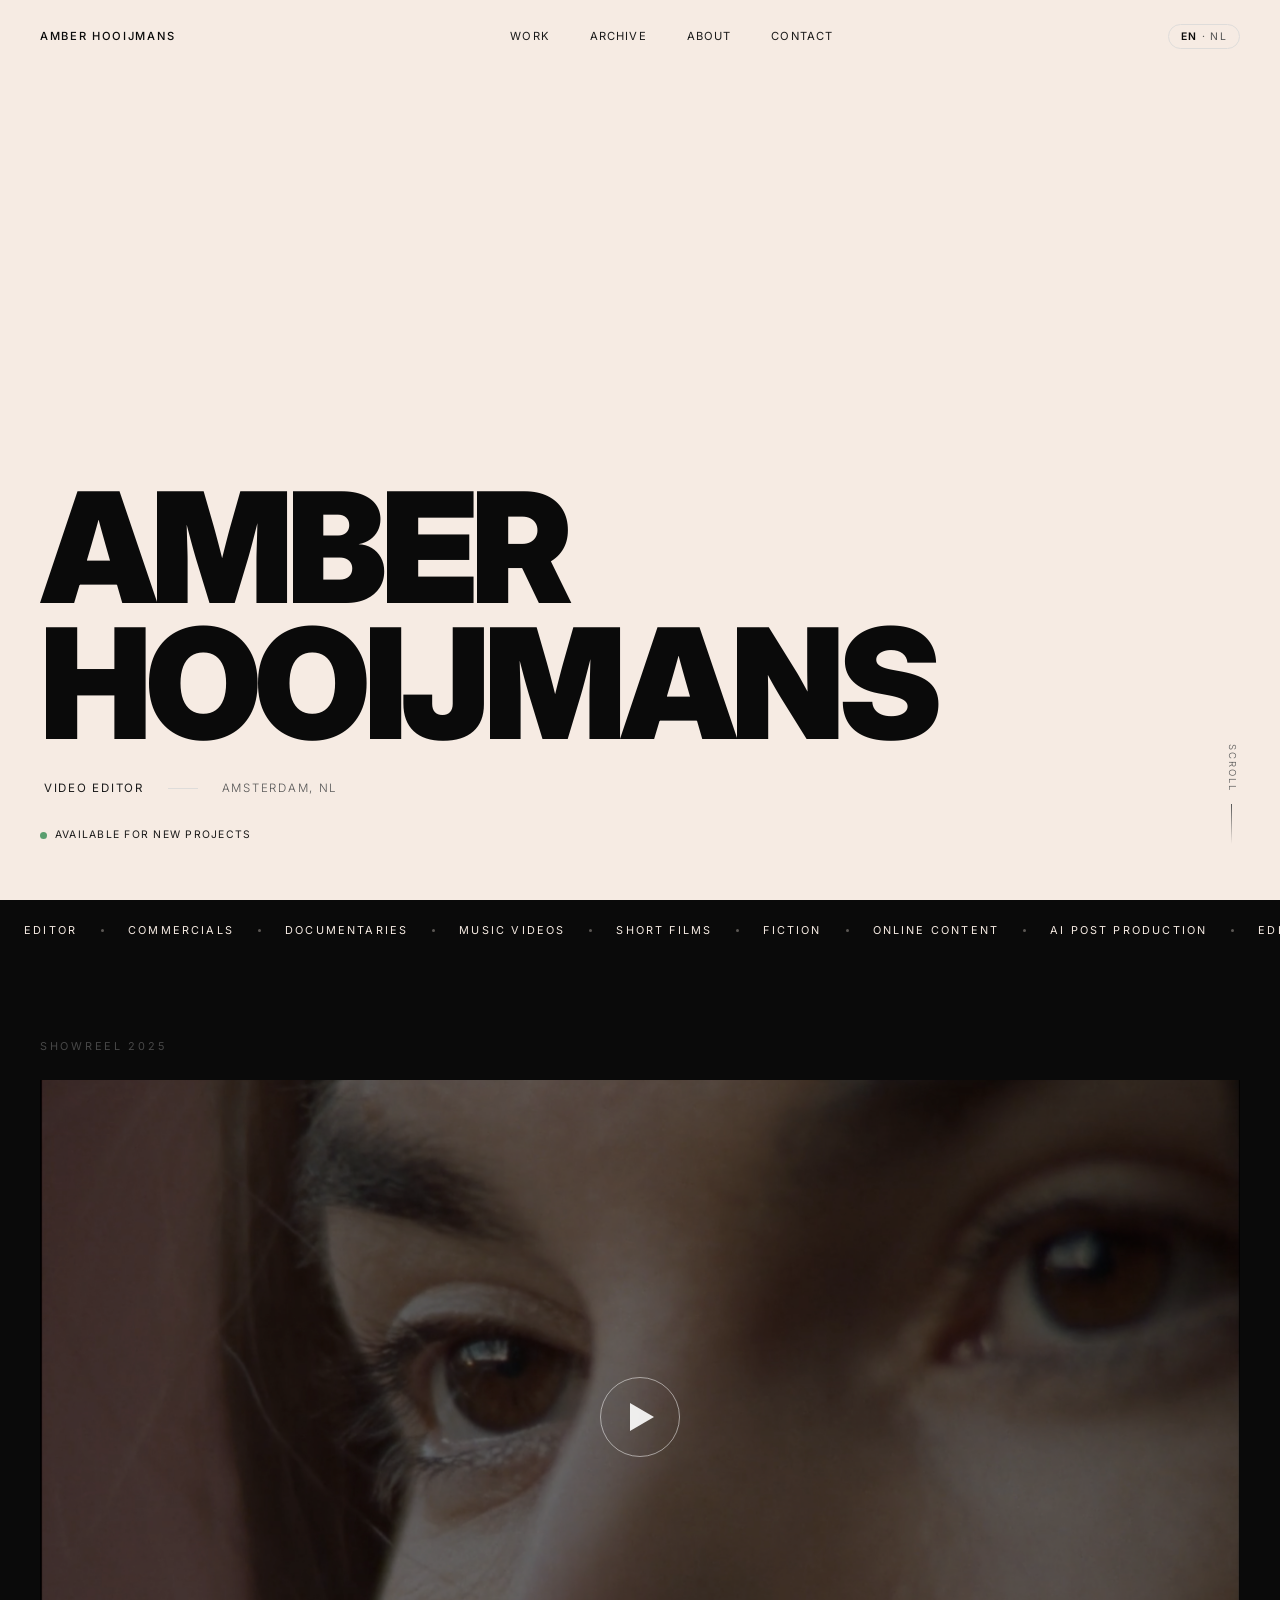
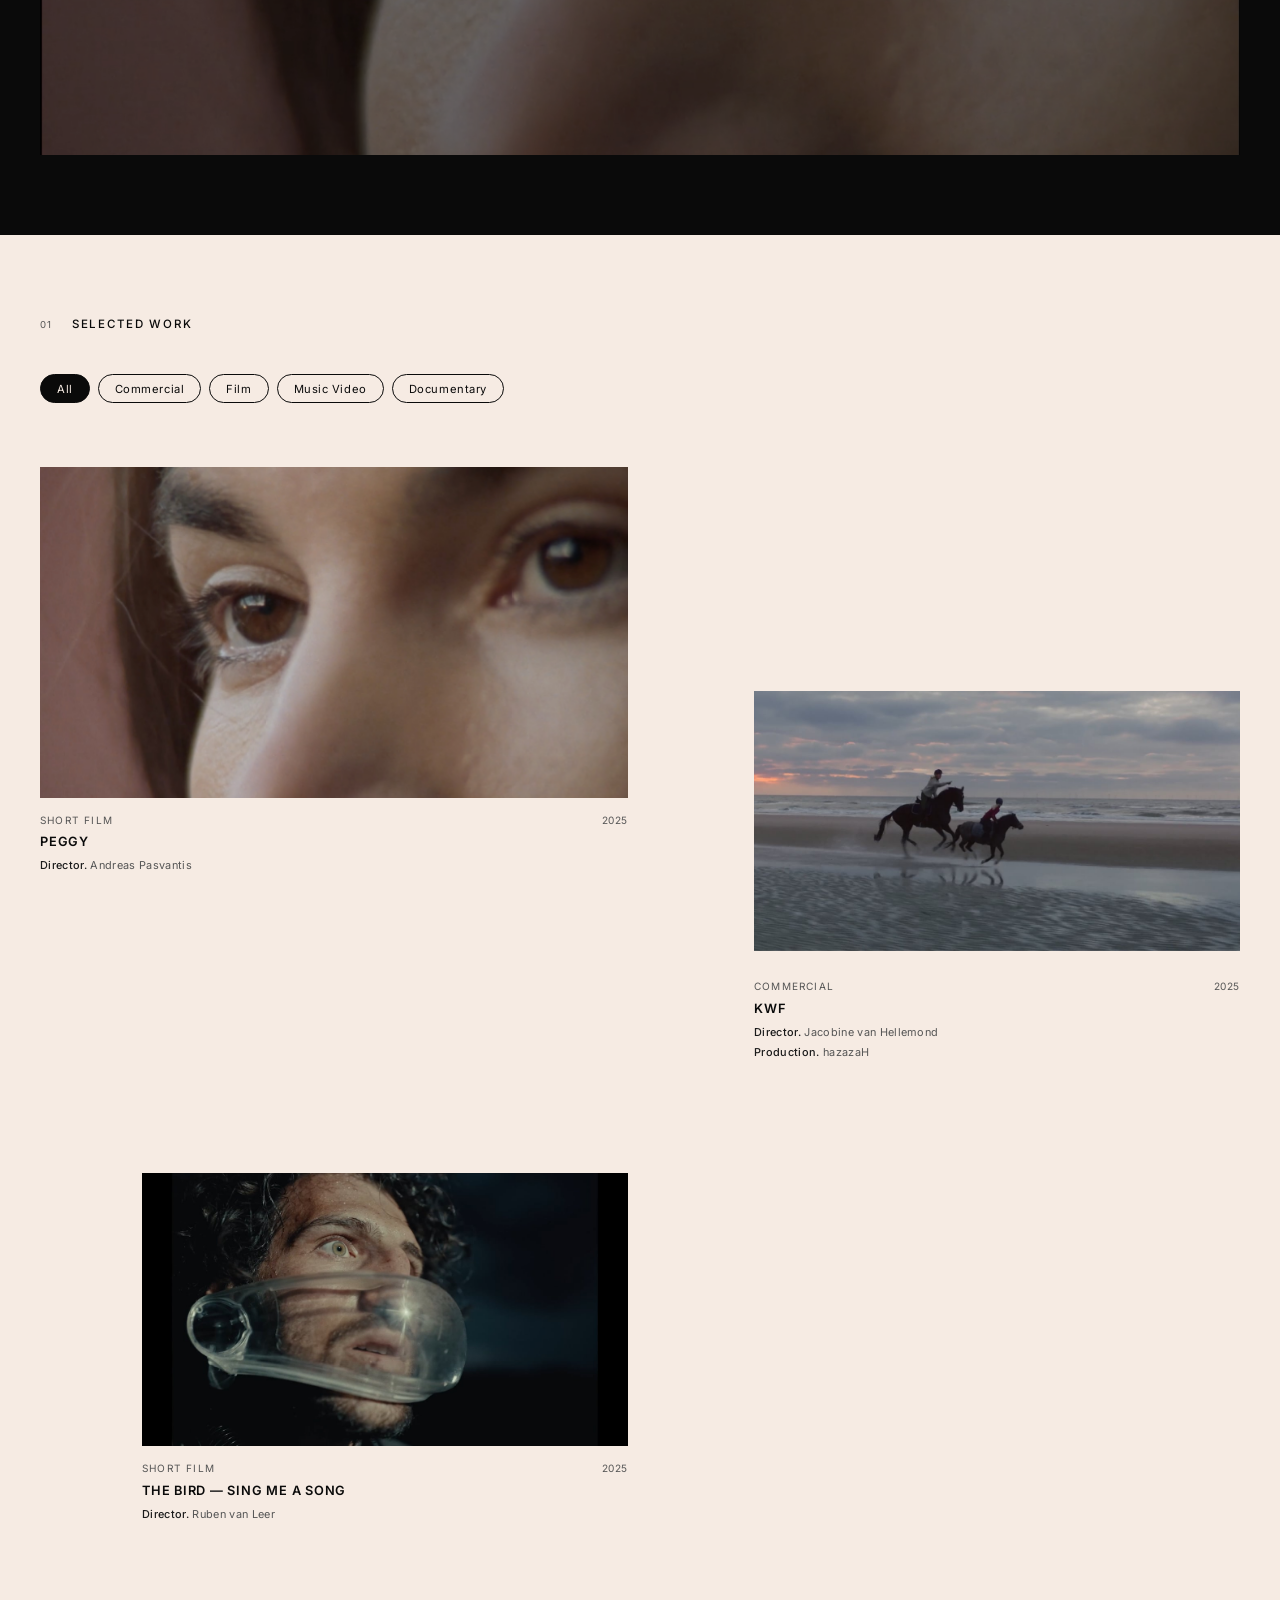
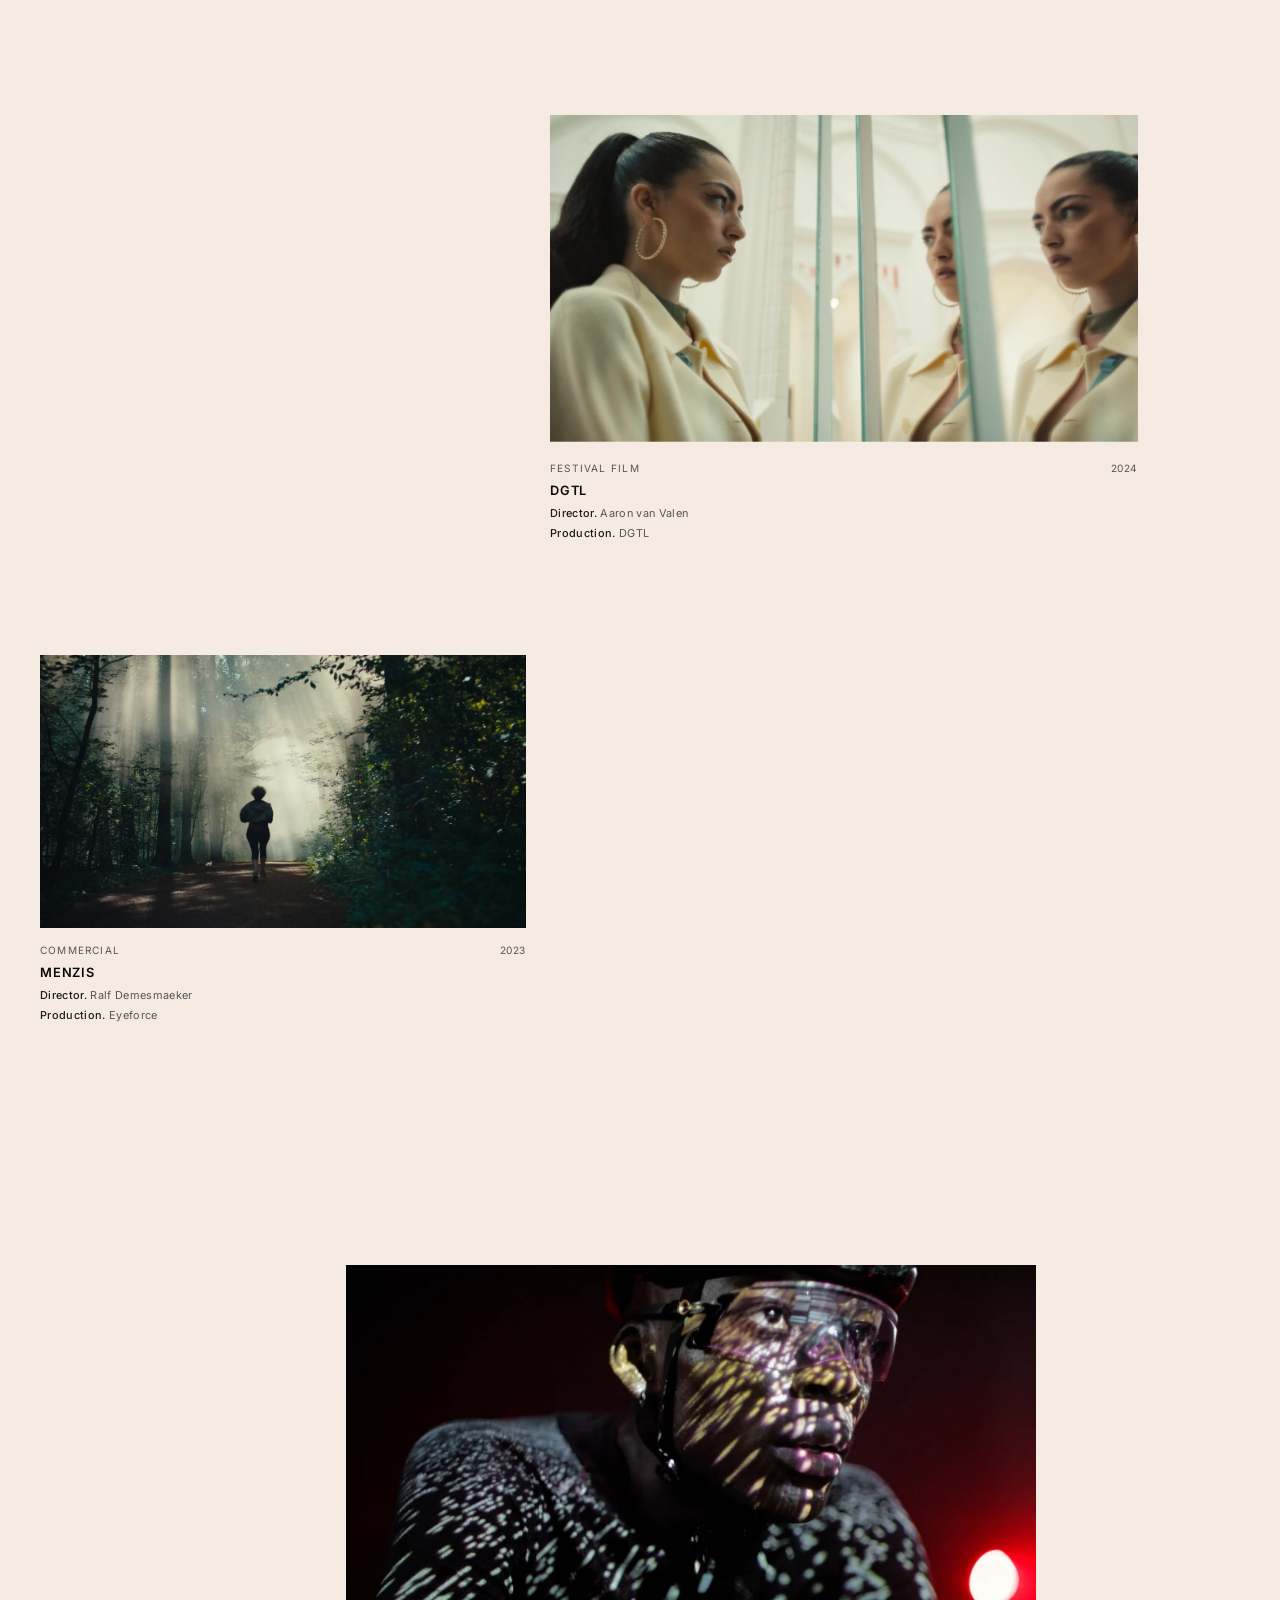
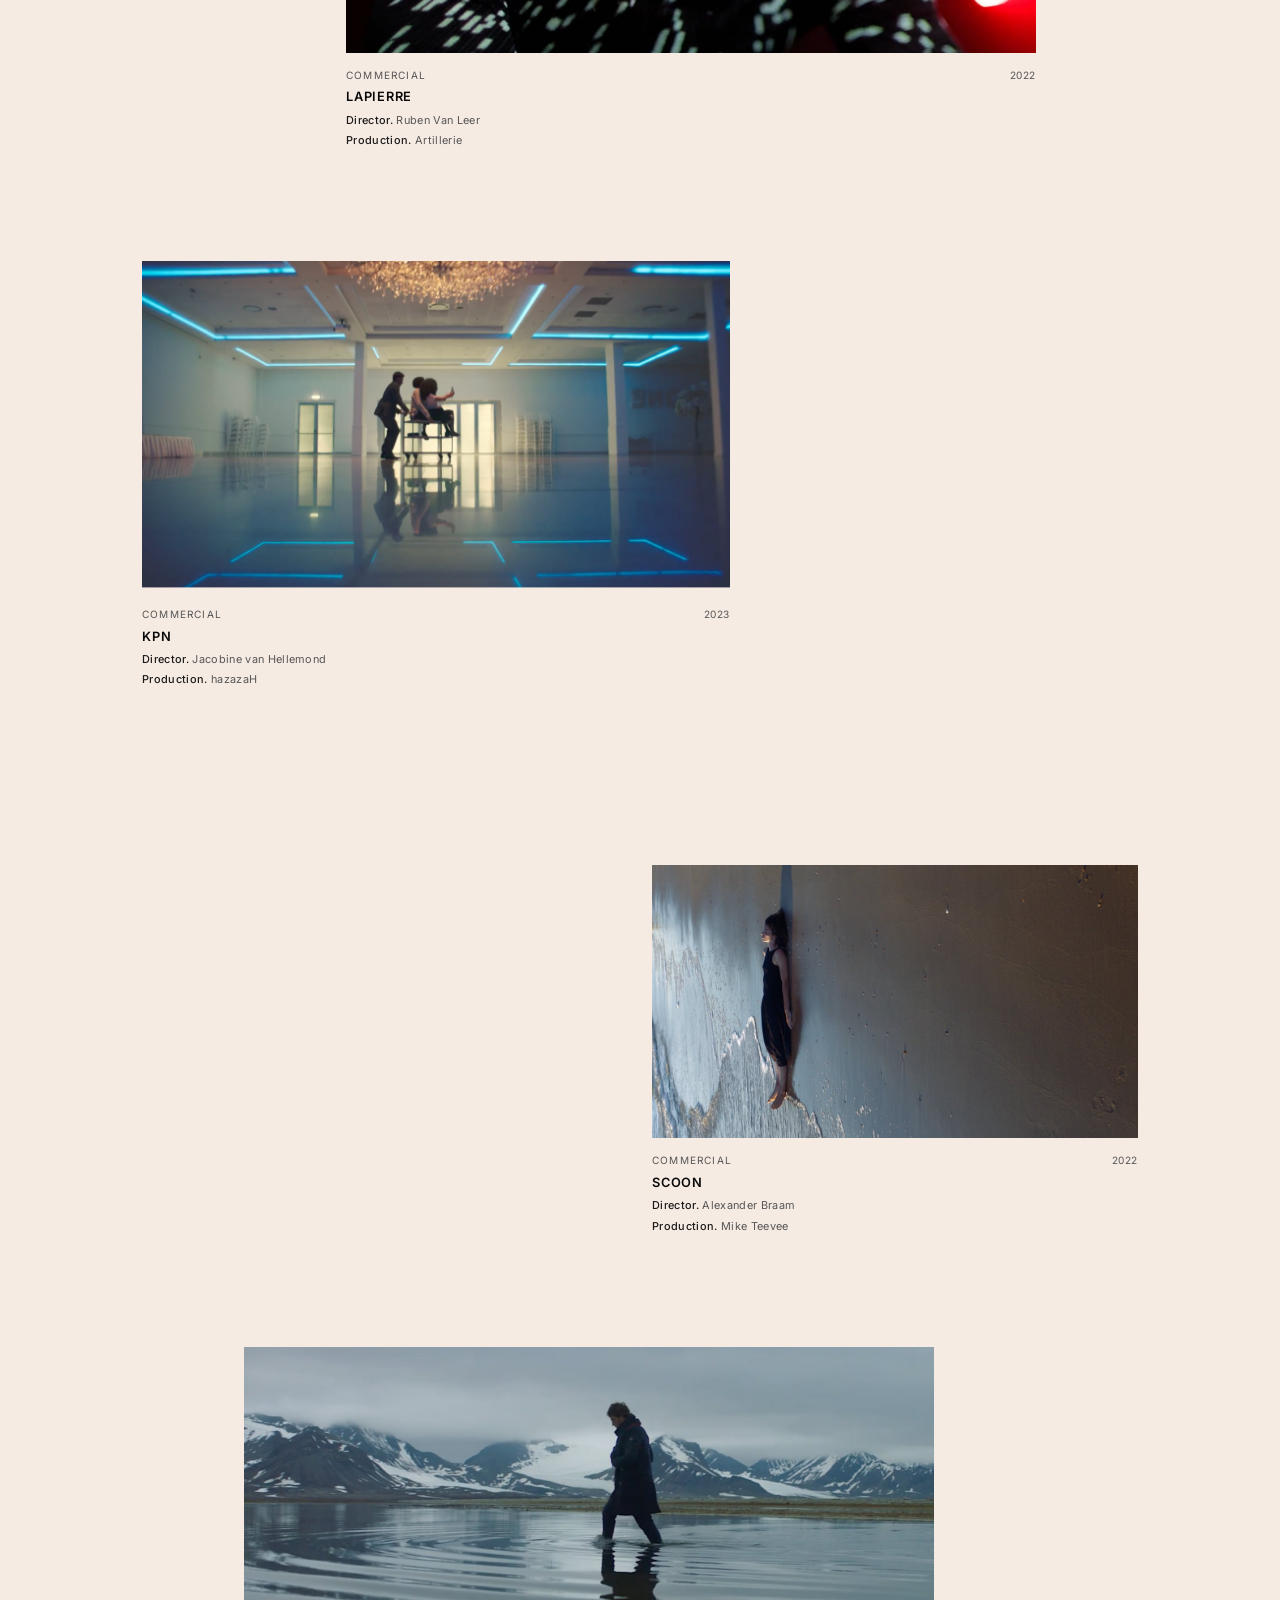
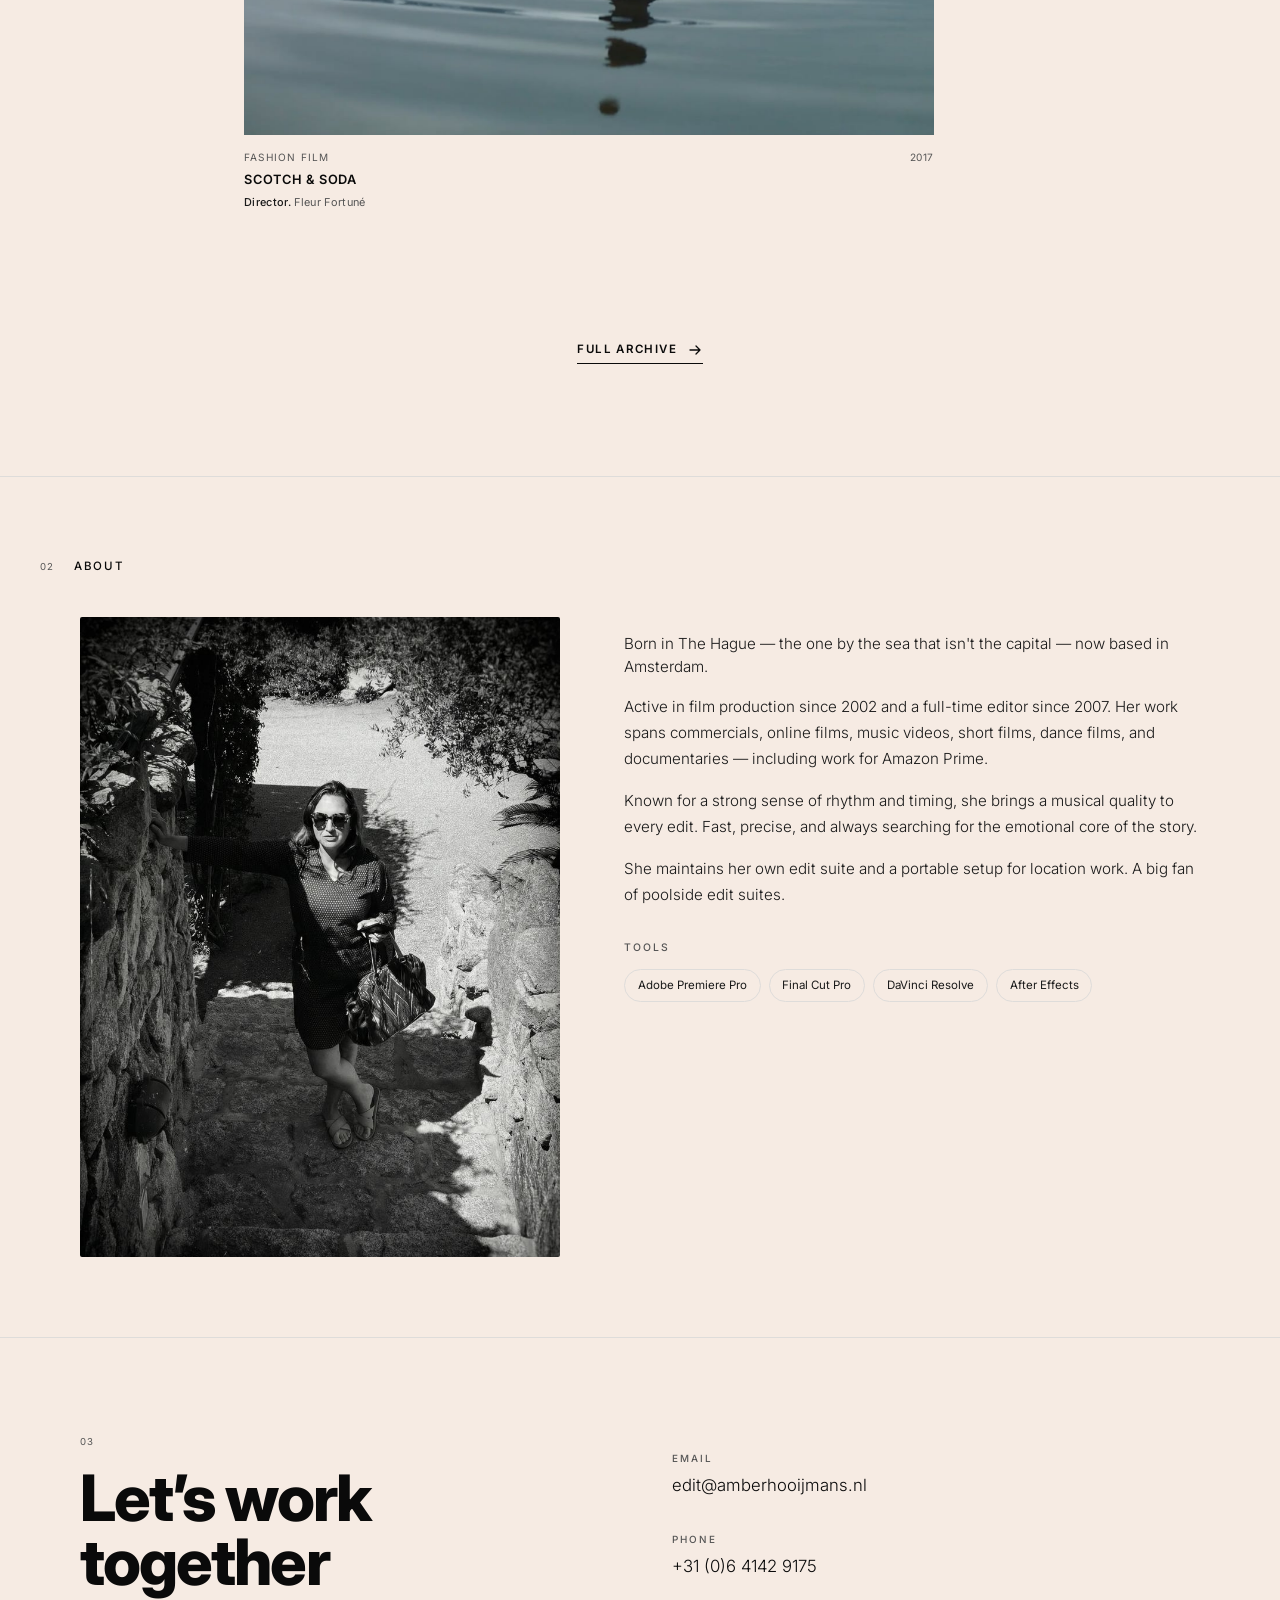
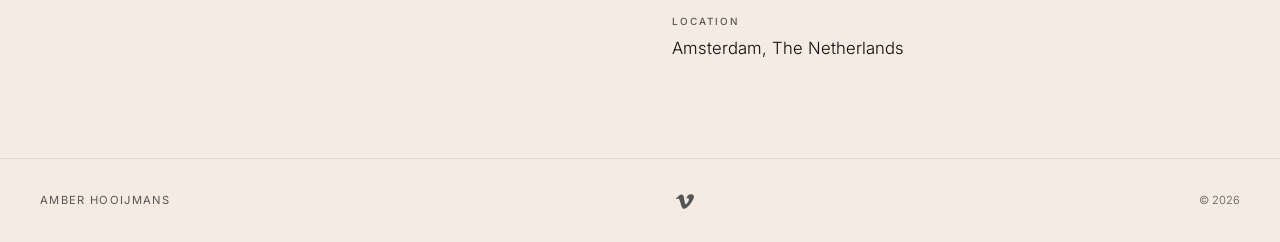
==== index.html @ d5649ded "SEO, EN/NL language toggle, available badge, social links, photo compression SEO: - Full OG + Twitte" ====
<!DOCTYPE html>
<html lang="en">
<head>
  <meta charset="UTF-8">
  <meta name="viewport" content="width=device-width, initial-scale=1.0">
  <title>Amber Hooijmans — Video Editor Amsterdam</title>
  <meta name="description" content="Freelance video editor based in Amsterdam. Specialist in commercials, short films, music videos and documentaries. 20+ years of experience. Available for new projects — edit@amberhooijmans.nl">
  <link rel="canonical" href="https://amberhooijmans.nl/">

  <!-- Open Graph -->
  <meta property="og:type"              content="website">
  <meta property="og:url"               content="https://amberhooijmans.nl/">
  <meta property="og:title"             content="Amber Hooijmans — Video Editor Amsterdam">
  <meta property="og:description"       content="Freelance video editor based in Amsterdam. Commercials, short films, music videos and documentaries. Available for new projects.">
  <meta property="og:image"             content="https://amberhooijmans.nl/assets/images/thumbnails/peggy.jpg">
  <meta property="og:locale"            content="en_GB">
  <meta property="og:locale:alternate"  content="nl_NL">

  <!-- Twitter Card -->
  <meta name="twitter:card"        content="summary_large_image">
  <meta name="twitter:title"       content="Amber Hooijmans — Video Editor Amsterdam">
  <meta name="twitter:description" content="Freelance video editor based in Amsterdam. Commercials, short films, music videos and documentaries.">
  <meta name="twitter:image"       content="https://amberhooijmans.nl/assets/images/thumbnails/peggy.jpg">

  <!-- Structured data -->
  <script type="application/ld+json">
  {
    "@context": "https://schema.org",
    "@type": "Person",
    "name": "Amber Hooijmans",
    "jobTitle": "Video Editor",
    "description": "Freelance video editor based in Amsterdam with 20+ years of experience in commercials, short films, music videos and documentaries.",
    "url": "https://amberhooijmans.nl",
    "email": "edit@amberhooijmans.nl",
    "telephone": "+31641429175",
    "address": {
      "@type": "PostalAddress",
      "addressLocality": "Amsterdam",
      "addressCountry": "NL"
    },
    "knowsLanguage": ["nl", "en"],
    "sameAs": ["https://vimeo.com/user13929559"]
  }
  </script>

  <link rel="preconnect" href="https://fonts.googleapis.com">
  <link rel="preconnect" href="https://fonts.gstatic.com" crossorigin>
  <link href="https://fonts.googleapis.com/css2?family=Inter:wght@300;400;500;700;900&display=swap" rel="stylesheet">
  <link rel="stylesheet" href="css/style.css">
</head>
<body>

<!-- NAV -->
<nav id="nav">
  <a href="#" class="nav-logo">Amber Hooijmans</a>
  <div class="nav-links" id="navLinks">
    <a href="#work"       data-i18n="nav_work">Work</a>
    <a href="archive.html" data-i18n="nav_archive">Archive</a>
    <a href="#about"      data-i18n="nav_about">About</a>
    <a href="#contact"    data-i18n="nav_contact">Contact</a>
  </div>
  <button class="lang-toggle" id="langToggle" aria-label="Switch language">EN · NL</button>
  <button class="nav-hamburger" id="navToggle" aria-label="Menu">
    <span></span><span></span>
  </button>
</nav>

<!-- HERO -->
<section class="hero" id="hero">
  <div class="hero-content">
    <h1 class="hero-name" id="heroName">
      <span class="hero-line">Amber</span>
      <span class="hero-line">Hooijmans</span>
    </h1>
    <div class="hero-meta">
      <span class="hero-title" data-i18n="hero_title">Video Editor</span>
      <span class="hero-sep"></span>
      <span class="hero-location" data-i18n="hero_location">Amsterdam, NL</span>
    </div>
    <div class="hero-available">
      <span class="available-dot"></span>
      <span class="available-text" data-i18n="available">Available for new projects</span>
    </div>
  </div>
  <div class="hero-scroll">
    <span data-i18n="hero_scroll">Scroll</span>
    <div class="hero-scroll-line"></div>
  </div>
</section>

<!-- MARQUEE -->
<div class="marquee">
  <div class="marquee-inner">
    <span>Editor</span><span class="marquee-dot"></span>
    <span>Commercials</span><span class="marquee-dot"></span>
    <span>Documentaries</span><span class="marquee-dot"></span>
    <span>Music Videos</span><span class="marquee-dot"></span>
    <span>Short Films</span><span class="marquee-dot"></span>
    <span>Fiction</span><span class="marquee-dot"></span>
    <span>Online Content</span><span class="marquee-dot"></span>
    <span>AI Post Production</span><span class="marquee-dot"></span>
    <span>Editor</span><span class="marquee-dot"></span>
    <span>Commercials</span><span class="marquee-dot"></span>
    <span>Documentaries</span><span class="marquee-dot"></span>
    <span>Music Videos</span><span class="marquee-dot"></span>
    <span>Short Films</span><span class="marquee-dot"></span>
    <span>Fiction</span><span class="marquee-dot"></span>
    <span>Online Content</span><span class="marquee-dot"></span>
    <span>AI Post Production</span><span class="marquee-dot"></span>
  </div>
</div>

<!-- SHOWREEL -->
<section id="reel" class="reel reveal">
  <div class="reel-container">
    <span class="reel-label" data-i18n="reel_label">Showreel 2025</span>
    <div class="reel-video">
      <div class="reel-placeholder" id="reelPlaceholder">
        <img class="reel-still" src="assets/images/showreel-still.jpg" alt="Amber Hooijmans showreel 2025 — video editor Amsterdam">
        <button class="play-btn" id="reelPlayBtn" data-vimeo="1073861924" aria-label="Play showreel">
          <svg width="24" height="28" viewBox="0 0 24 28" fill="none">
            <path d="M24 14L0 28V0L24 14Z" fill="currentColor"/>
          </svg>
        </button>
      </div>
    </div>
  </div>
</section>

<!-- WORK -->
<section id="work" class="work">
  <div class="section-header reveal">
    <span class="section-num">01</span>
    <h2 data-i18n="section_work">Selected Work</h2>
  </div>

  <div class="filter-bar reveal" id="filterBar">
    <button class="filter-btn is-active" data-filter="all"        data-i18n="filter_all">All</button>
    <button class="filter-btn"           data-filter="commercial"  data-i18n="filter_commercial">Commercial</button>
    <button class="filter-btn"           data-filter="film"        data-i18n="filter_film">Film</button>
    <button class="filter-btn"           data-filter="music-video" data-i18n="filter_music">Music Video</button>
    <button class="filter-btn"           data-filter="documentary" data-i18n="filter_doc">Documentary</button>
  </div>

  <div class="project-archive" id="projectArchive"></div>

  <div class="work-archive-link reveal">
    <a href="archive.html" class="archive-cta">
      <span data-i18n="archive_cta">Full Archive</span>
      <svg width="16" height="16" viewBox="0 0 16 16" fill="none">
        <path d="M3 8H13M13 8L9 4M13 8L9 12" stroke="currentColor" stroke-width="1.3" stroke-linecap="round" stroke-linejoin="round"/>
      </svg>
    </a>
  </div>
</section>

<!-- ABOUT -->
<section id="about" class="about">
  <div class="section-header reveal">
    <span class="section-num">02</span>
    <h2 data-i18n="section_about">About</h2>
  </div>
  <div class="about-container">
    <div class="about-image reveal">
      <img src="assets/images/amber-photo.jpg" alt="Amber Hooijmans — video editor based in Amsterdam" class="about-photo">
    </div>
    <div class="about-content reveal" id="aboutContent"></div>
  </div>
</section>

<!-- CONTACT -->
<section id="contact" class="contact">
  <div class="contact-container reveal">
    <div class="contact-header">
      <span class="section-num">03</span>
      <h2 data-i18n="contact_heading">Let&rsquo;s work together</h2>
    </div>
    <div class="contact-details" id="contactDetails"></div>
  </div>
</section>

<!-- FOOTER -->
<footer class="footer">
  <div class="footer-inner">
    <span class="footer-name">Amber Hooijmans</span>
    <div class="footer-social" id="footerSocial"></div>
    <span class="footer-year">&copy; 2026</span>
  </div>
</footer>

<!-- VIDEO MODAL -->
<div id="videoModal" class="video-modal" role="dialog" aria-modal="true" aria-label="Video player">
  <button class="modal-close" id="modalClose" aria-label="Close video">&times;</button>
  <div class="modal-inner">
    <div class="modal-video-col">
      <div class="modal-iframe-wrap" id="modalIframeWrap"></div>
    </div>
    <div class="modal-credits-col" id="modalCreditsCol"></div>
  </div>
</div>

<script src="https://identity.netlify.com/v1/netlify-identity-widget.js" defer></script>
<script src="js/translations.js"></script>
<script src="js/main.js"></script>
</body>
</html>
---- css/style.css ----
/* ============================
   Custom Properties
   ============================ */
:root {
  --bg:           #f6ebe3;
  --bg-dark:      #0a0a0a;
  --text:         #0a0a0a;
  --text-muted:   #1a1a1a;
  --text-dim:     #555555;
  --border:       #dedcda;
  --accent:       #b8803a;
  --serif:        'Cormorant Garamond', Georgia, serif;
  --sans:         'Inter', -apple-system, sans-serif;
  --ease:         cubic-bezier(0.16, 1, 0.3, 1);
  --ease-out:     cubic-bezier(0, 0, 0.2, 1);
}

/* ============================
   Reset & Base
   ============================ */
*, *::before, *::after {
  margin: 0;
  padding: 0;
  box-sizing: border-box;
}

html {
  scroll-behavior: smooth;
  -webkit-font-smoothing: antialiased;
  -moz-osx-font-smoothing: grayscale;
}

body {
  font-family: var(--sans);
  font-weight: 300;
  font-size: 16px;
  line-height: 1.7;
  color: var(--text);
  background: var(--bg);
  overflow-x: hidden;
}

a { color: inherit; text-decoration: none; }
img { display: block; max-width: 100%; }
button { font-family: inherit; border: none; background: none; color: inherit; cursor: pointer; }

::-webkit-scrollbar { width: 6px; }
::-webkit-scrollbar-track { background: var(--bg); }
::-webkit-scrollbar-thumb { background: #ccc; border-radius: 3px; }

::selection {
  background: var(--text);
  color: var(--bg);
}

/* ============================
   Navigation
   ============================ */
nav {
  position: fixed;
  top: 0;
  left: 0;
  right: 0;
  z-index: 100;
  display: flex;
  justify-content: space-between;
  align-items: center;
  padding: 1.5rem 2.5rem;
  transition: background 0.4s;
}

nav.scrolled {
  background: rgba(246, 235, 227, 0.92);
  backdrop-filter: blur(12px);
  -webkit-backdrop-filter: blur(12px);
}

.nav-logo {
  font-family: var(--sans);
  font-size: 0.7rem;
  font-weight: 500;
  letter-spacing: 0.15em;
  text-transform: uppercase;
  color: var(--text);
}

.nav-links {
  display: flex;
  gap: 2.5rem;
}

.nav-links a {
  font-family: var(--sans);
  font-size: 0.7rem;
  font-weight: 400;
  letter-spacing: 0.1em;
  text-transform: uppercase;
  color: var(--text-muted);
  position: relative;
  transition: color 0.3s;
}

.nav-links a::after {
  content: '';
  position: absolute;
  bottom: -4px;
  left: 0;
  width: 0;
  height: 1px;
  background: var(--text);
  transition: width 0.4s var(--ease);
}

.nav-links a:hover { color: var(--text); }
.nav-links a:hover::after { width: 100%; }

/* Language toggle */
.lang-toggle {
  font-family: var(--sans);
  font-size: 0.65rem;
  font-weight: 400;
  letter-spacing: 0.12em;
  color: var(--text-dim);
  border: 1px solid var(--border);
  border-radius: 2rem;
  padding: 0.3rem 0.75rem;
  transition: color 0.2s, border-color 0.2s;
  white-space: nowrap;
}

.lang-toggle:hover {
  color: var(--text);
  border-color: var(--text-muted);
}

.lang-toggle strong {
  color: var(--text);
  font-weight: 600;
}

.nav-hamburger {
  display: none;
  flex-direction: column;
  gap: 6px;
  padding: 4px;
}

.nav-hamburger span {
  display: block;
  width: 24px;
  height: 1.5px;
  background: var(--text);
  transition: transform 0.3s, opacity 0.3s;
}

.nav-hamburger.is-open span:first-child {
  transform: translateY(3.75px) rotate(45deg);
}

.nav-hamburger.is-open span:last-child {
  transform: translateY(-3.75px) rotate(-45deg);
}

/* ============================
   Hero
   ============================ */
.hero {
  min-height: 100vh;
  display: flex;
  flex-direction: column;
  justify-content: flex-end;
  padding: 0 2.5rem 3.5rem;
  position: relative;
  overflow: hidden;
}

.hero-content {
  position: relative;
  z-index: 1;
}

.hero-name {
  display: block;
  margin-bottom: 1.75rem;
}

.hero-line {
  font-family: var(--sans);
  font-size: clamp(4.5rem, 12vw, 17rem);
  font-weight: 900;
  letter-spacing: -0.04em;
  line-height: 0.88;
  text-transform: uppercase;
  display: block;
  color: var(--text);
}

.hero-meta {
  display: flex;
  gap: 1.5rem;
  align-items: center;
  flex-wrap: wrap;
  padding-left: 0.25rem;
}

.hero-title {
  font-family: var(--sans);
  font-size: 0.72rem;
  font-weight: 400;
  letter-spacing: 0.15em;
  text-transform: uppercase;
  color: var(--text-muted);
  opacity: 0;
  animation: fade-up 0.6s var(--ease) 1.5s forwards;
}

.hero-sep {
  width: 30px;
  height: 1px;
  background: var(--border);
  opacity: 0;
  animation: fade-up 0.6s var(--ease) 1.5s forwards;
}

.hero-location {
  font-family: var(--sans);
  font-size: 0.72rem;
  font-weight: 300;
  letter-spacing: 0.15em;
  text-transform: uppercase;
  color: var(--text-dim);
  opacity: 0;
  animation: fade-up 0.6s var(--ease) 1.7s forwards;
}

/* Available for new projects badge */
.hero-available {
  display: flex;
  align-items: center;
  gap: 0.5rem;
  margin-top: 1.75rem;
  opacity: 0;
  animation: fade-up 0.6s var(--ease) 2s forwards;
}

.available-dot {
  width: 7px;
  height: 7px;
  border-radius: 50%;
  background: #5a9e6f;
  flex-shrink: 0;
  animation: available-pulse 2.5s ease-in-out infinite;
}

@keyframes available-pulse {
  0%, 100% { opacity: 1; box-shadow: 0 0 0 0 rgba(90,158,111,0.4); }
  50%       { opacity: 0.7; box-shadow: 0 0 0 5px rgba(90,158,111,0); }
}

.available-text {
  font-family: var(--sans);
  font-size: 0.65rem;
  font-weight: 400;
  letter-spacing: 0.12em;
  text-transform: uppercase;
  color: var(--text-muted);
}

.hero-scroll {
  position: absolute;
  bottom: 3.5rem;
  right: 2.5rem;
  display: flex;
  flex-direction: column;
  align-items: center;
  gap: 0.75rem;
  opacity: 0;
  animation: fade-up 0.6s var(--ease) 2.2s forwards;
}

.hero-scroll span {
  font-family: var(--sans);
  font-size: 0.6rem;
  letter-spacing: 0.2em;
  text-transform: uppercase;
  color: var(--text-dim);
  writing-mode: vertical-rl;
}

.hero-scroll-line {
  width: 1px;
  height: 40px;
  background: linear-gradient(to bottom, var(--text-dim), transparent);
  animation: scroll-pulse 2s ease-in-out infinite;
}

@keyframes scroll-pulse {
  0%, 100% { opacity: 0.3; }
  50% { opacity: 1; }
}

@keyframes fade-up {
  from { opacity: 0; transform: translateY(12px); }
  to   { opacity: 1; transform: translateY(0); }
}

/* Hero letter animation */
.hero-line .letter {
  display: inline-block;
  opacity: 0;
  transform: translateY(28px);
  animation: letter-in 0.55s var(--ease) forwards;
}

@keyframes letter-in {
  from { opacity: 0; transform: translateY(28px); }
  to   { opacity: 1; transform: translateY(0); }
}

/* ============================
   Marquee
   ============================ */
.marquee {
  overflow: hidden;
  white-space: nowrap;
  border-top: 1px solid var(--text);
  border-bottom: 1px solid var(--text);
  padding: 0.875rem 0;
  background: var(--text);
}

.marquee-inner {
  display: inline-flex;
  align-items: center;
  gap: 0;
  animation: marquee-scroll 35s linear infinite;
}

.marquee-inner span {
  font-family: var(--sans);
  font-size: 0.68rem;
  font-weight: 400;
  letter-spacing: 0.2em;
  text-transform: uppercase;
  color: var(--bg);
  padding: 0 1.5rem;
}

.marquee-dot {
  width: 3px !important;
  height: 3px;
  border-radius: 50%;
  background: var(--bg);
  display: inline-block !important;
  padding: 0 !important;
  flex-shrink: 0;
  opacity: 0.35;
}

@keyframes marquee-scroll {
  from { transform: translateX(0); }
  to   { transform: translateX(-50%); }
}

/* ============================
   Showreel
   ============================ */
.reel {
  padding: 5rem 2.5rem;
  background: var(--bg-dark);
}

.reel-container {
  max-width: 1200px;
  margin: 0 auto;
}

.reel-label {
  display: block;
  font-size: 0.68rem;
  font-weight: 400;
  letter-spacing: 0.25em;
  text-transform: uppercase;
  color: rgba(255,255,255,0.25);
  margin-bottom: 1.5rem;
}

.reel-video {
  position: relative;
  width: 100%;
  overflow: hidden;
}

.reel-placeholder {
  aspect-ratio: 16/9;
  background: #111;
  border: none;
  display: flex;
  flex-direction: column;
  align-items: center;
  justify-content: center;
  gap: 1.5rem;
  position: relative;
  cursor: pointer;
  overflow: hidden;
}

.reel-still {
  position: absolute;
  inset: 0;
  width: 100%;
  height: 100%;
  object-fit: cover;
  object-position: center;
  transition: transform 0.8s cubic-bezier(0.16, 1, 0.3, 1);
}

.reel-placeholder:hover .reel-still {
  transform: scale(1.03);
}

.reel-placeholder::after {
  content: '';
  position: absolute;
  inset: 0;
  background: rgba(0, 0, 0, 0.45);
  transition: background 0.4s;
}

.reel-placeholder:hover::after {
  background: rgba(0, 0, 0, 0.3);
}

.play-btn {
  width: 80px;
  height: 80px;
  border-radius: 50%;
  border: 1.5px solid rgba(255,255,255,0.5);
  display: flex;
  align-items: center;
  justify-content: center;
  color: rgba(255,255,255,0.9);
  position: relative;
  z-index: 1;
  transition: transform 0.4s var(--ease), border-color 0.4s, background 0.4s;
}

.play-btn svg { margin-left: 3px; }

.reel-placeholder:hover .play-btn {
  transform: scale(1.1);
  border-color: rgba(255,255,255,0.8);
  background: rgba(255,255,255,0.1);
}

/* ============================
   Section Headers
   ============================ */
.section-header {
  padding: 0 2.5rem;
  margin-bottom: 2.5rem;
  max-width: 1440px;
  margin-left: auto;
  margin-right: auto;
  display: flex;
  align-items: baseline;
  gap: 1.25rem;
}

.section-num {
  font-size: 0.6rem;
  font-weight: 400;
  letter-spacing: 0.1em;
  color: var(--text-dim);
}

.section-header h2 {
  font-family: var(--sans);
  font-size: 0.72rem;
  font-weight: 500;
  letter-spacing: 0.15em;
  text-transform: uppercase;
}

/* ============================
   Work / Projects
   ============================ */
.work {
  padding: 5rem 0;
}

/* Filter bar */
.filter-bar {
  display: flex;
  gap: 0.5rem;
  flex-wrap: wrap;
  padding: 0 2.5rem;
  max-width: 1440px;
  margin: 0 auto 4rem;
}

.filter-btn {
  padding: 0.4rem 1rem;
  border-radius: 100px;
  border: 1px solid var(--text);
  background: transparent;
  color: var(--text);
  font-family: var(--sans);
  font-size: 0.7rem;
  font-weight: 400;
  letter-spacing: 0.05em;
  cursor: pointer;
  transition: background 0.2s, color 0.2s;
}

.filter-btn.is-active {
  background: var(--text);
  color: var(--bg);
}

.filter-btn:hover:not(.is-active) {
  background: rgba(0, 0, 0, 0.06);
}

.filter-btn sup {
  font-size: 0.58rem;
  margin-left: 0.15rem;
  opacity: 0.55;
  vertical-align: super;
}

/* Staggered archive grid */
.project-archive {
  display: grid;
  grid-template-columns: repeat(12, 1fr);
  column-gap: 1.5rem;
  row-gap: 0;
  padding: 0 2.5rem;
  max-width: 1440px;
  margin: 0 auto;
  align-items: start;
}

/* Default (all) — staggered positions */
.project-archive .project-item:nth-child(1) { grid-column: 1 / 7;  padding-bottom: 7rem; }
.project-archive .project-item:nth-child(2) { grid-column: 8 / 13; padding-top: 14rem; padding-bottom: 7rem; }
.project-archive .project-item:nth-child(3) { grid-column: 2 / 7;  padding-bottom: 7rem; }
.project-archive .project-item:nth-child(4) { grid-column: 6 / 12; padding-top: 5rem;  padding-bottom: 7rem; }
.project-archive .project-item:nth-child(5) { grid-column: 1 / 6;  padding-bottom: 7rem; }
.project-archive .project-item:nth-child(6) { grid-column: 4 / 11; padding-top: 8rem;  padding-bottom: 7rem; }
.project-archive .project-item:nth-child(7) { grid-column: 2 / 8;  padding-bottom: 7rem; }
.project-archive .project-item:nth-child(8) { grid-column: 7 / 12; padding-top: 4rem;  padding-bottom: 7rem; }
.project-archive .project-item:nth-child(9) { grid-column: 3 / 10; padding-bottom: 4rem; }

/* Filtered state — simple 3-col grid */
.project-archive.is-filtered {
  grid-template-columns: repeat(3, 1fr);
  gap: 2rem;
}

.project-archive.is-filtered .project-item {
  grid-column: auto !important;
  padding: 0 !important;
}

/* Item link */
.project-link {
  display: block;
  cursor: pointer;
}

/* Thumbnail */
.project-thumb {
  position: relative;
  overflow: hidden;
}

.thumb-img {
  display: block;
  width: 100%;
  aspect-ratio: 16 / 9;
  object-fit: cover;
  object-position: center;
  /* parallax handled by JS — base scale slightly above 1 so translateY has room */
  transform: translateY(0) scale(1.07);
  will-change: transform;
  transition: transform 0.1s linear;
}

/* On hover, let parallax JS drive transform; add subtle extra scale for polish */
.project-item:hover .thumb-img {
  transition: transform 0.6s var(--ease);
}

.project-overlay {
  position: absolute;
  inset: 0;
  display: flex;
  align-items: center;
  justify-content: center;
  background: rgba(0, 0, 0, 0);
  transition: background 0.4s;
}

.project-item:hover .project-overlay {
  background: rgba(0, 0, 0, 0.18);
}

.play-icon {
  color: rgba(255, 255, 255, 0.9);
  opacity: 0;
  transform: scale(0.8);
  transition: opacity 0.3s, transform 0.4s var(--ease);
}

.project-item:hover .play-icon {
  opacity: 1;
  transform: scale(1);
}

/* Item metadata */
.project-meta {
  margin-top: 0.875rem;
}

.project-header-row {
  display: flex;
  align-items: center;
  justify-content: space-between;
  gap: 0.5rem;
  margin-bottom: 0.35rem;
}

.project-type {
  font-family: var(--sans);
  font-size: 0.63rem;
  font-weight: 400;
  letter-spacing: 0.12em;
  text-transform: uppercase;
  color: var(--text-dim);
}

.project-year {
  font-family: var(--sans);
  font-size: 0.63rem;
  font-weight: 400;
  letter-spacing: 0.05em;
  color: var(--text-dim);
}

.project-name {
  font-family: var(--sans);
  font-size: 0.8rem;
  font-weight: 600;
  letter-spacing: 0.06em;
  text-transform: uppercase;
  color: var(--text);
  line-height: 1.3;
  margin-bottom: 0.3rem;
  transition: color 0.3s;
}

.project-item:hover .project-name {
  color: var(--accent);
}

/* Primary credits — always visible */
.project-primary-credits {
  display: flex;
  flex-direction: column;
  gap: 0.1rem;
}

/* Visually hidden — in DOM for SEO, invisible to users */
.sr-only {
  position: absolute;
  width: 1px;
  height: 1px;
  padding: 0;
  margin: -1px;
  overflow: hidden;
  clip: rect(0, 0, 0, 0);
  white-space: nowrap;
  border: 0;
}

.credit-line {
  font-family: var(--sans);
  font-size: 0.68rem;
  font-weight: 400;
  color: var(--text-dim);
  letter-spacing: 0.03em;
  display: block;
}

.credit-key {
  font-weight: 500;
  color: var(--text-muted);
}

/* ============================
   About
   ============================ */
.about {
  padding: 5rem 0;
  border-top: 1px solid var(--border);
}

.about-container {
  display: grid;
  grid-template-columns: 1fr 1.2fr;
  gap: 4rem;
  padding: 0 2.5rem;
  max-width: 1200px;
  margin: 0 auto;
}

.about-photo {
  width: 100%;
  aspect-ratio: 3/4;
  object-fit: cover;
  object-position: center top;
  border-radius: 2px;
  display: block;
}

.about-content {
  padding-top: 1rem;
}

.about-lead {
  font-family: var(--sans);
  font-size: 1.5rem;
  font-weight: 300;
  line-height: 1.5;
  color: var(--text);
  margin-bottom: 1.5rem;
}

.about-content p {
  color: var(--text-muted);
  margin-bottom: 1rem;
  font-size: 0.95rem;
}

.about-tools,
.about-specialties {
  margin-top: 2rem;
}

.about-tools h3,
.about-specialties h3 {
  font-size: 0.65rem;
  font-weight: 500;
  letter-spacing: 0.2em;
  text-transform: uppercase;
  color: var(--text-dim);
  margin-bottom: 0.75rem;
}

.tool-tags {
  display: flex;
  flex-wrap: wrap;
  gap: 0.5rem;
}

.tool-tag {
  font-size: 0.72rem;
  font-weight: 400;
  padding: 0.35rem 0.8rem;
  border: 1px solid var(--border);
  border-radius: 100px;
  color: var(--text-muted);
  transition: border-color 0.3s, color 0.3s;
}

.tool-tag:hover {
  border-color: var(--text);
  color: var(--text);
}

/* ============================
   Contact
   ============================ */
.contact {
  padding: 6rem 0;
  border-top: 1px solid var(--border);
}

.contact-container {
  display: grid;
  grid-template-columns: 1fr 1fr;
  gap: 4rem;
  padding: 0 2.5rem;
  max-width: 1200px;
  margin: 0 auto;
}

.contact-header {
  display: flex;
  flex-direction: column;
  gap: 1rem;
}

.contact-header h2 {
  font-family: var(--sans);
  font-size: clamp(2.5rem, 5vw, 4.5rem);
  font-weight: 800;
  letter-spacing: -0.03em;
  line-height: 1.0;
}

.contact-details {
  display: flex;
  flex-direction: column;
  gap: 2rem;
  padding-top: 1rem;
}

.contact-item {
  display: flex;
  flex-direction: column;
  gap: 0.25rem;
}

.contact-label {
  font-size: 0.62rem;
  font-weight: 500;
  letter-spacing: 0.2em;
  text-transform: uppercase;
  color: var(--text-dim);
}

.contact-value {
  font-size: 1.05rem;
  color: var(--text);
}

.contact-link {
  position: relative;
  display: inline-block;
  transition: color 0.3s;
}

.contact-link::after {
  content: '';
  position: absolute;
  bottom: -2px;
  left: 0;
  width: 0;
  height: 1px;
  background: var(--text);
  transition: width 0.4s var(--ease);
}

.contact-link:hover::after { width: 100%; }

/* ============================
   Video Modal
   ============================ */
.video-modal {
  position: fixed;
  inset: 0;
  background: rgba(0, 0, 0, 0.93);
  z-index: 300;
  display: flex;
  align-items: center;
  justify-content: center;
  opacity: 0;
  pointer-events: none;
  transition: opacity 0.35s var(--ease-out);
}

.video-modal.is-open {
  opacity: 1;
  pointer-events: all;
}

.modal-close {
  position: absolute;
  top: 1.25rem;
  right: 1.5rem;
  color: rgba(255, 255, 255, 0.6);
  font-size: 2.5rem;
  line-height: 1;
  font-weight: 200;
  padding: 0.5rem;
  transition: color 0.2s;
  z-index: 301;
}

.modal-close:hover { color: #fff; }

.modal-inner {
  display: flex;
  flex-direction: row;
  align-items: flex-start;
  gap: 2.5rem;
  width: 92vw;
  max-width: 1400px;
  max-height: 90vh;
}

/* Video column — takes remaining space */
.modal-video-col {
  flex: 1 1 0;
  min-width: 0;
}

.modal-iframe-wrap {
  position: relative;
  padding-bottom: 56.25%;
  height: 0;
  background: #000;
}

.modal-iframe-wrap iframe {
  position: absolute;
  top: 0; left: 0;
  width: 100%; height: 100%;
  border: none;
}

/* Credits column */
.modal-credits-col {
  flex: 0 0 240px;
  padding-top: 0.25rem;
  max-height: 90vh;
  overflow-y: auto;
  scrollbar-width: none;
}

.modal-credits-col::-webkit-scrollbar { display: none; }

.modal-meta-type {
  font-family: var(--sans);
  font-size: 0.62rem;
  font-weight: 400;
  letter-spacing: 0.14em;
  text-transform: uppercase;
  color: rgba(255,255,255,0.4);
  margin-bottom: 0.4rem;
}

.modal-meta-title {
  font-family: var(--sans);
  font-size: 1.05rem;
  font-weight: 600;
  letter-spacing: 0.04em;
  text-transform: uppercase;
  color: #fff;
  line-height: 1.2;
  margin-bottom: 0.2rem;
}

.modal-meta-year {
  font-family: var(--sans);
  font-size: 0.62rem;
  color: rgba(255,255,255,0.35);
  letter-spacing: 0.08em;
  margin-bottom: 1.5rem;
}

.modal-credits {
  display: flex;
  flex-direction: column;
  gap: 0.65rem;
}

.modal-credit-line {
  display: flex;
  flex-direction: column;
  gap: 0.1rem;
}

.modal-credit-key {
  font-family: var(--sans);
  font-size: 0.6rem;
  font-weight: 500;
  letter-spacing: 0.12em;
  text-transform: uppercase;
  color: rgba(255,255,255,0.4);
}

.modal-credit-val {
  font-family: var(--sans);
  font-size: 0.78rem;
  font-weight: 300;
  color: rgba(255,255,255,0.85);
  line-height: 1.4;
}

/* Mobile: stack video above credits */
@media (max-width: 768px) {
  .modal-inner {
    flex-direction: column;
    overflow-y: auto;
    gap: 1.5rem;
  }
  .modal-credits-col {
    flex: none;
    width: 100%;
    max-height: none;
    padding-bottom: 2rem;
  }
}

/* ============================
   Footer
   ============================ */
.footer {
  border-top: 1px solid var(--border);
  padding: 2rem 2.5rem;
}

.footer-inner {
  max-width: 1200px;
  margin: 0 auto;
  display: flex;
  justify-content: space-between;
  align-items: center;
}

.footer-name {
  font-size: 0.7rem;
  font-weight: 400;
  letter-spacing: 0.12em;
  text-transform: uppercase;
  color: var(--text-dim);
}

.footer-social {
  display: flex;
  gap: 1.25rem;
  align-items: center;
}

.footer-social a {
  color: var(--text-dim);
  transition: color 0.2s;
  display: flex;
}

.footer-social a:hover {
  color: var(--text);
}

.footer-year {
  font-size: 0.7rem;
  color: var(--text-dim);
}

/* ============================
   Scroll Reveal
   ============================ */
.reveal {
  opacity: 0;
  transform: translateY(24px);
  transition: opacity 0.7s var(--ease-out), transform 0.7s var(--ease-out);
}

.reveal.is-visible {
  opacity: 1;
  transform: translateY(0);
}

/* ============================
   Mobile Menu
   ============================ */
@media (max-width: 768px) {
  .nav-hamburger {
    display: flex;
    position: relative;
    z-index: 110;
  }

  .nav-links {
    position: fixed;
    top: 0; left: 0; right: 0; bottom: 0;
    background: rgba(246, 235, 227, 0.97);
    backdrop-filter: blur(20px);
    -webkit-backdrop-filter: blur(20px);
    flex-direction: column;
    align-items: center;
    justify-content: center;
    gap: 2.5rem;
    opacity: 0;
    pointer-events: none;
    transition: opacity 0.4s;
    z-index: 105;
  }

  .nav-links.is-open {
    opacity: 1;
    pointer-events: all;
  }

  .nav-links a {
    font-size: 1.4rem;
    font-weight: 700;
    letter-spacing: 0.05em;
    color: var(--text);
  }
}

/* ============================
   Responsive
   ============================ */
@media (max-width: 1200px) {
  .project-archive {
    grid-template-columns: repeat(8, 1fr);
    padding: 0 2rem;
  }

  .project-archive .project-item:nth-child(1) { grid-column: 1 / 5; }
  .project-archive .project-item:nth-child(2) { grid-column: 6 / 9; padding-top: 10rem; }
  .project-archive .project-item:nth-child(3) { grid-column: 1 / 5; }
  .project-archive .project-item:nth-child(4) { grid-column: 4 / 9; padding-top: 4rem; }
  .project-archive .project-item:nth-child(5) { grid-column: 1 / 5; }
  .project-archive .project-item:nth-child(6) { grid-column: 3 / 8; padding-top: 6rem; }
  .project-archive .project-item:nth-child(7) { grid-column: 1 / 6; }
  .project-archive .project-item:nth-child(8) { grid-column: 5 / 9; padding-top: 3rem; }
  .project-archive .project-item:nth-child(9) { grid-column: 2 / 7; }

  .project-archive.is-filtered {
    grid-template-columns: repeat(2, 1fr);
  }

  .section-header { padding: 0 2rem; }
  .filter-bar { padding: 0 2rem; }
  .about-container, .contact-container { padding: 0 2rem; gap: 3rem; }
  .reel { padding: 4rem 2rem; }
}

@media (max-width: 768px) {
  nav { padding: 1.25rem 1.5rem; }

  .hero { padding: 0 1.5rem 2.5rem; }

  .hero-line {
    font-size: clamp(3rem, 14vw, 8rem);
    letter-spacing: -0.03em;
  }

  .hero-scroll { right: 1.5rem; bottom: 2.5rem; }

  .project-archive,
  .project-archive.is-filtered {
    grid-template-columns: 1fr !important;
    gap: 3rem;
    padding: 0 1.5rem;
  }

  .project-archive .project-item,
  .project-archive.is-filtered .project-item {
    grid-column: 1 / -1 !important;
    padding: 0 !important;
  }

  .filter-bar { padding: 0 1.5rem; margin-bottom: 2rem; }
  .section-header { padding: 0 1.5rem; flex-direction: column; gap: 0.4rem; }
  .about-container { grid-template-columns: 1fr; padding: 0 1.5rem; gap: 2rem; }
  .about-photo { aspect-ratio: 4/3; max-height: 320px; }
  .contact-container { grid-template-columns: 1fr; padding: 0 1.5rem; gap: 2.5rem; }
  .contact { padding: 4rem 0; }
  .footer { padding: 1.5rem; }
  .footer-inner { flex-direction: column; gap: 0.5rem; text-align: center; }
  .play-btn { width: 60px; height: 60px; }
  .play-btn svg { width: 18px; height: 22px; }
  .reel { padding: 3rem 1.5rem; }
}

@media (max-width: 480px) {
  .hero-line { letter-spacing: -0.02em; }
  .filter-btn { font-size: 0.65rem; padding: 0.35rem 0.85rem; }
}

/* ============================
   Nav active state (archive page)
   ============================ */
.nav-active {
  color: var(--text) !important;
  font-weight: 600 !important;
}

/* ============================
   Archive CTA (homepage → archive)
   ============================ */
.work-archive-link {
  display: flex;
  justify-content: center;
  padding: 4rem 2.5rem 2rem;
}

.archive-cta {
  display: inline-flex;
  align-items: center;
  gap: 0.6rem;
  font-family: var(--sans);
  font-size: 0.72rem;
  font-weight: 600;
  letter-spacing: 0.12em;
  text-transform: uppercase;
  color: var(--text);
  border-bottom: 1px solid var(--text);
  padding-bottom: 0.25rem;
  transition: color 0.3s, border-color 0.3s, gap 0.3s;
}

.archive-cta svg {
  transition: transform 0.3s var(--ease);
}

.archive-cta:hover {
  color: var(--accent);
  border-color: var(--accent);
  gap: 0.9rem;
}

.archive-cta:hover svg {
  transform: translateX(3px);
}

/* ============================
   Archive page
   ============================ */
.archive-page {
  min-height: 100vh;
}

/* Header */
.arc-hero {
  min-height: 55vh;
  display: flex;
  flex-direction: column;
  justify-content: flex-end;
  padding: 0 2.5rem 3rem;
}

.arc-hero-content {
  position: relative;
}

.arc-hero-title {
  display: block;
  margin-bottom: 1rem;
}

.arc-subtitle {
  font-family: var(--sans);
  font-size: 0.72rem;
  font-weight: 400;
  letter-spacing: 0.15em;
  text-transform: uppercase;
  color: var(--text-muted);
  opacity: 0;
  animation: fade-up 0.6s var(--ease) 1.5s forwards;
}

/* Filters */
.arc-filters {
  padding: 2rem 2.5rem 1.5rem;
  max-width: 1440px;
  margin: 0 auto;
  position: sticky;
  top: 60px;
  background: var(--bg);
  z-index: 50;
  border-bottom: 1px solid var(--border);
}

.arc-filter-top {
  display: flex;
  align-items: center;
  justify-content: space-between;
  gap: 1.5rem;
  flex-wrap: wrap;
  margin-bottom: 1rem;
}

.arc-category-btns {
  display: flex;
  flex-wrap: wrap;
  gap: 0.5rem;
}

/* Search */
.arc-search-wrap {
  display: flex;
  align-items: center;
  gap: 0.5rem;
  border-bottom: 1px solid var(--border);
  padding-bottom: 0.25rem;
  min-width: 200px;
}

.arc-search-icon {
  color: var(--text-dim);
  flex-shrink: 0;
}

.arc-search {
  font-family: var(--sans);
  font-size: 0.72rem;
  font-weight: 300;
  letter-spacing: 0.04em;
  color: var(--text);
  background: transparent;
  border: none;
  outline: none;
  width: 100%;
}

.arc-search::placeholder {
  color: var(--text-dim);
  opacity: 0.6;
}

/* Year pills */
.arc-year-btns {
  display: flex;
  flex-wrap: wrap;
  gap: 0.4rem;
}

.year-btn {
  font-family: var(--sans);
  font-size: 0.6rem;
  font-weight: 400;
  letter-spacing: 0.1em;
  color: var(--text-dim);
  padding: 0.2rem 0.65rem;
  border: 1px solid transparent;
  border-radius: 100px;
  transition: all 0.2s;
}

.year-btn:hover {
  border-color: var(--border);
  color: var(--text);
}

.year-btn.is-active {
  border-color: var(--text);
  color: var(--text);
  background: transparent;
}

/* Grid */
.arc-grid {
  display: grid;
  grid-template-columns: repeat(3, 1fr);
  gap: 0.1rem;
  max-width: 1440px;
  margin: 0 auto;
  padding: 2rem 2.5rem 6rem;
}

/* Card */
.arc-card {
  border: none;
}

.arc-link {
  display: block;
  padding: 1.5rem 1rem;
  border-top: 1px solid var(--border);
  transition: background 0.25s;
}

.arc-link:hover {
  background: rgba(0,0,0,0.02);
}

.arc-thumb {
  position: relative;
  overflow: hidden;
  margin-bottom: 0.75rem;
  background: #e8e0d8;
  aspect-ratio: 16 / 9;
}

.arc-thumb img {
  display: block;
  width: 100%;
  height: 100%;
  object-fit: cover;
  transition: transform 0.5s var(--ease);
}

.arc-card:hover .arc-thumb img {
  transform: scale(1.04);
}

.arc-overlay {
  position: absolute;
  inset: 0;
  display: flex;
  align-items: center;
  justify-content: center;
  background: rgba(0,0,0,0);
  transition: background 0.35s;
}

.arc-card:hover .arc-overlay {
  background: rgba(0,0,0,0.18);
}

.arc-play-icon {
  color: rgba(255,255,255,0.9);
  opacity: 0;
  transform: scale(0.8);
  transition: opacity 0.3s, transform 0.4s var(--ease);
}

.arc-card:hover .arc-play-icon {
  opacity: 1;
  transform: scale(1);
}

/* Archive card meta */
.arc-meta-row {
  display: flex;
  align-items: center;
  justify-content: space-between;
  margin-bottom: 0.3rem;
}

.arc-type {
  font-size: 0.58rem;
  font-weight: 400;
  letter-spacing: 0.14em;
  text-transform: uppercase;
  color: var(--text-dim);
}

.arc-year {
  font-size: 0.6rem;
  font-weight: 400;
  color: var(--text-dim);
}

.arc-name {
  font-family: var(--sans);
  font-size: 0.78rem;
  font-weight: 600;
  letter-spacing: 0.05em;
  text-transform: uppercase;
  color: var(--text);
  line-height: 1.3;
  margin-bottom: 0.35rem;
  transition: color 0.3s;
}

.arc-card:hover .arc-name {
  color: var(--accent);
}

.arc-primary-credits,
.arc-extra-credits {
  display: flex;
  flex-direction: column;
  gap: 0.08rem;
}

.arc-extra-credits {
  max-height: 0;
  overflow: hidden;
  opacity: 0;
  transition: max-height 0.4s var(--ease), opacity 0.35s ease;
  margin-top: 0;
}

.arc-card:hover .arc-extra-credits {
  max-height: 200px;
  opacity: 1;
  margin-top: 0.3rem;
}

.arc-credit-line {
  font-size: 0.63rem;
  font-weight: 300;
  color: var(--text-dim);
  letter-spacing: 0.02em;
  display: block;
}

.arc-credit-key {
  font-weight: 500;
  color: var(--text-muted);
}

/* Empty state */
.arc-empty {
  text-align: center;
  padding: 6rem 2rem;
  font-size: 0.85rem;
  color: var(--text-dim);
  display: none;
}

/* Archive responsive */
@media (max-width: 1100px) {
  .arc-grid {
    grid-template-columns: repeat(2, 1fr);
  }
}

@media (max-width: 768px) {
  .arc-hero { padding: 0 1.5rem 2.5rem; min-height: 45vh; }
  .arc-filters { padding: 1.5rem 1.5rem 1rem; top: 55px; }
  .arc-filter-top { flex-direction: column; align-items: flex-start; gap: 1rem; }
  .arc-search-wrap { min-width: 100%; }
  .arc-grid { grid-template-columns: 1fr; padding: 1.5rem 1.5rem 4rem; }
}

@media (max-width: 480px) {
  .arc-hero { min-height: 40vh; }
  .year-btn { font-size: 0.58rem; padding: 0.15rem 0.55rem; }
}
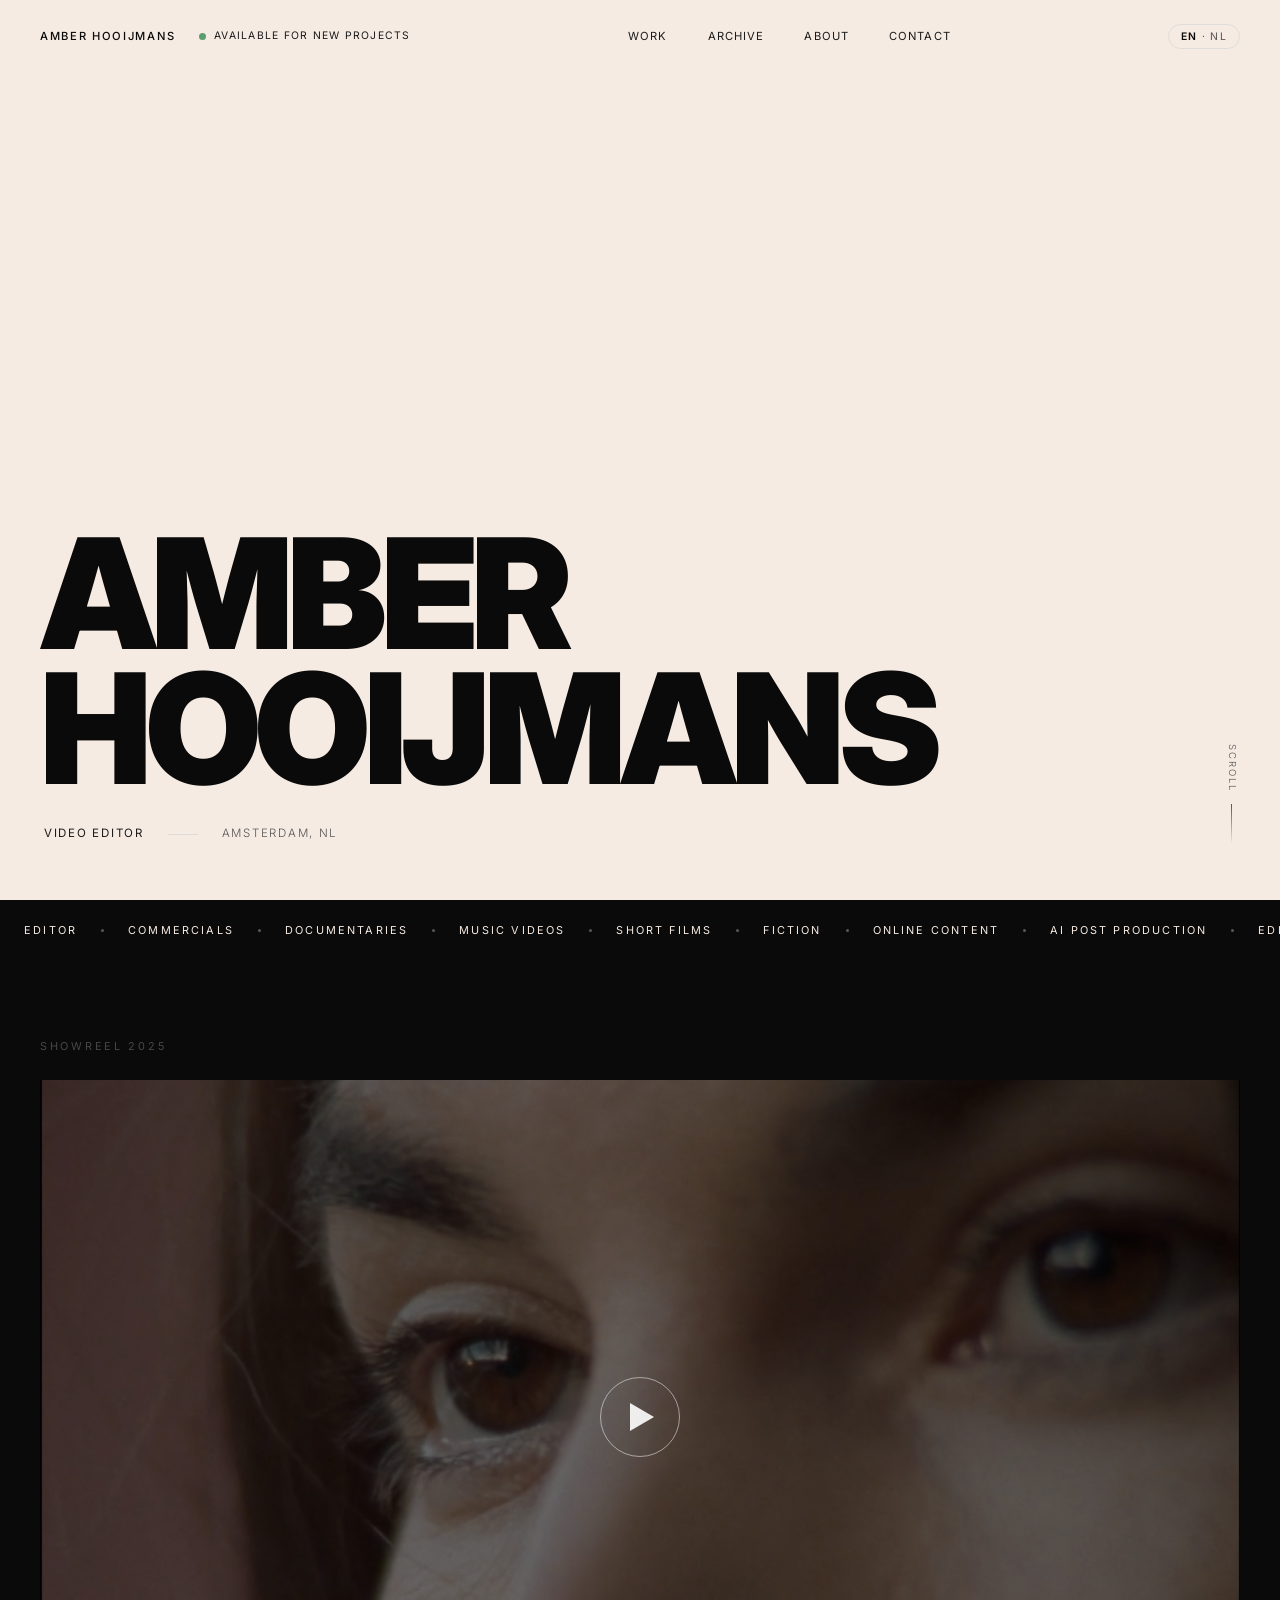
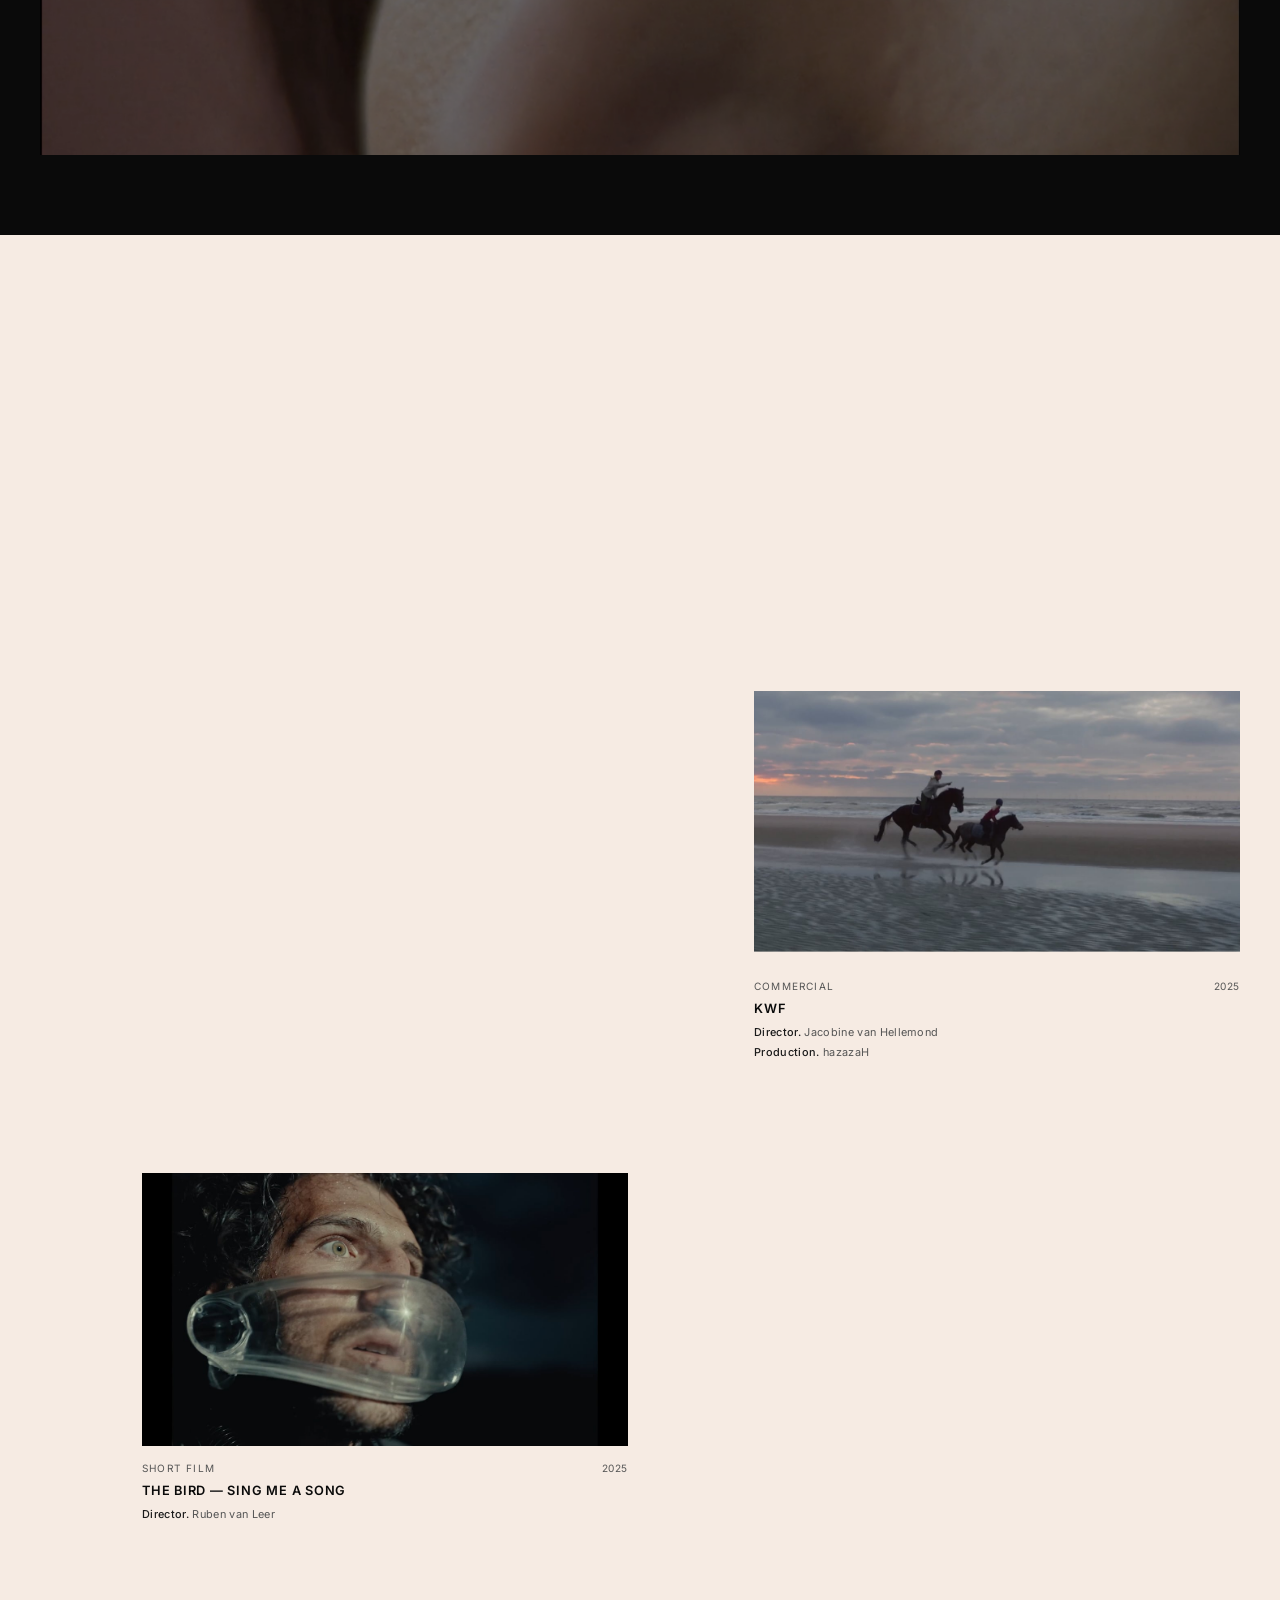
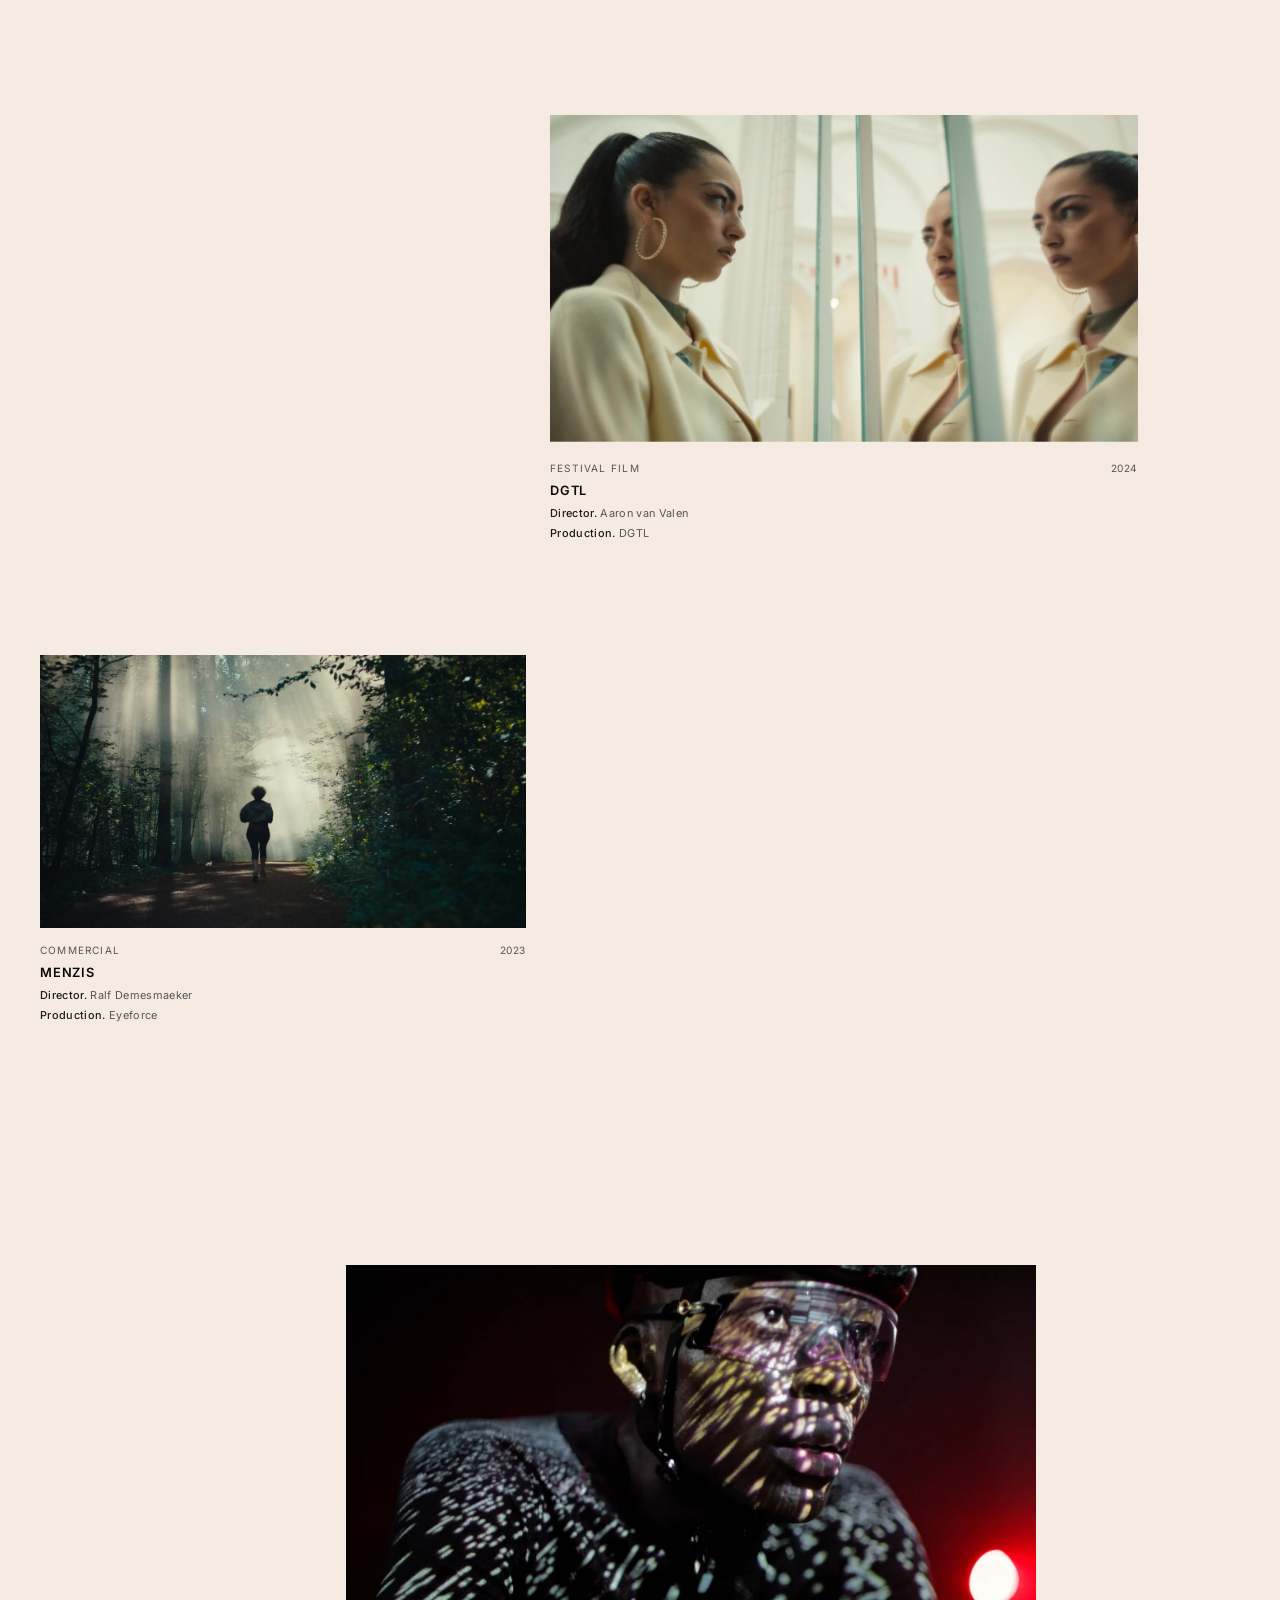
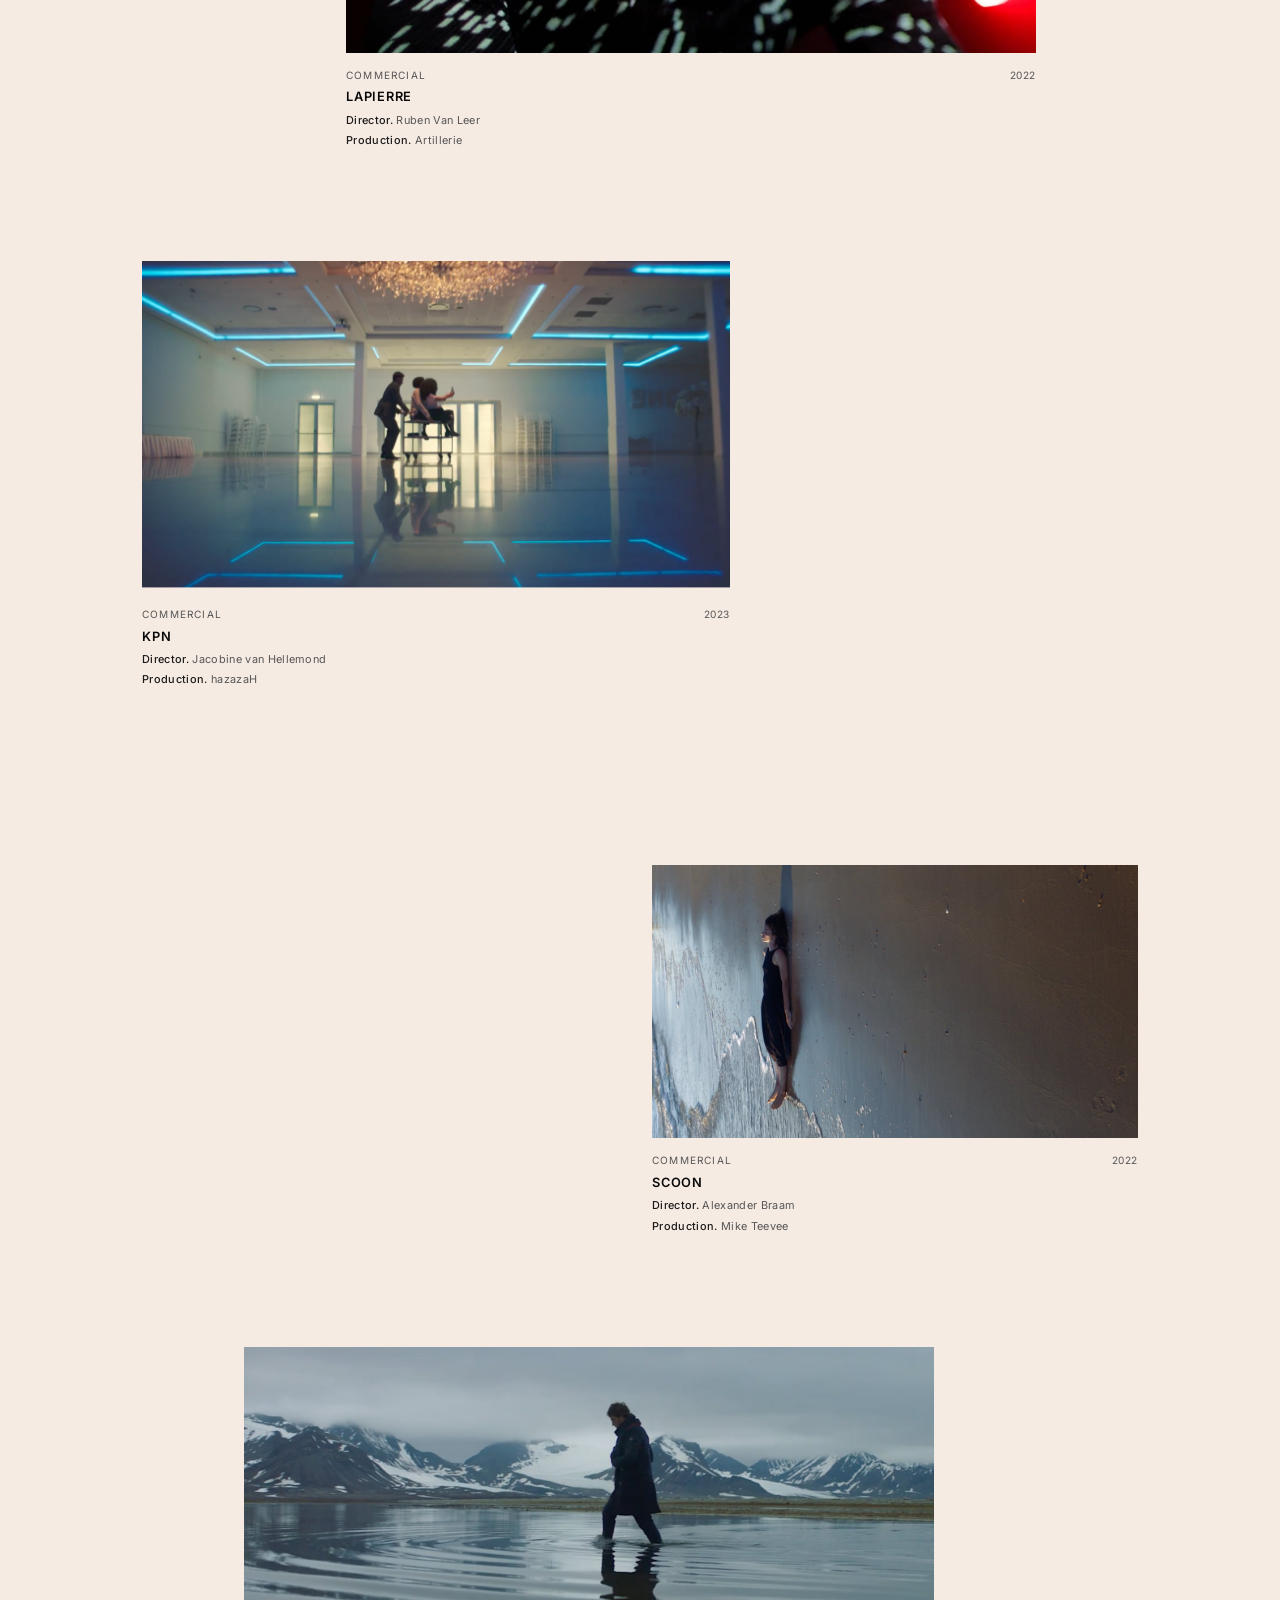
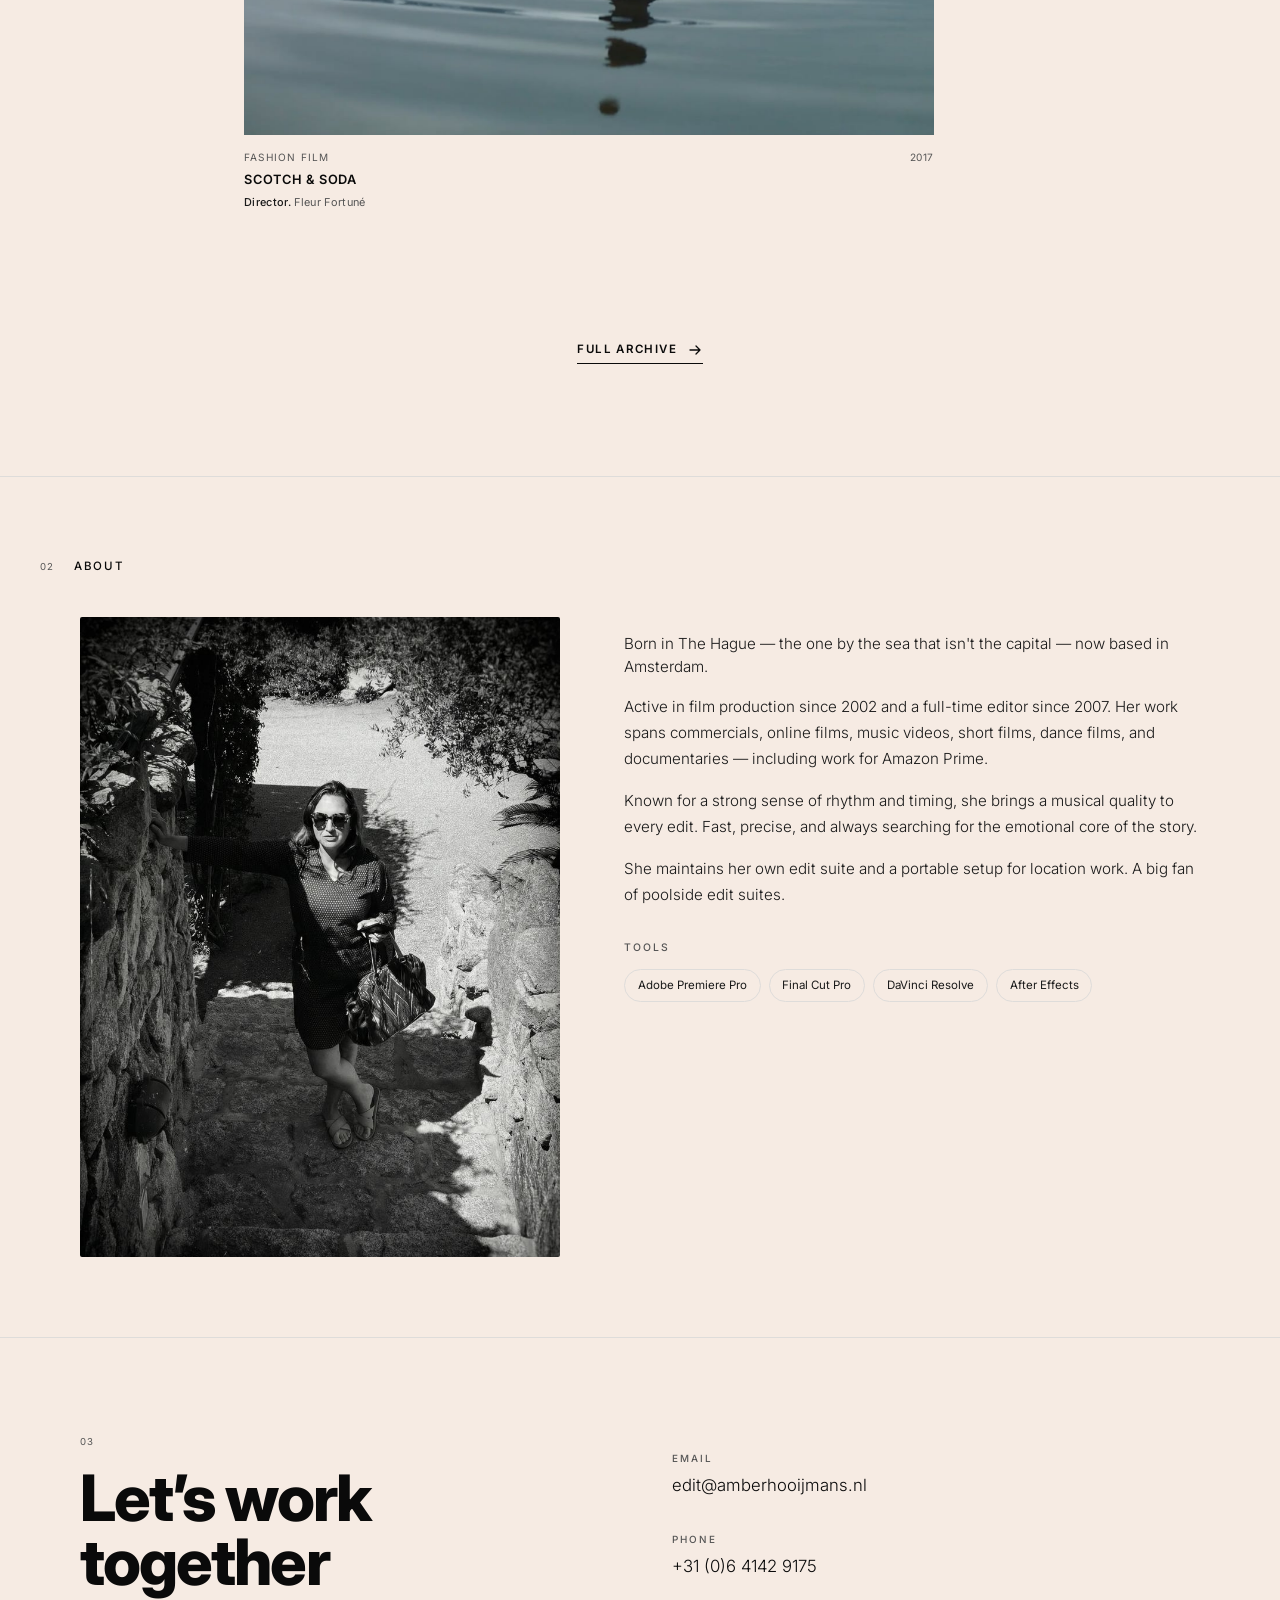
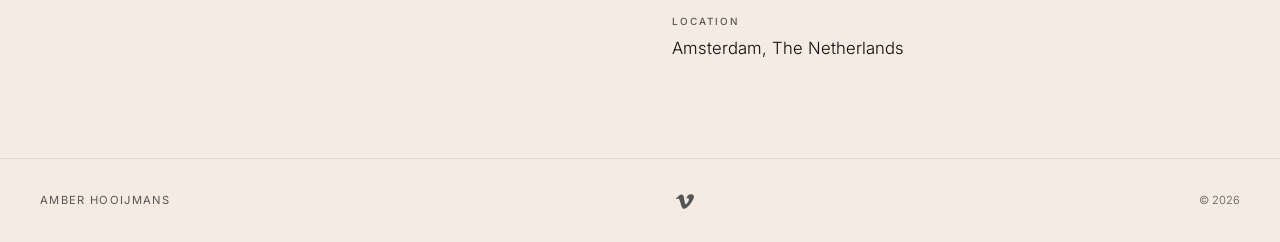
==== commit 373f6d59: "Move available badge from hero to nav so name stays bottom-aligned Co-Authored-By: Claude Sonnet 4.6" ====
--- a/index.html
+++ b/index.html
@@ -52,7 +52,13 @@
 
 <!-- NAV -->
 <nav id="nav">
-  <a href="#" class="nav-logo">Amber Hooijmans</a>
+  <div class="nav-left">
+    <a href="#" class="nav-logo">Amber Hooijmans</a>
+    <div class="hero-available">
+      <span class="available-dot"></span>
+      <span class="available-text" data-i18n="available">Available for new projects</span>
+    </div>
+  </div>
   <div class="nav-links" id="navLinks">
     <a href="#work"       data-i18n="nav_work">Work</a>
     <a href="archive.html" data-i18n="nav_archive">Archive</a>
@@ -76,10 +82,6 @@
       <span class="hero-title" data-i18n="hero_title">Video Editor</span>
       <span class="hero-sep"></span>
       <span class="hero-location" data-i18n="hero_location">Amsterdam, NL</span>
-    </div>
-    <div class="hero-available">
-      <span class="available-dot"></span>
-      <span class="available-text" data-i18n="available">Available for new projects</span>
     </div>
   </div>
   <div class="hero-scroll">
--- a/css/style.css
+++ b/css/style.css
@@ -75,6 +75,12 @@
   -webkit-backdrop-filter: blur(12px);
 }
 
+.nav-left {
+  display: flex;
+  align-items: center;
+  gap: 1.5rem;
+}
+
 .nav-logo {
   font-family: var(--sans);
   font-size: 0.7rem;
@@ -238,9 +244,8 @@
   display: flex;
   align-items: center;
   gap: 0.5rem;
-  margin-top: 1.75rem;
   opacity: 0;
-  animation: fade-up 0.6s var(--ease) 2s forwards;
+  animation: fade-up 0.6s var(--ease) 1.8s forwards;
 }
 
 .available-dot {
@@ -1135,6 +1140,8 @@
 @media (max-width: 768px) {
   nav { padding: 1.25rem 1.5rem; }
 
+  .hero-available { display: none; }
+
   .hero { padding: 0 1.5rem 2.5rem; }
 
   .hero-line {
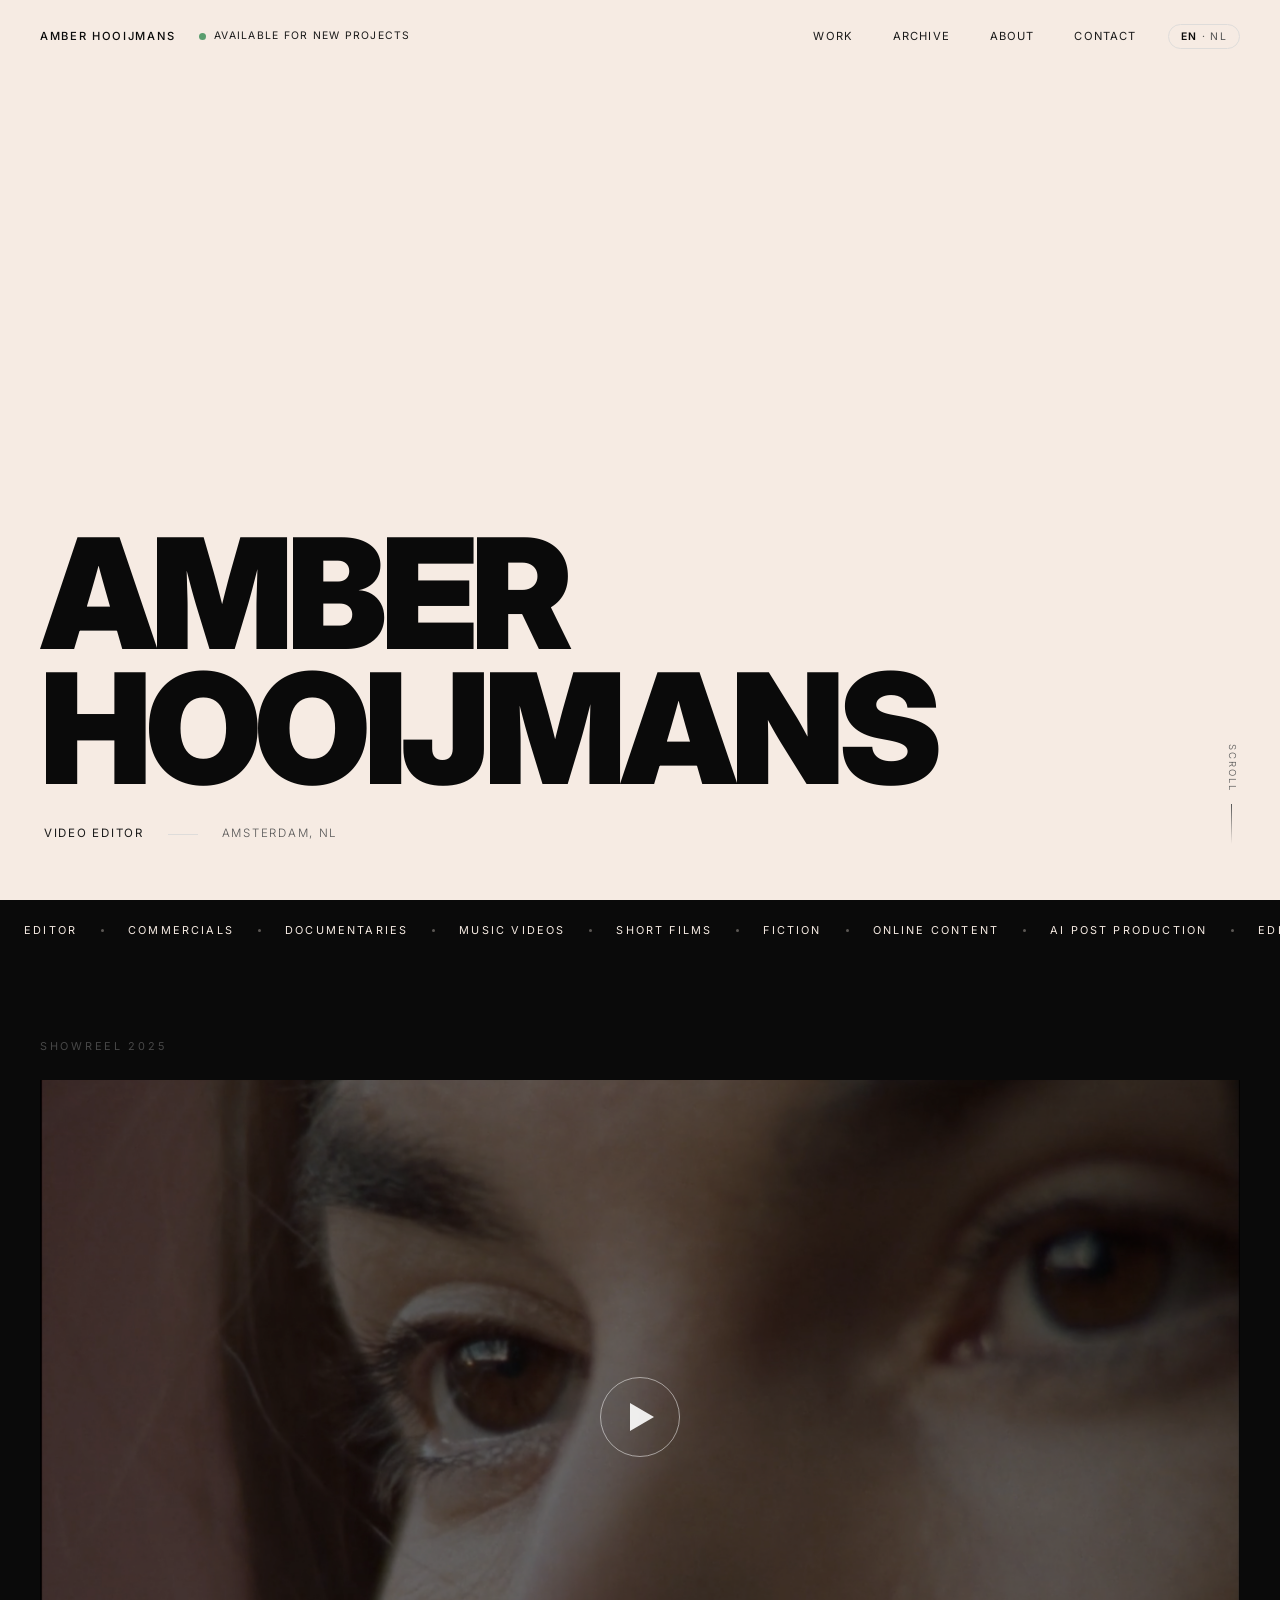
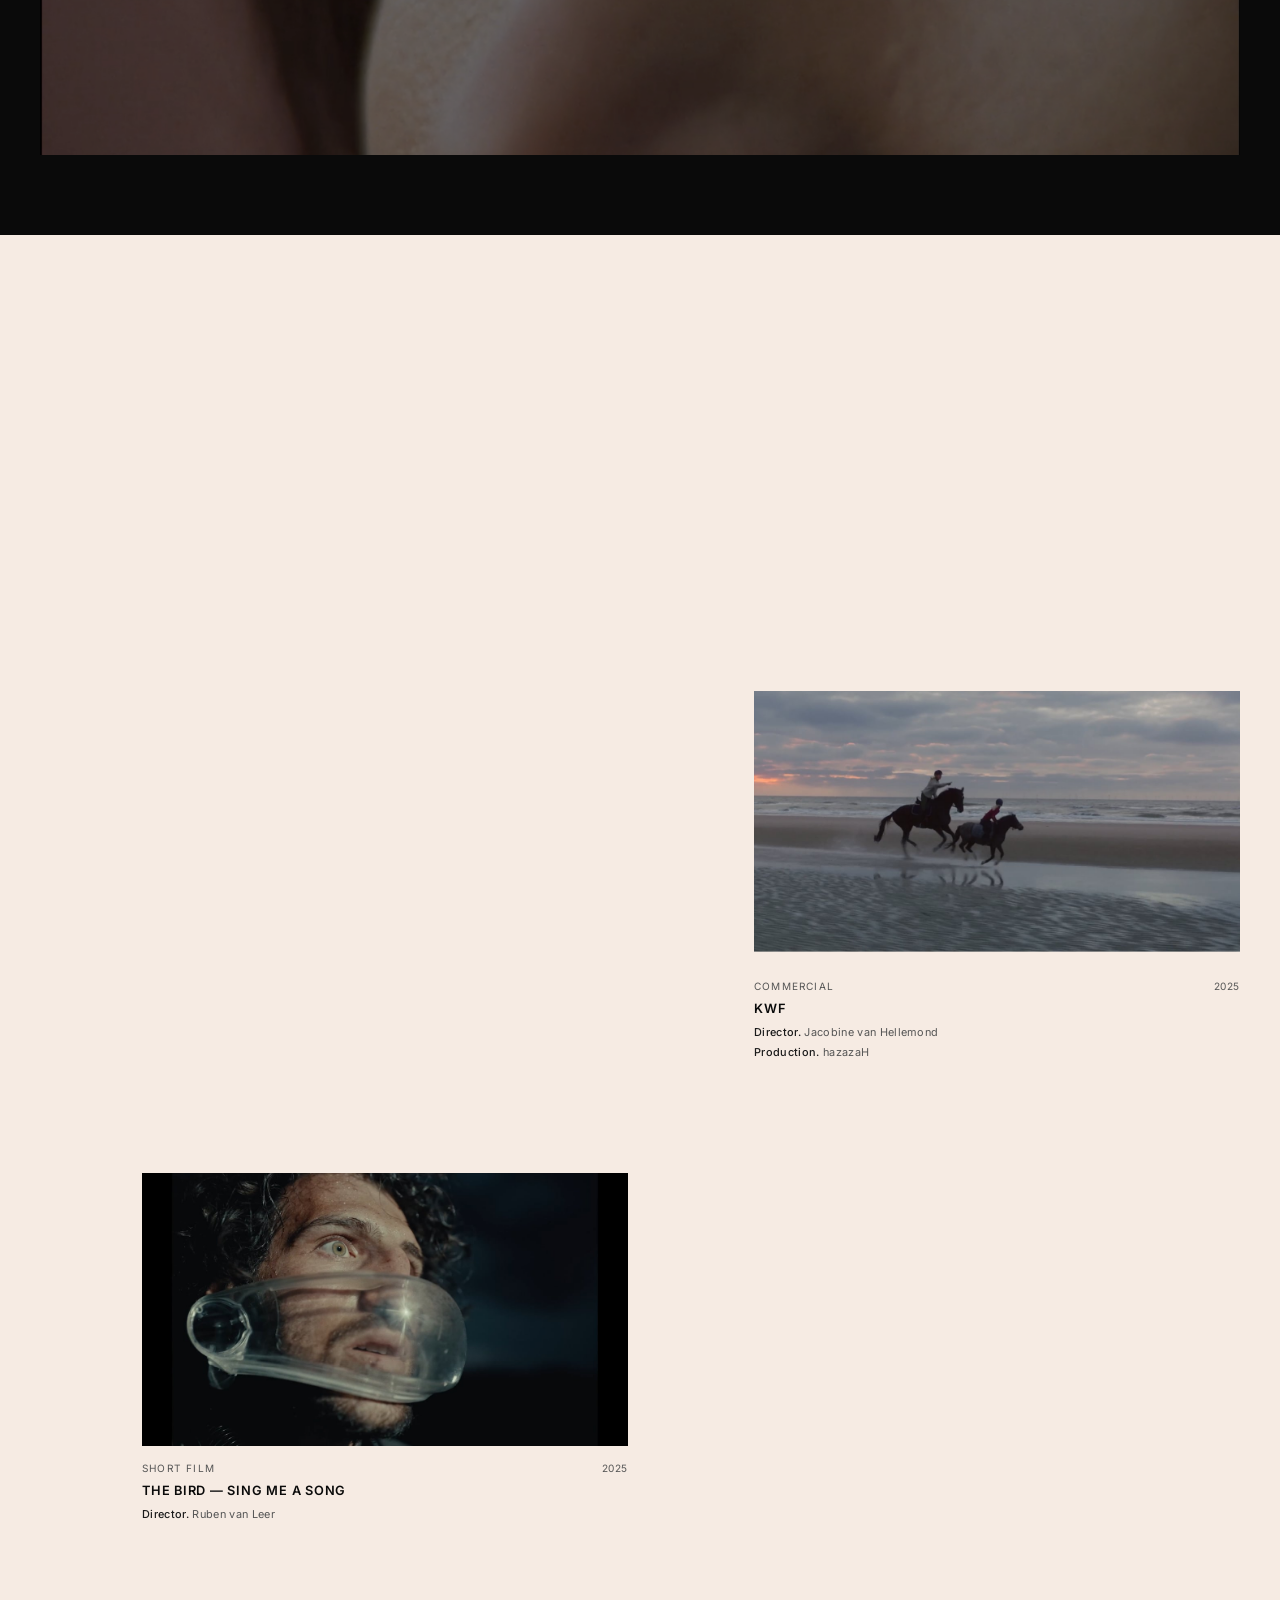
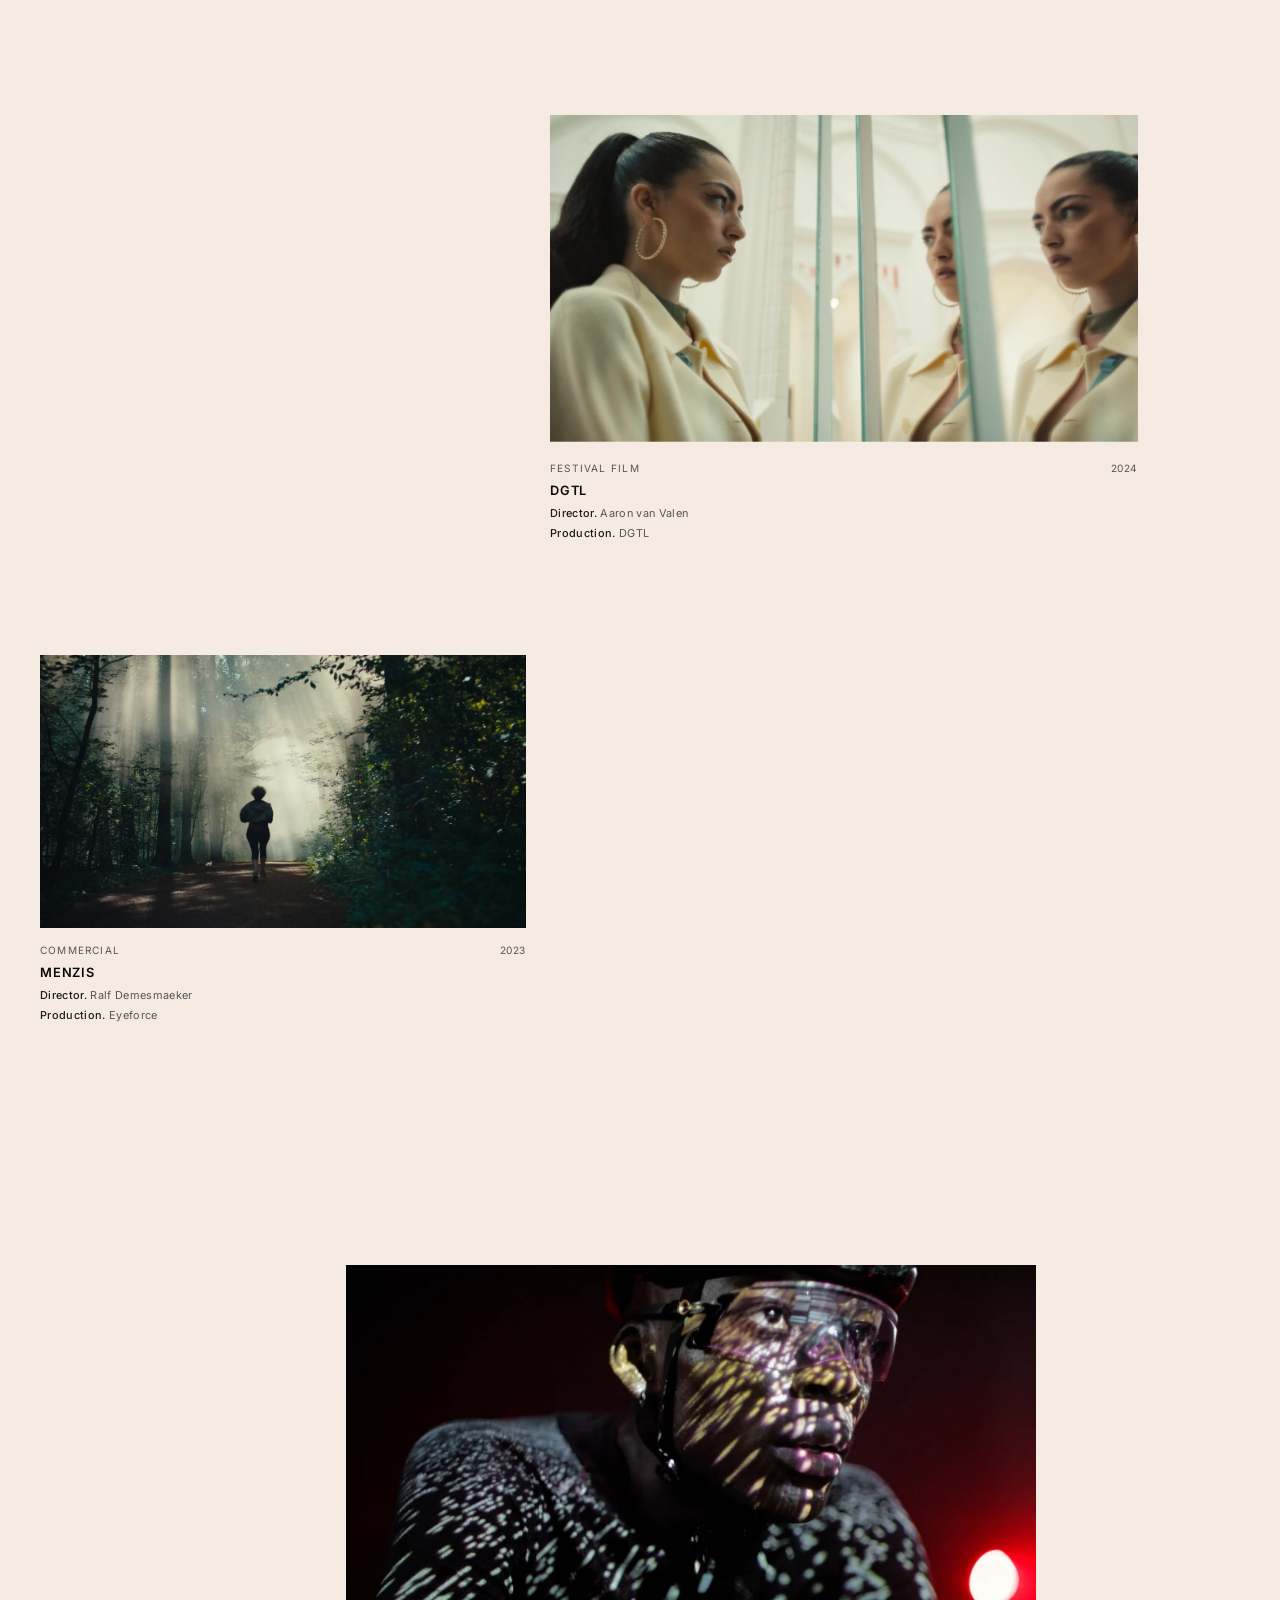
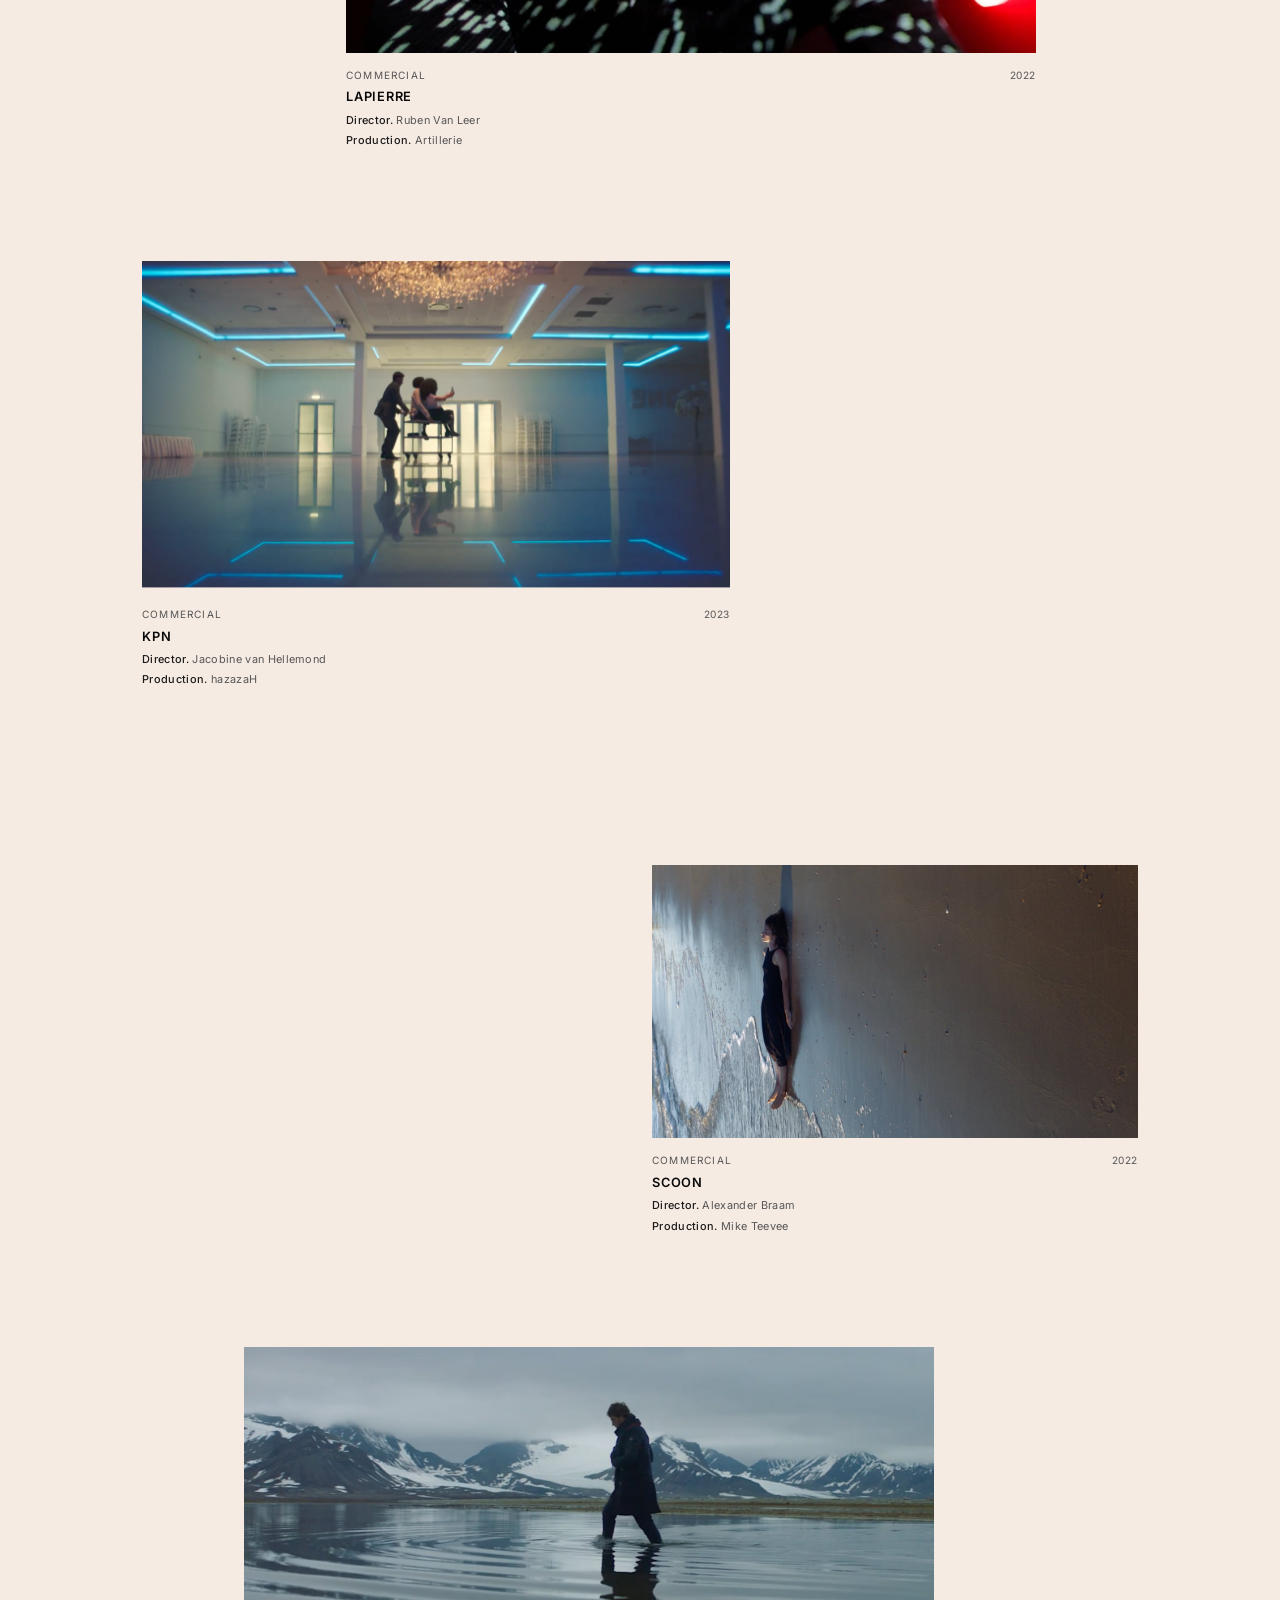
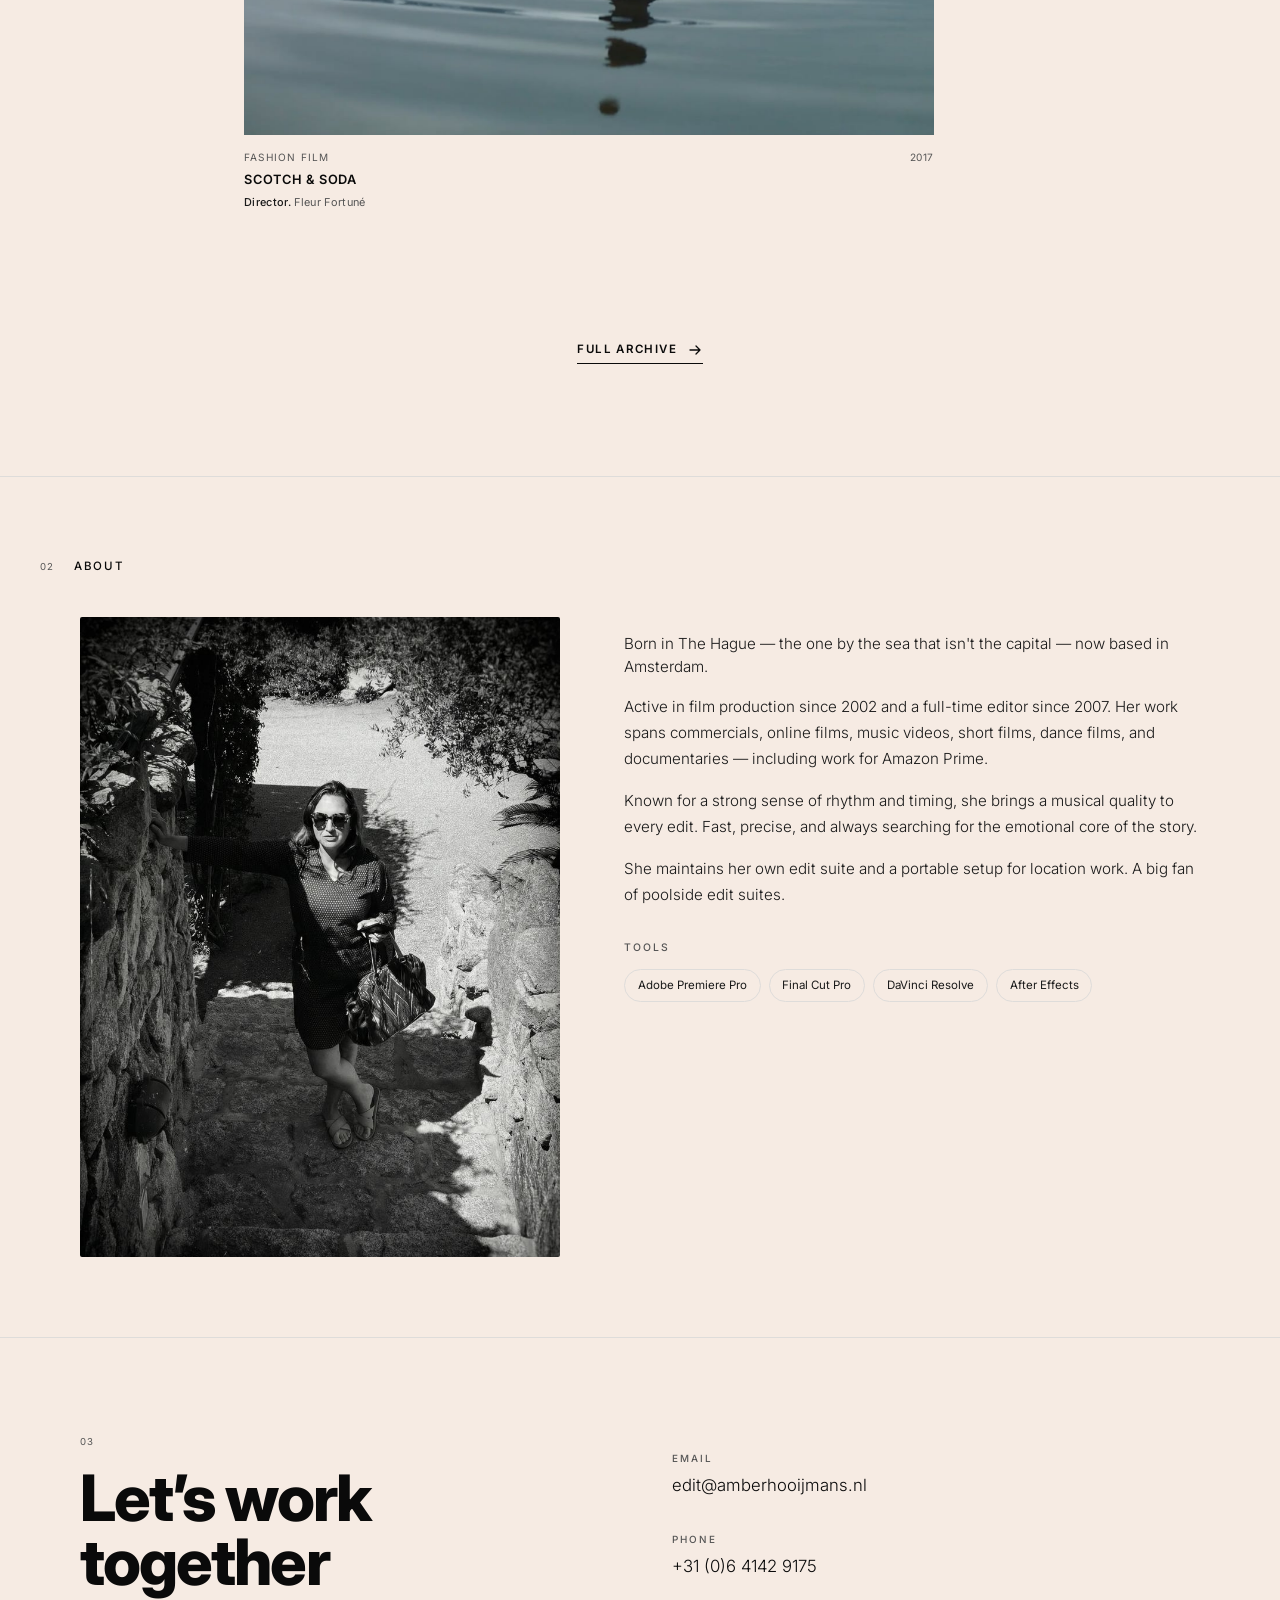
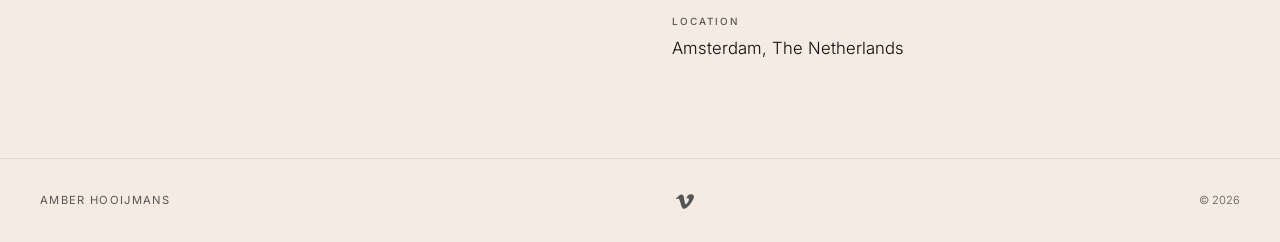
==== commit cf865d26: "Right-align nav links by grouping into nav-right wrapper Co-Authored-By: Claude Sonnet 4.6 <noreply@" ====
--- a/index.html
+++ b/index.html
@@ -59,16 +59,18 @@
       <span class="available-text" data-i18n="available">Available for new projects</span>
     </div>
   </div>
-  <div class="nav-links" id="navLinks">
-    <a href="#work"       data-i18n="nav_work">Work</a>
-    <a href="archive.html" data-i18n="nav_archive">Archive</a>
-    <a href="#about"      data-i18n="nav_about">About</a>
-    <a href="#contact"    data-i18n="nav_contact">Contact</a>
-  </div>
-  <button class="lang-toggle" id="langToggle" aria-label="Switch language">EN · NL</button>
-  <button class="nav-hamburger" id="navToggle" aria-label="Menu">
-    <span></span><span></span>
-  </button>
+  <div class="nav-right">
+    <div class="nav-links" id="navLinks">
+      <a href="#work"       data-i18n="nav_work">Work</a>
+      <a href="archive.html" data-i18n="nav_archive">Archive</a>
+      <a href="#about"      data-i18n="nav_about">About</a>
+      <a href="#contact"    data-i18n="nav_contact">Contact</a>
+    </div>
+    <button class="lang-toggle" id="langToggle" aria-label="Switch language">EN · NL</button>
+    <button class="nav-hamburger" id="navToggle" aria-label="Menu">
+      <span></span><span></span>
+    </button>
+  </div>
 </nav>
 
 <!-- HERO -->
--- a/css/style.css
+++ b/css/style.css
@@ -79,6 +79,12 @@
   display: flex;
   align-items: center;
   gap: 1.5rem;
+}
+
+.nav-right {
+  display: flex;
+  align-items: center;
+  gap: 2rem;
 }
 
 .nav-logo {
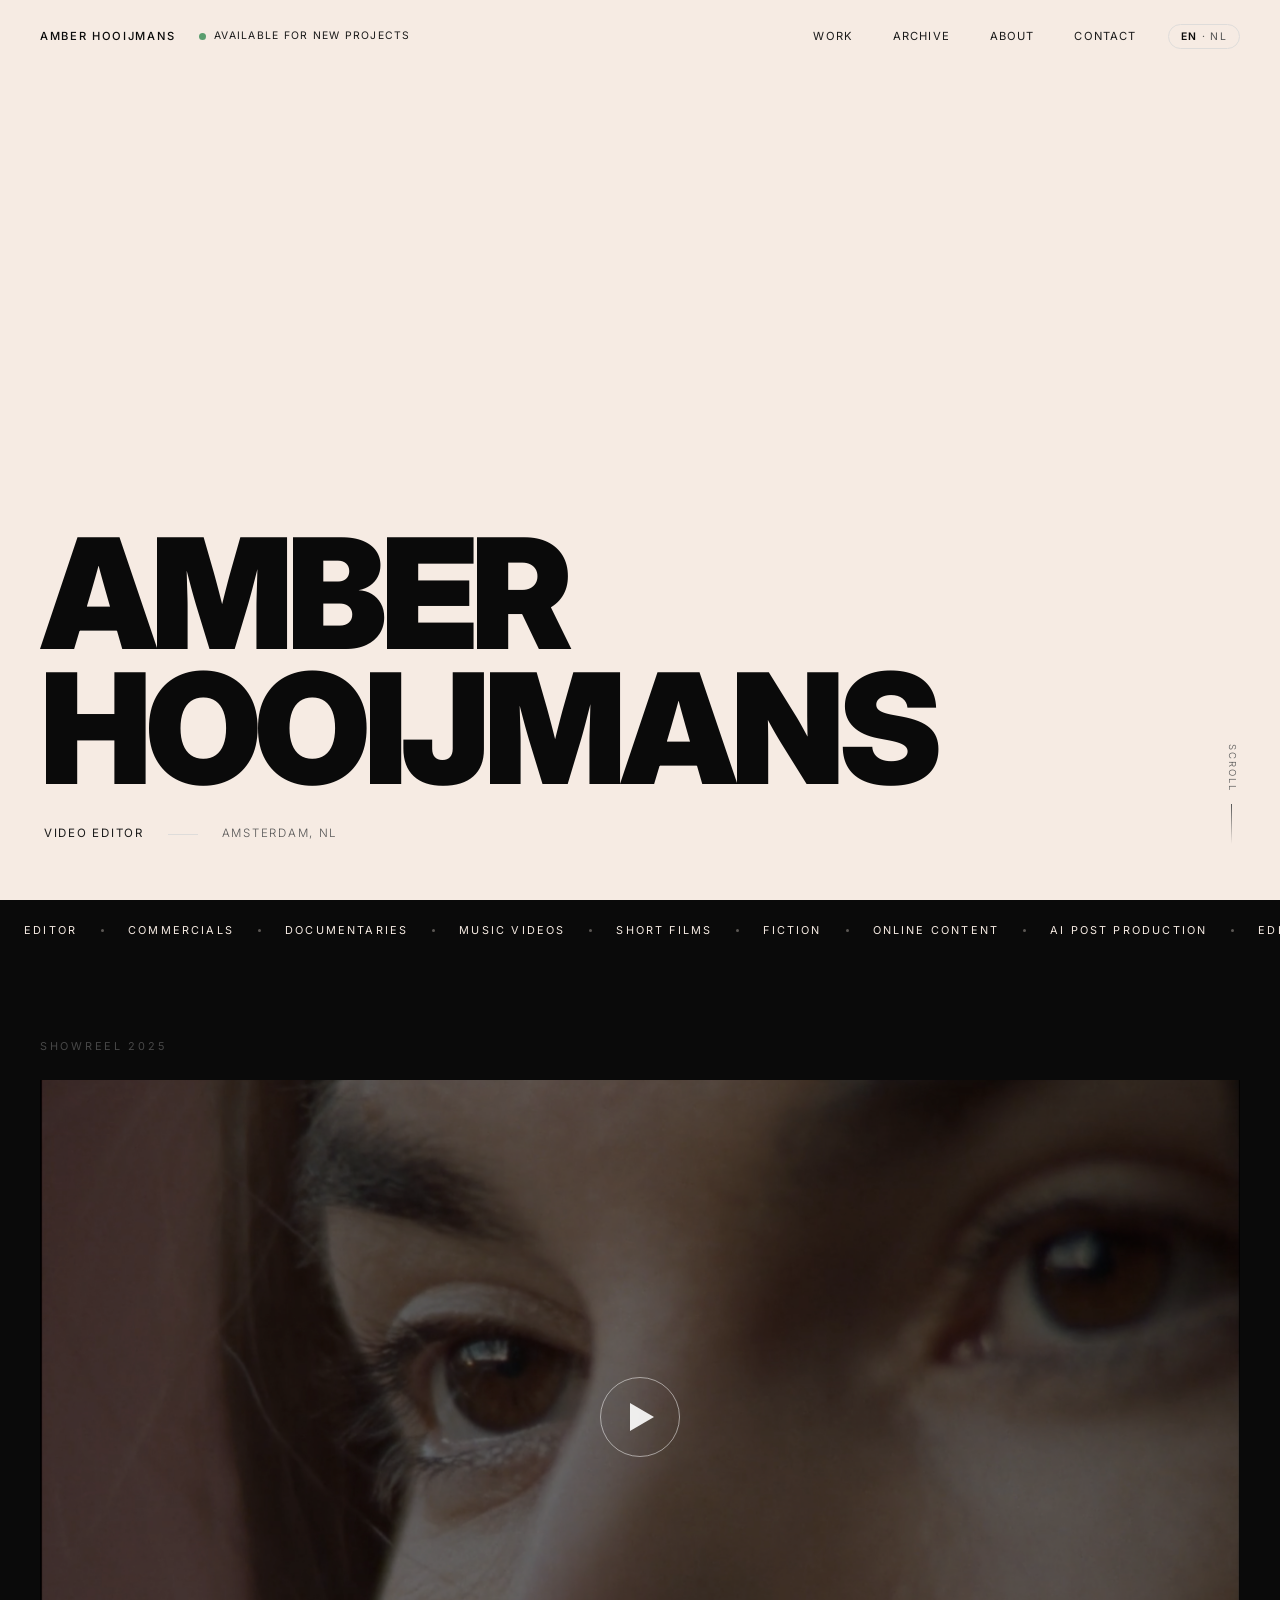
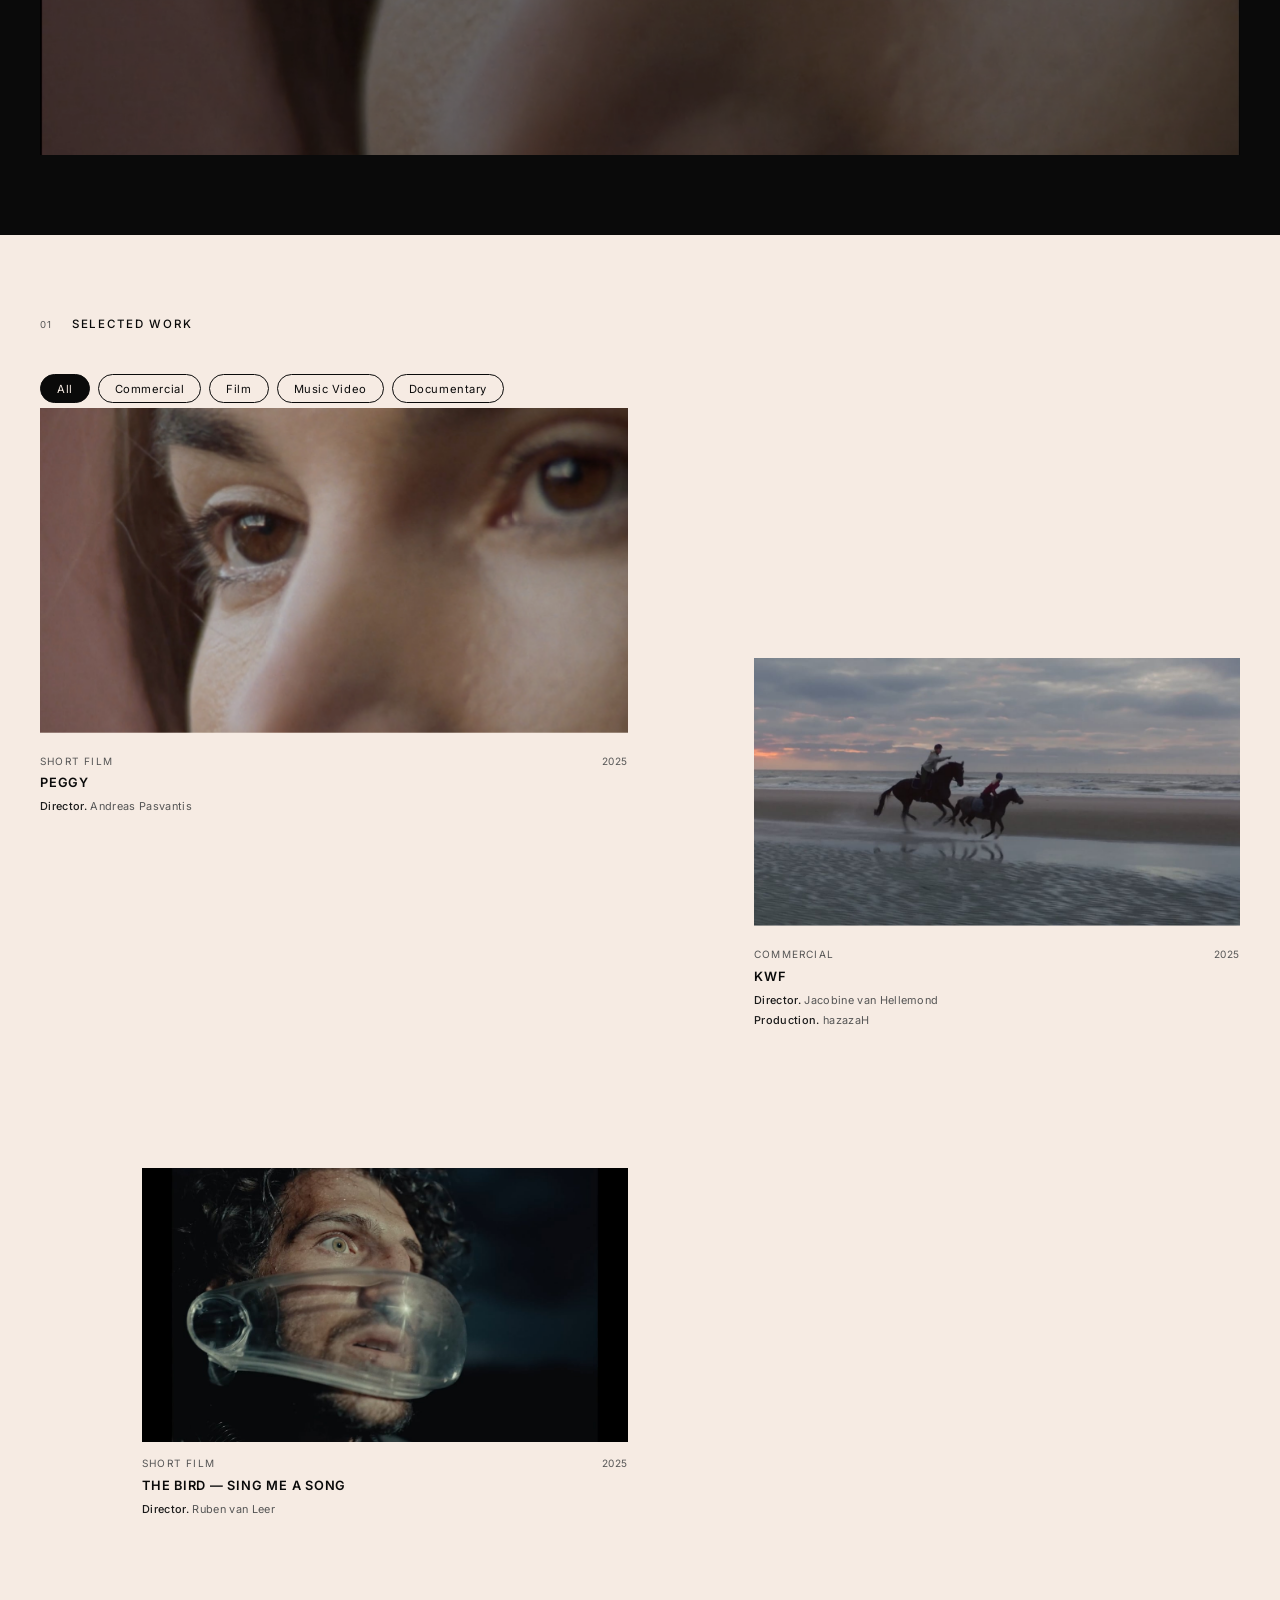
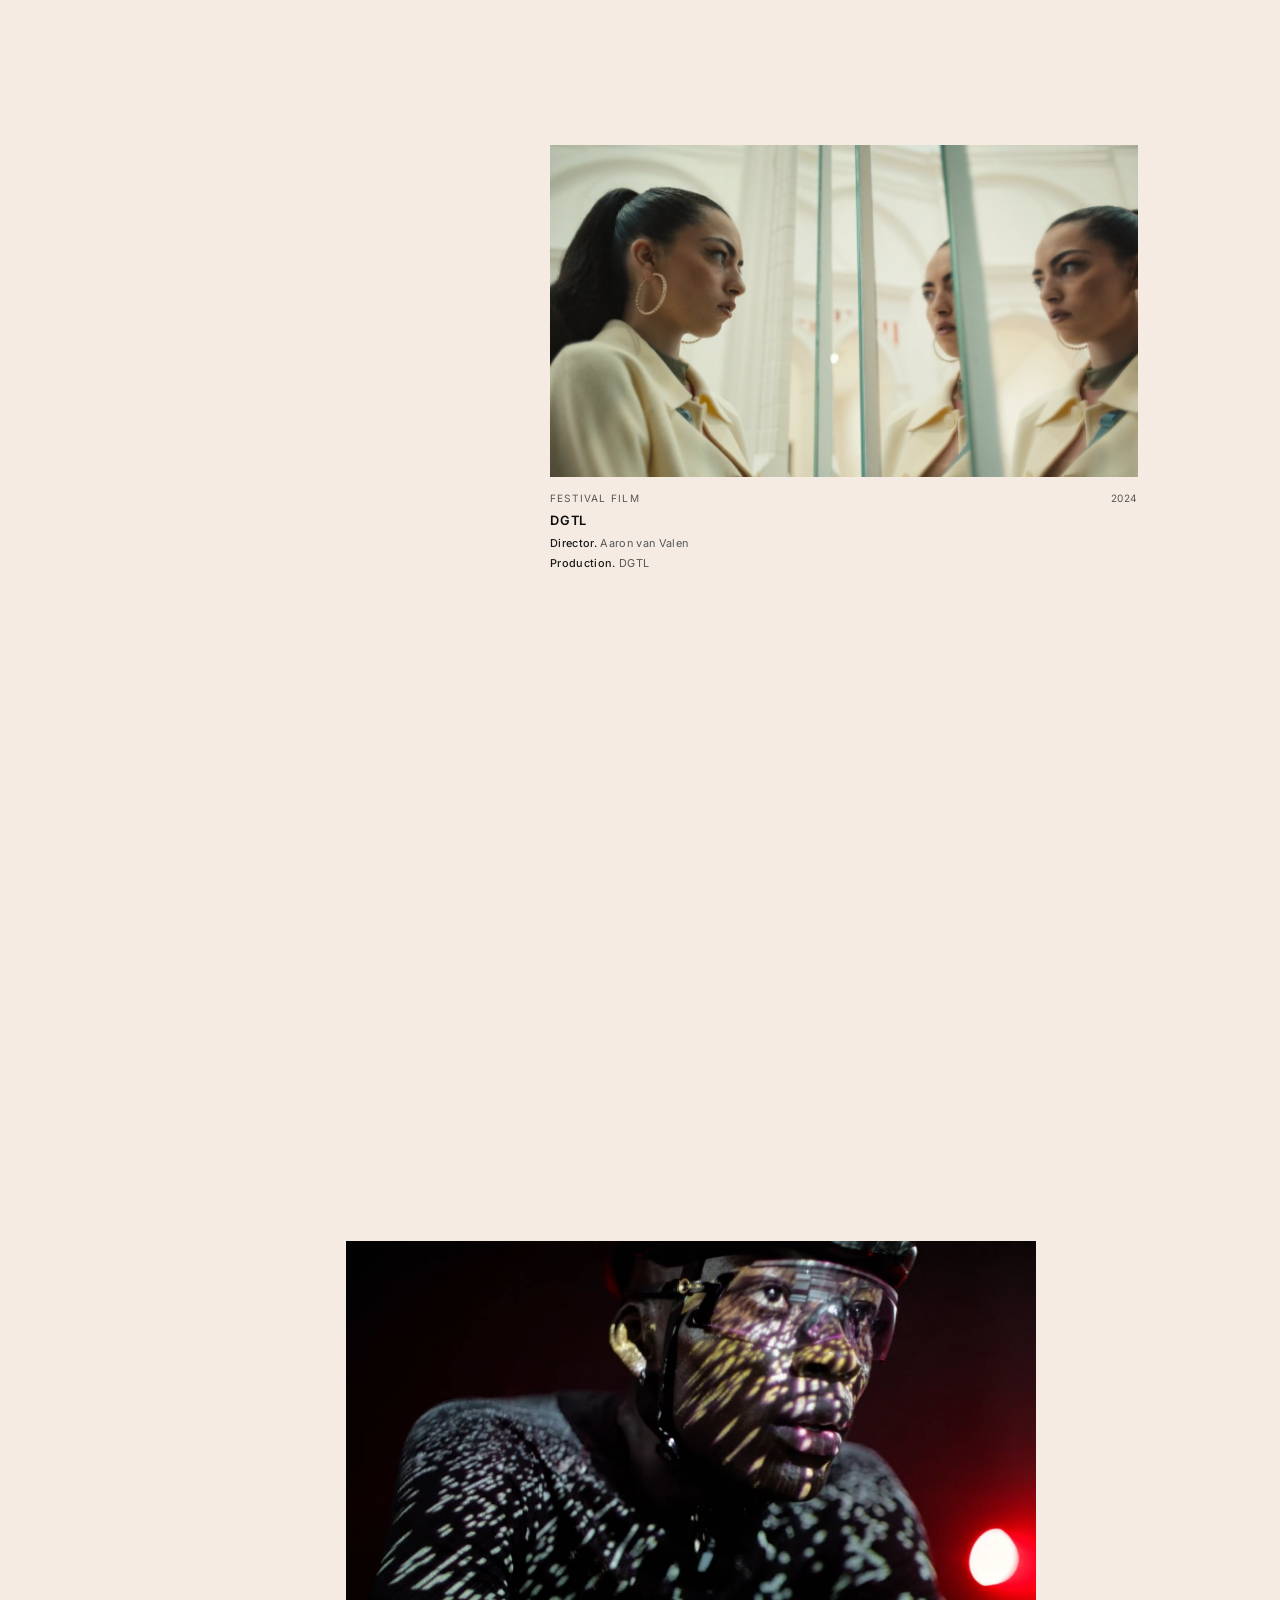
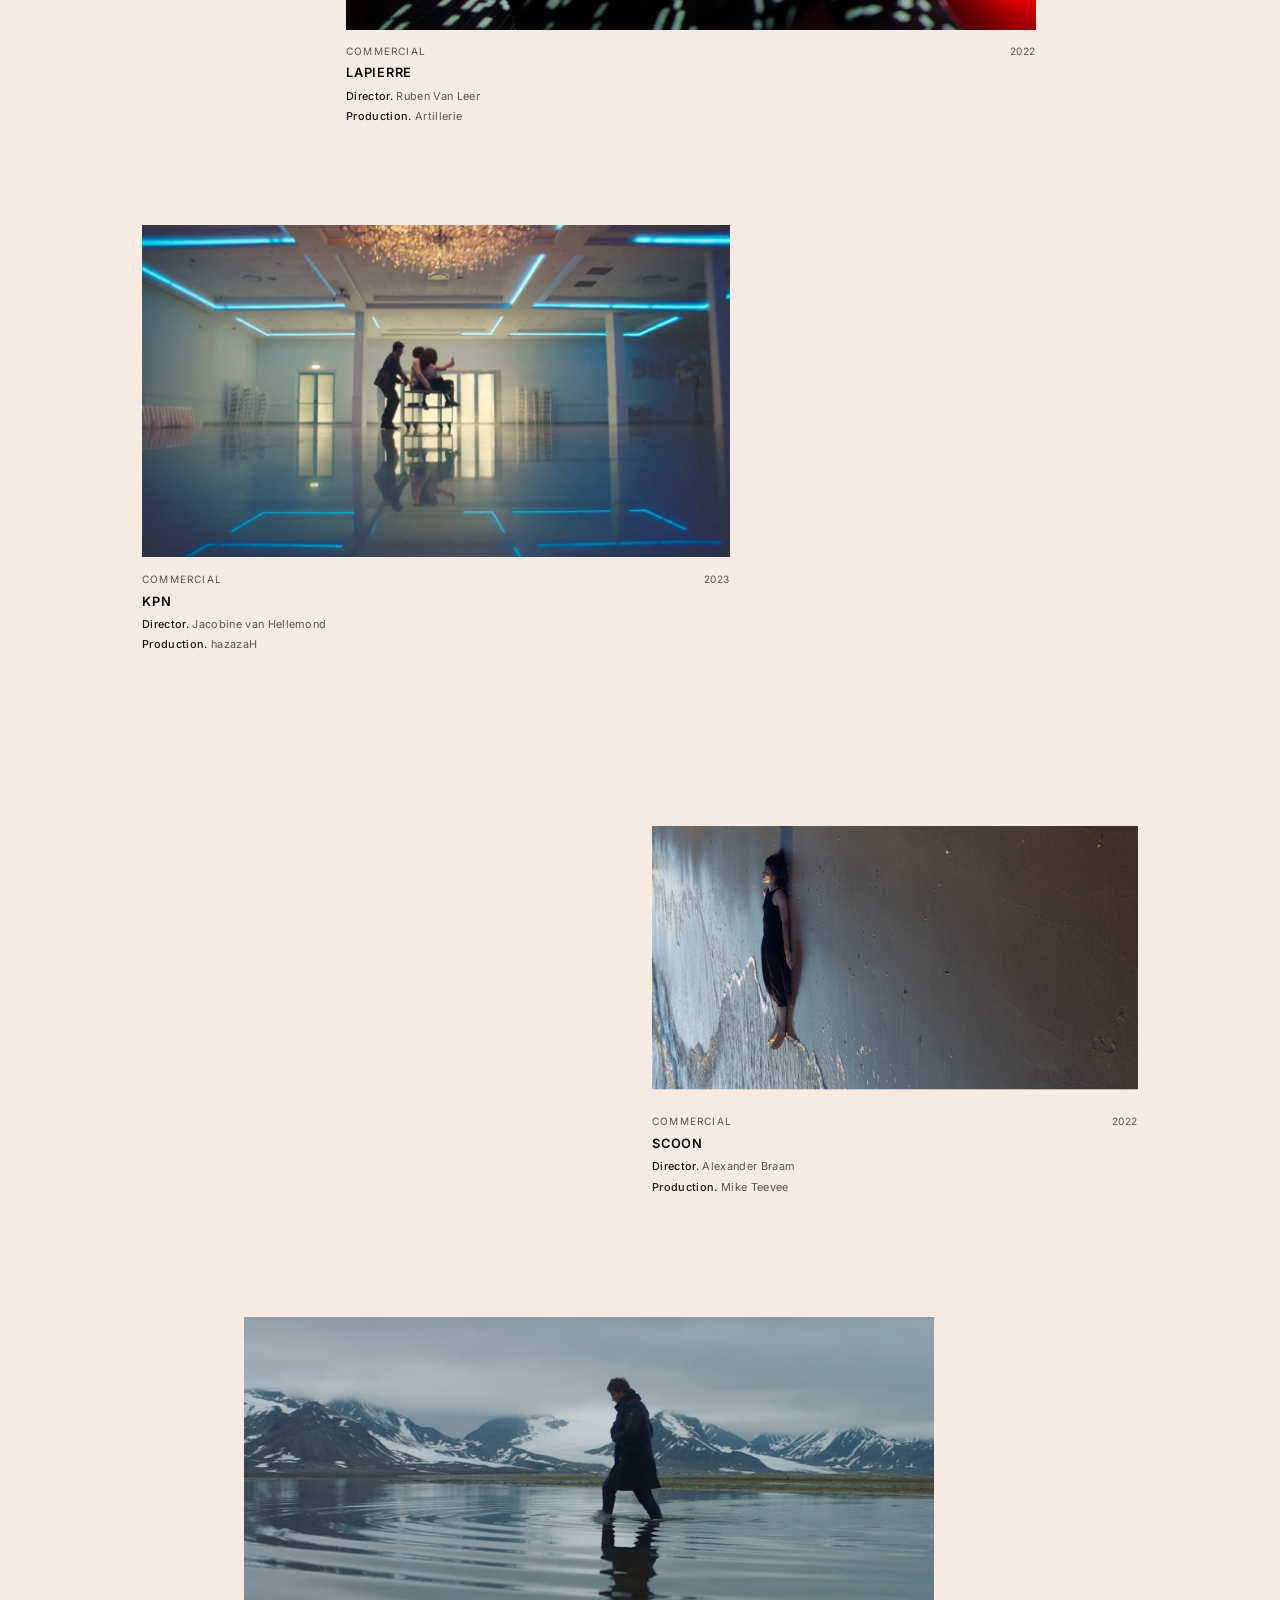
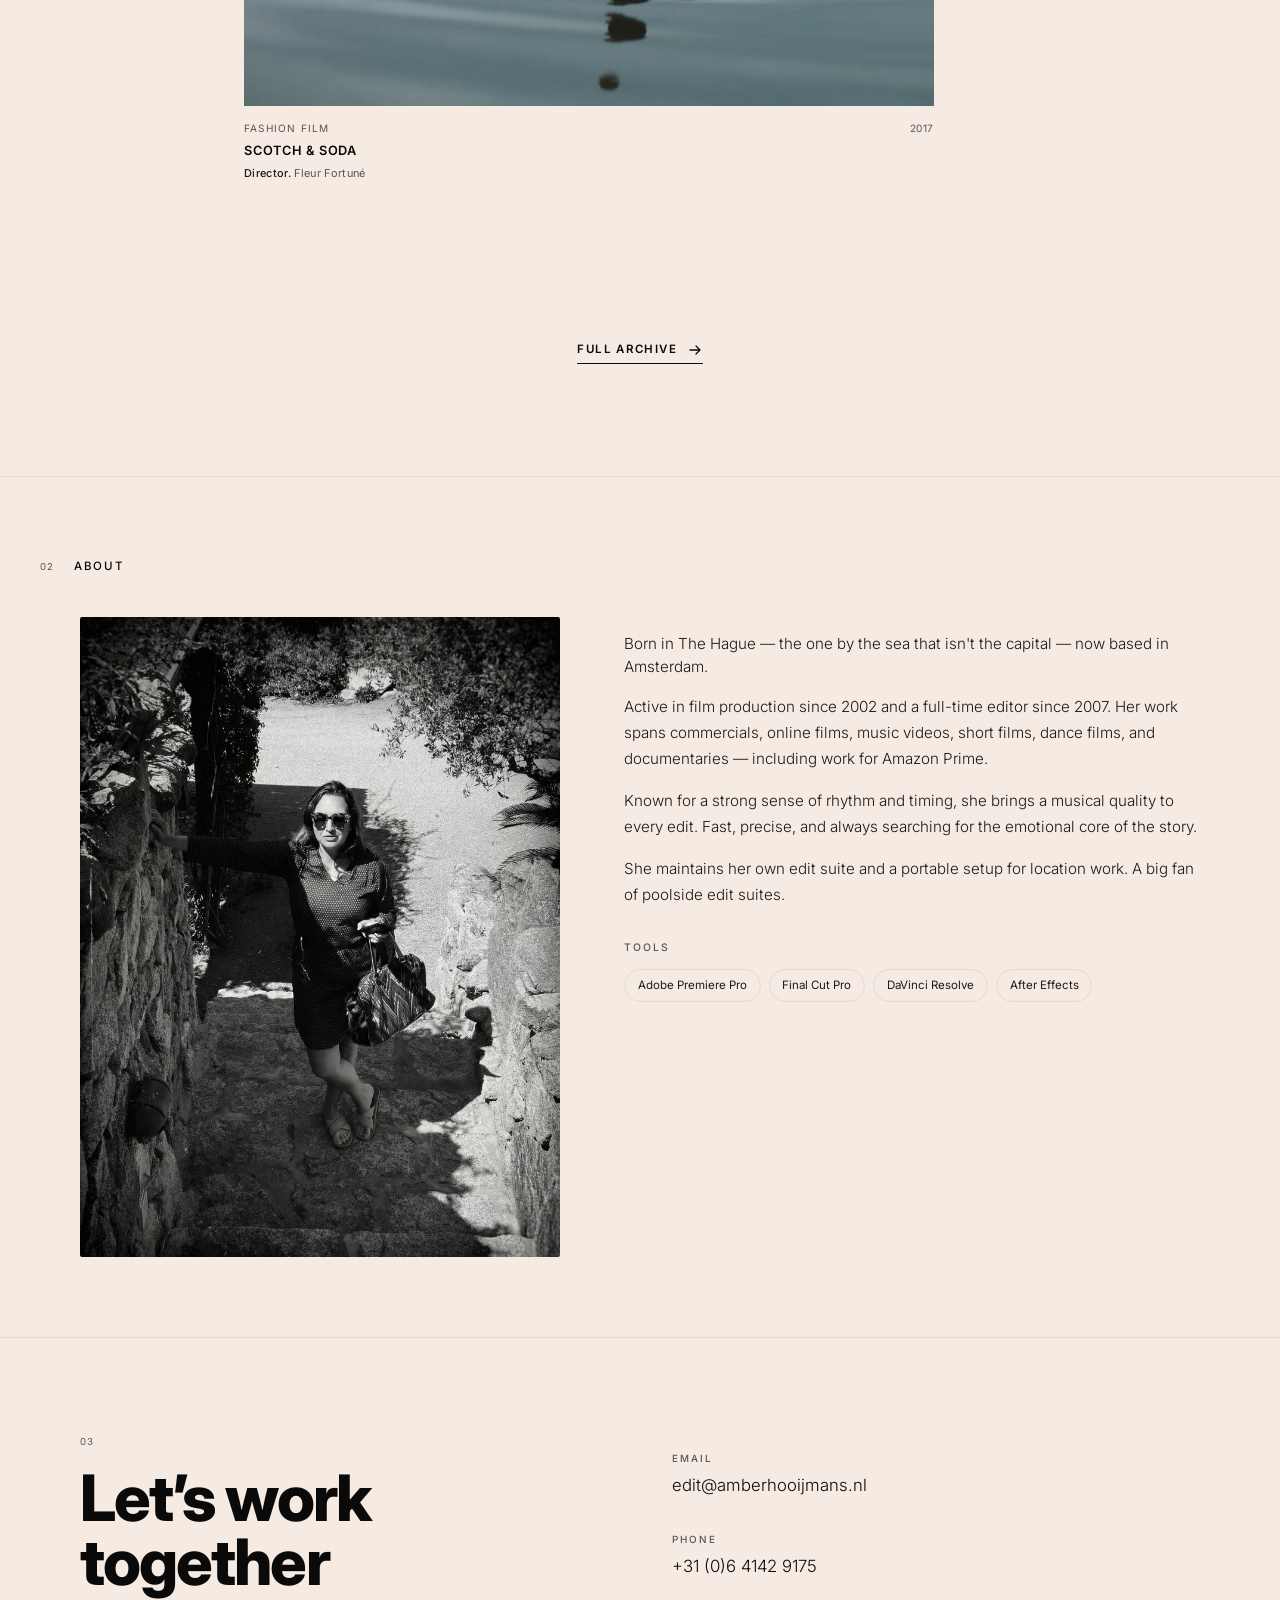
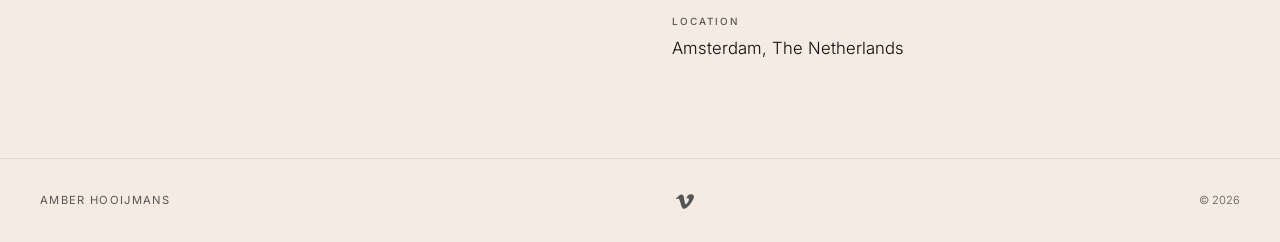
==== commit ff57682c: "Add llms.txt and enhance schema for AI agent discoverability - llms.txt: structured plain-text summa" ====
--- a/index.html
+++ b/index.html
@@ -6,6 +6,7 @@
   <title>Amber Hooijmans — Video Editor Amsterdam</title>
   <meta name="description" content="Freelance video editor based in Amsterdam. Specialist in commercials, short films, music videos and documentaries. 20+ years of experience. Available for new projects — edit@amberhooijmans.nl">
   <link rel="canonical" href="https://amberhooijmans.nl/">
+  <link rel="alternate" type="text/plain" title="AI-readable summary" href="/llms.txt">
 
   <!-- Open Graph -->
   <meta property="og:type"              content="website">
@@ -26,20 +27,52 @@
   <script type="application/ld+json">
   {
     "@context": "https://schema.org",
-    "@type": "Person",
-    "name": "Amber Hooijmans",
-    "jobTitle": "Video Editor",
-    "description": "Freelance video editor based in Amsterdam with 20+ years of experience in commercials, short films, music videos and documentaries.",
-    "url": "https://amberhooijmans.nl",
-    "email": "edit@amberhooijmans.nl",
-    "telephone": "+31641429175",
-    "address": {
-      "@type": "PostalAddress",
-      "addressLocality": "Amsterdam",
-      "addressCountry": "NL"
-    },
-    "knowsLanguage": ["nl", "en"],
-    "sameAs": ["https://vimeo.com/user13929559"]
+    "@graph": [
+      {
+        "@type": "ProfilePage",
+        "@id": "https://amberhooijmans.nl/#profilepage",
+        "url": "https://amberhooijmans.nl",
+        "name": "Amber Hooijmans — Video Editor Amsterdam",
+        "description": "Portfolio of Amber Hooijmans, freelance video editor based in Amsterdam specialising in commercials, short films, music videos and documentaries.",
+        "mainEntity": { "@id": "https://amberhooijmans.nl/#person" }
+      },
+      {
+        "@type": "Person",
+        "@id": "https://amberhooijmans.nl/#person",
+        "name": "Amber Hooijmans",
+        "givenName": "Amber",
+        "familyName": "Hooijmans",
+        "jobTitle": "Video Editor",
+        "description": "Freelance video editor based in Amsterdam with 20+ years of experience in commercials, short films, music videos, documentaries and online content.",
+        "url": "https://amberhooijmans.nl",
+        "email": "edit@amberhooijmans.nl",
+        "telephone": "+31641429175",
+        "address": {
+          "@type": "PostalAddress",
+          "addressLocality": "Amsterdam",
+          "addressRegion": "Noord-Holland",
+          "addressCountry": "NL"
+        },
+        "knowsLanguage": ["nl", "en"],
+        "knowsAbout": [
+          "Video Editing", "Film Editing", "Post Production",
+          "Commercials", "Music Videos", "Short Films", "Documentaries",
+          "Online Content", "Dance Films", "AI Post Production",
+          "Adobe Premiere Pro", "Final Cut Pro", "DaVinci Resolve", "After Effects"
+        ],
+        "hasOccupation": {
+          "@type": "Occupation",
+          "name": "Video Editor",
+          "occupationLocation": {
+            "@type": "City",
+            "name": "Amsterdam"
+          },
+          "skills": "Video Editing, Film Editing, Commercials, Music Videos, Short Films, Documentaries, Online Content, AI Post Production"
+        },
+        "availableLanguage": ["Dutch", "English"],
+        "sameAs": ["https://vimeo.com/user13929559"]
+      }
+    ]
   }
   </script>
 
@@ -115,10 +148,10 @@
 </div>
 
 <!-- SHOWREEL -->
-<section id="reel" class="reel reveal">
+<section id="reel" class="reel">
   <div class="reel-container">
-    <span class="reel-label" data-i18n="reel_label">Showreel 2025</span>
-    <div class="reel-video">
+    <span class="reel-label reveal" data-i18n="reel_label">Showreel 2025</span>
+    <div class="reel-video reveal">
       <div class="reel-placeholder" id="reelPlaceholder">
         <img class="reel-still" src="assets/images/showreel-still.jpg" alt="Amber Hooijmans showreel 2025 — video editor Amsterdam">
         <button class="play-btn" id="reelPlayBtn" data-vimeo="1073861924" aria-label="Play showreel">
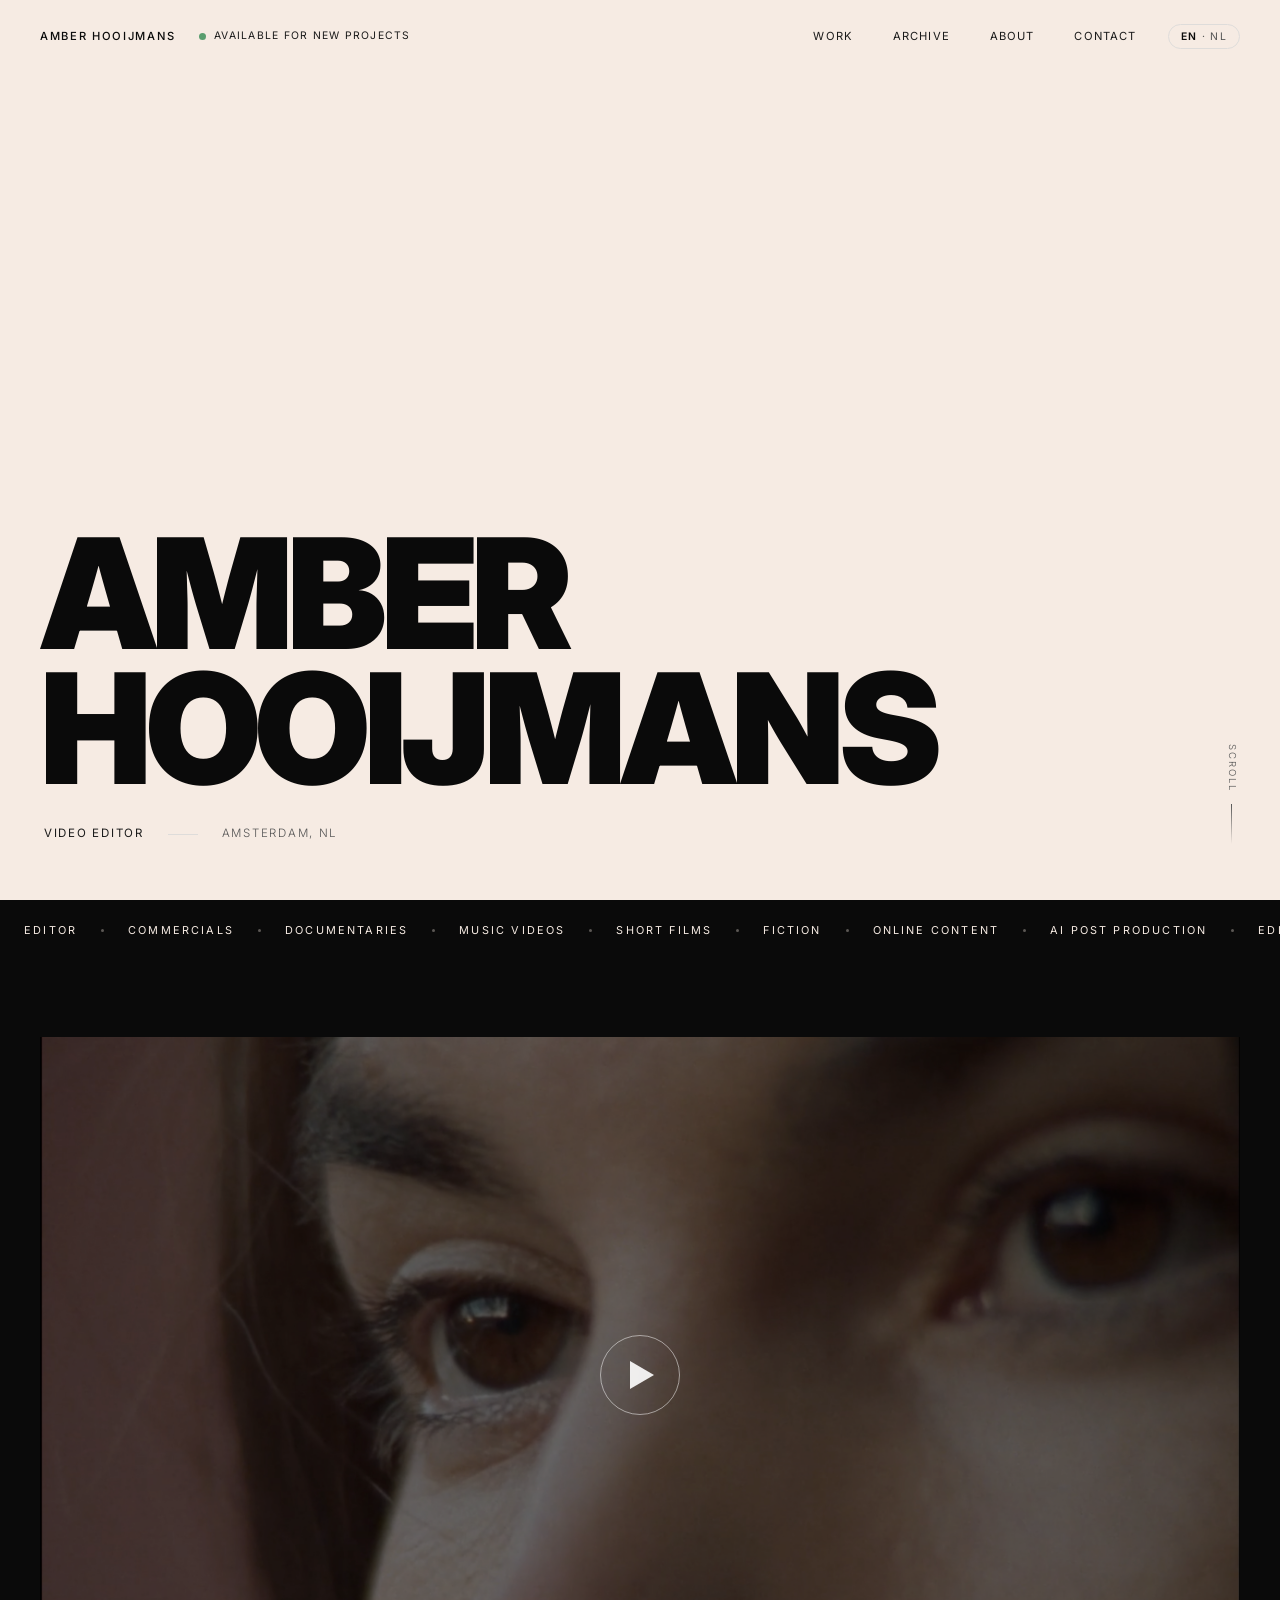
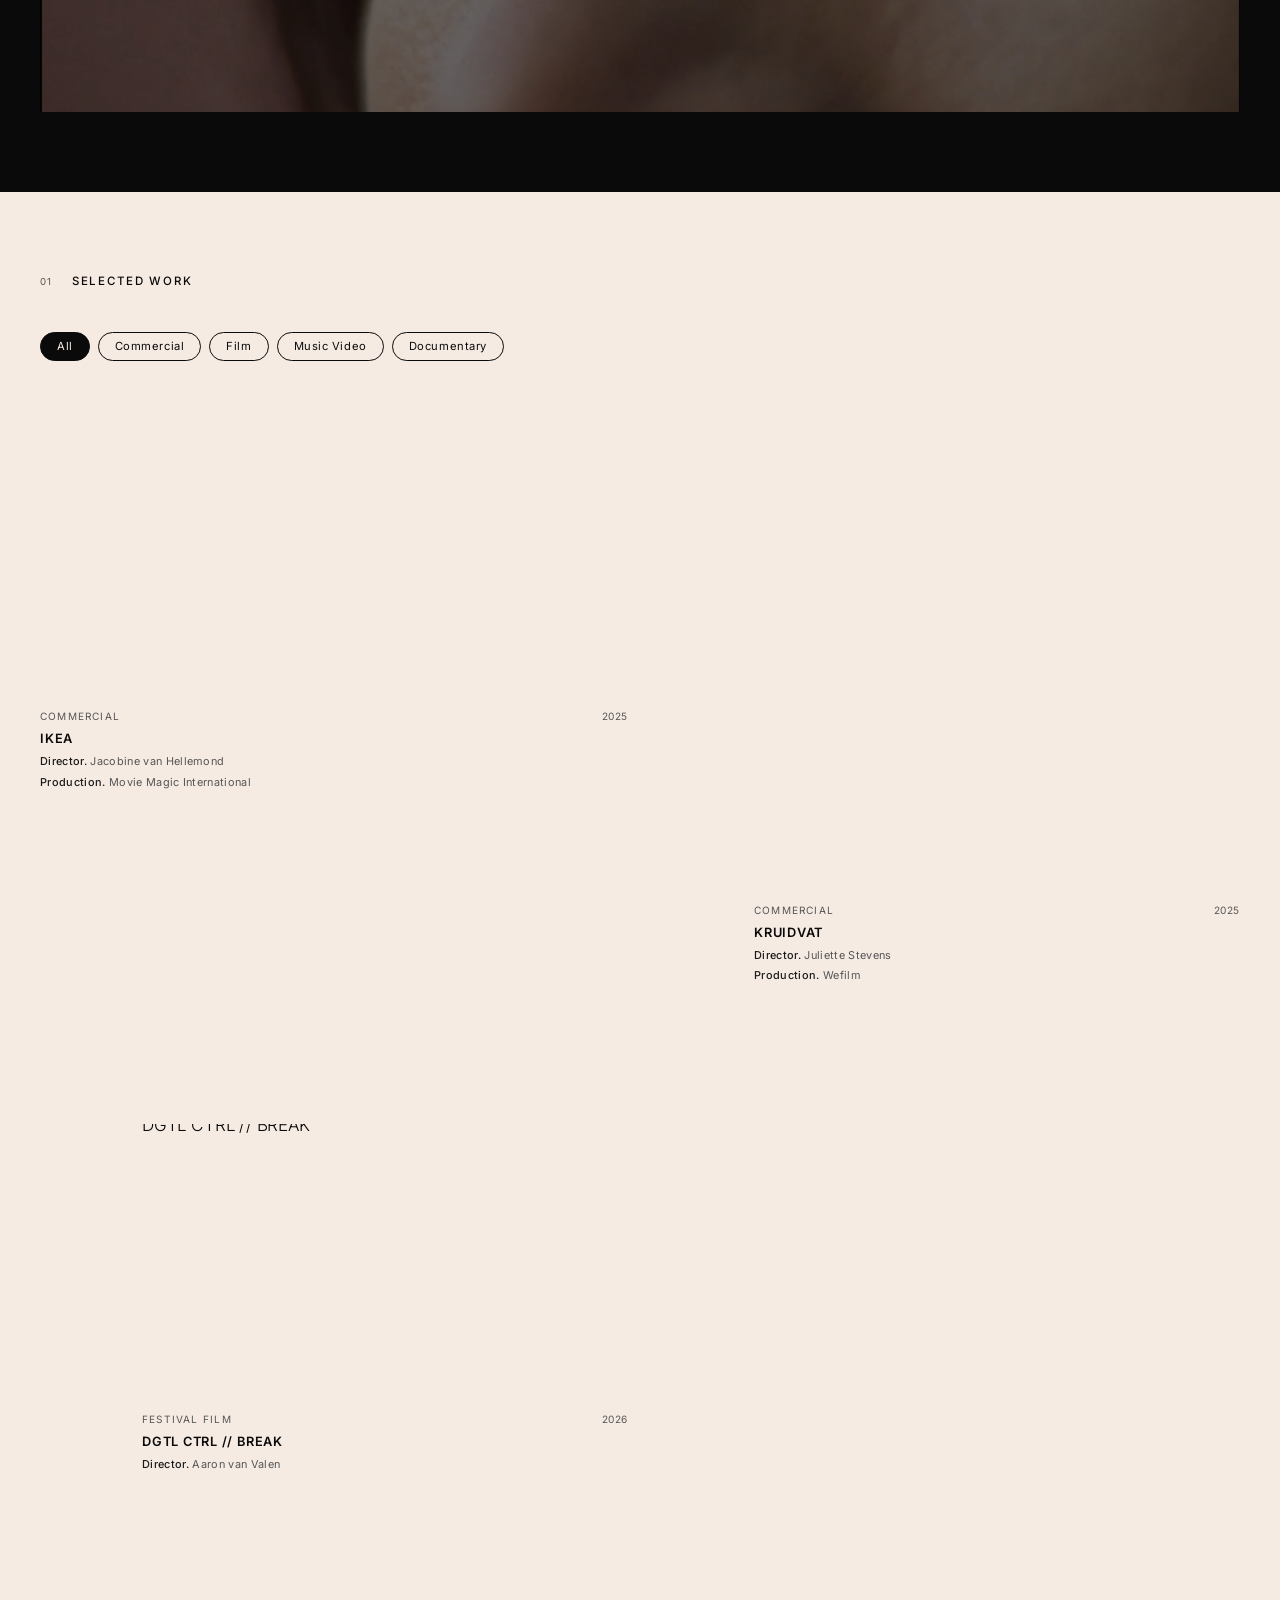
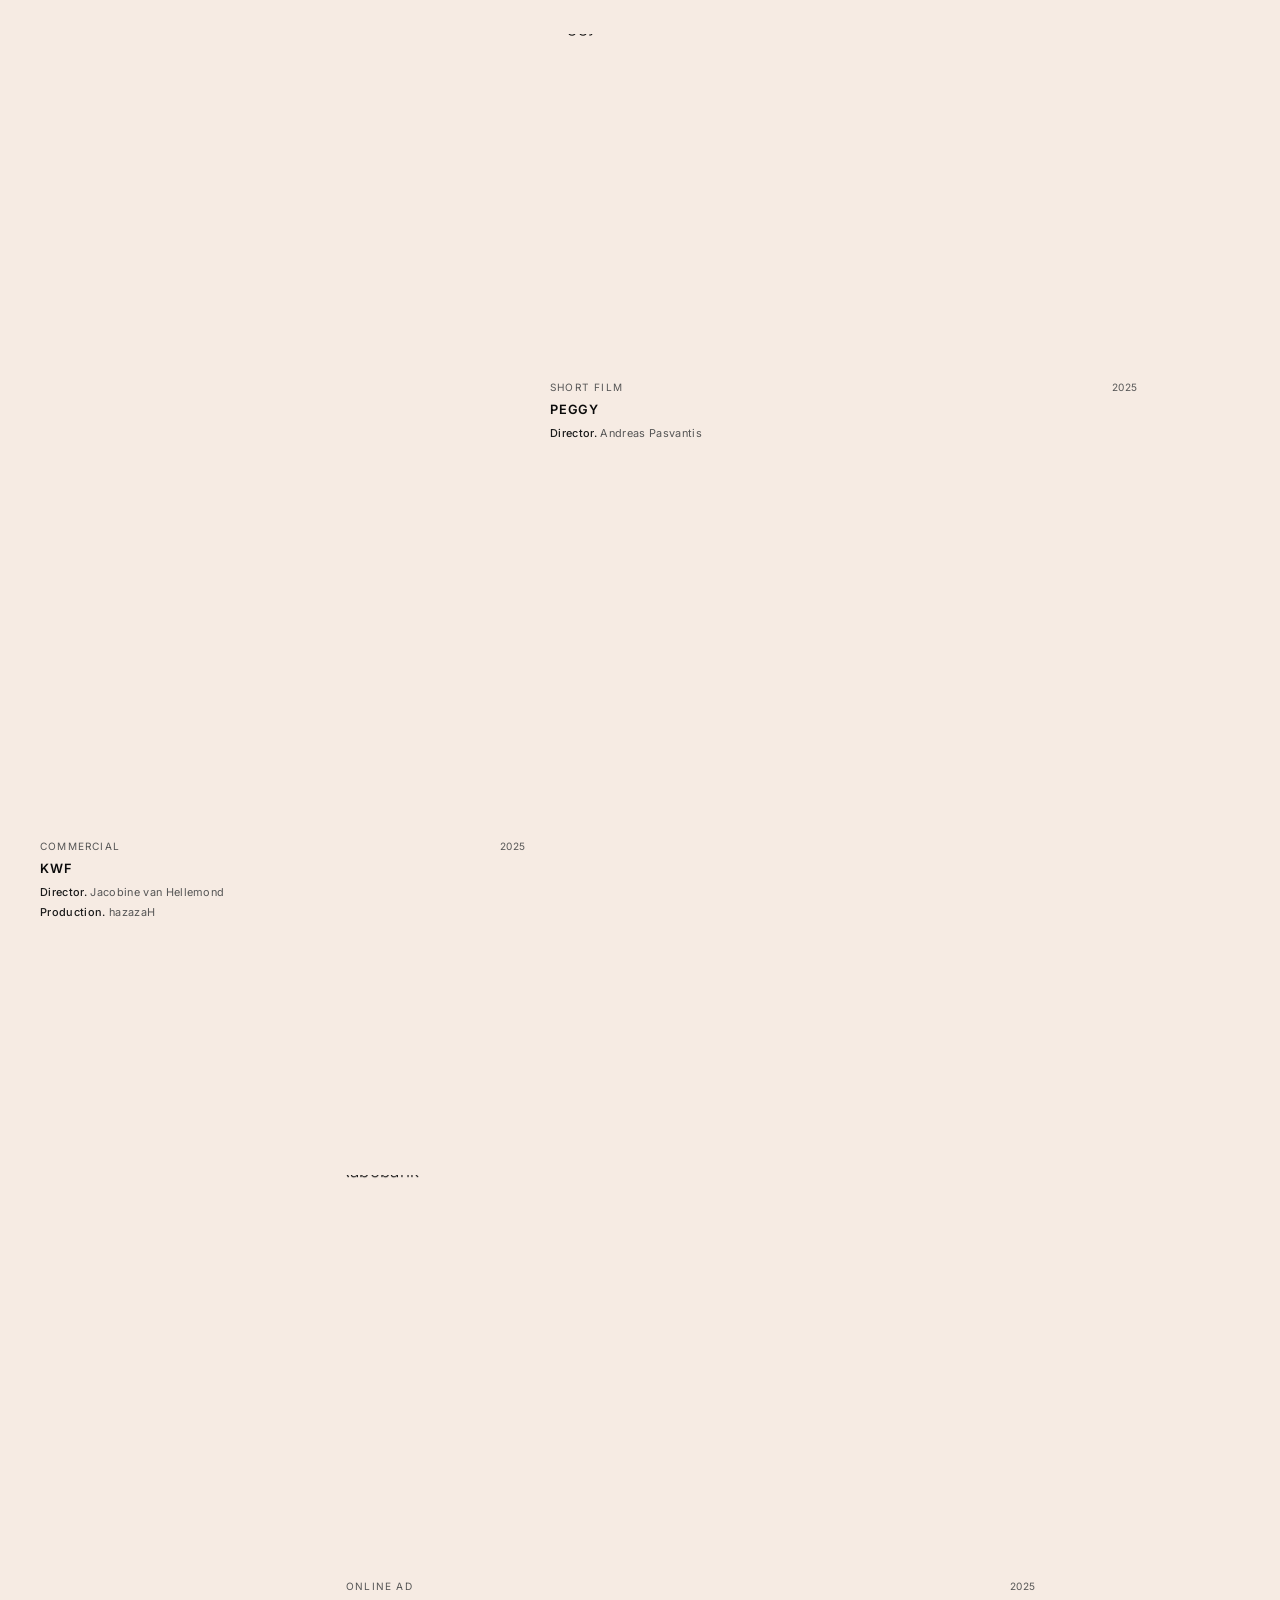
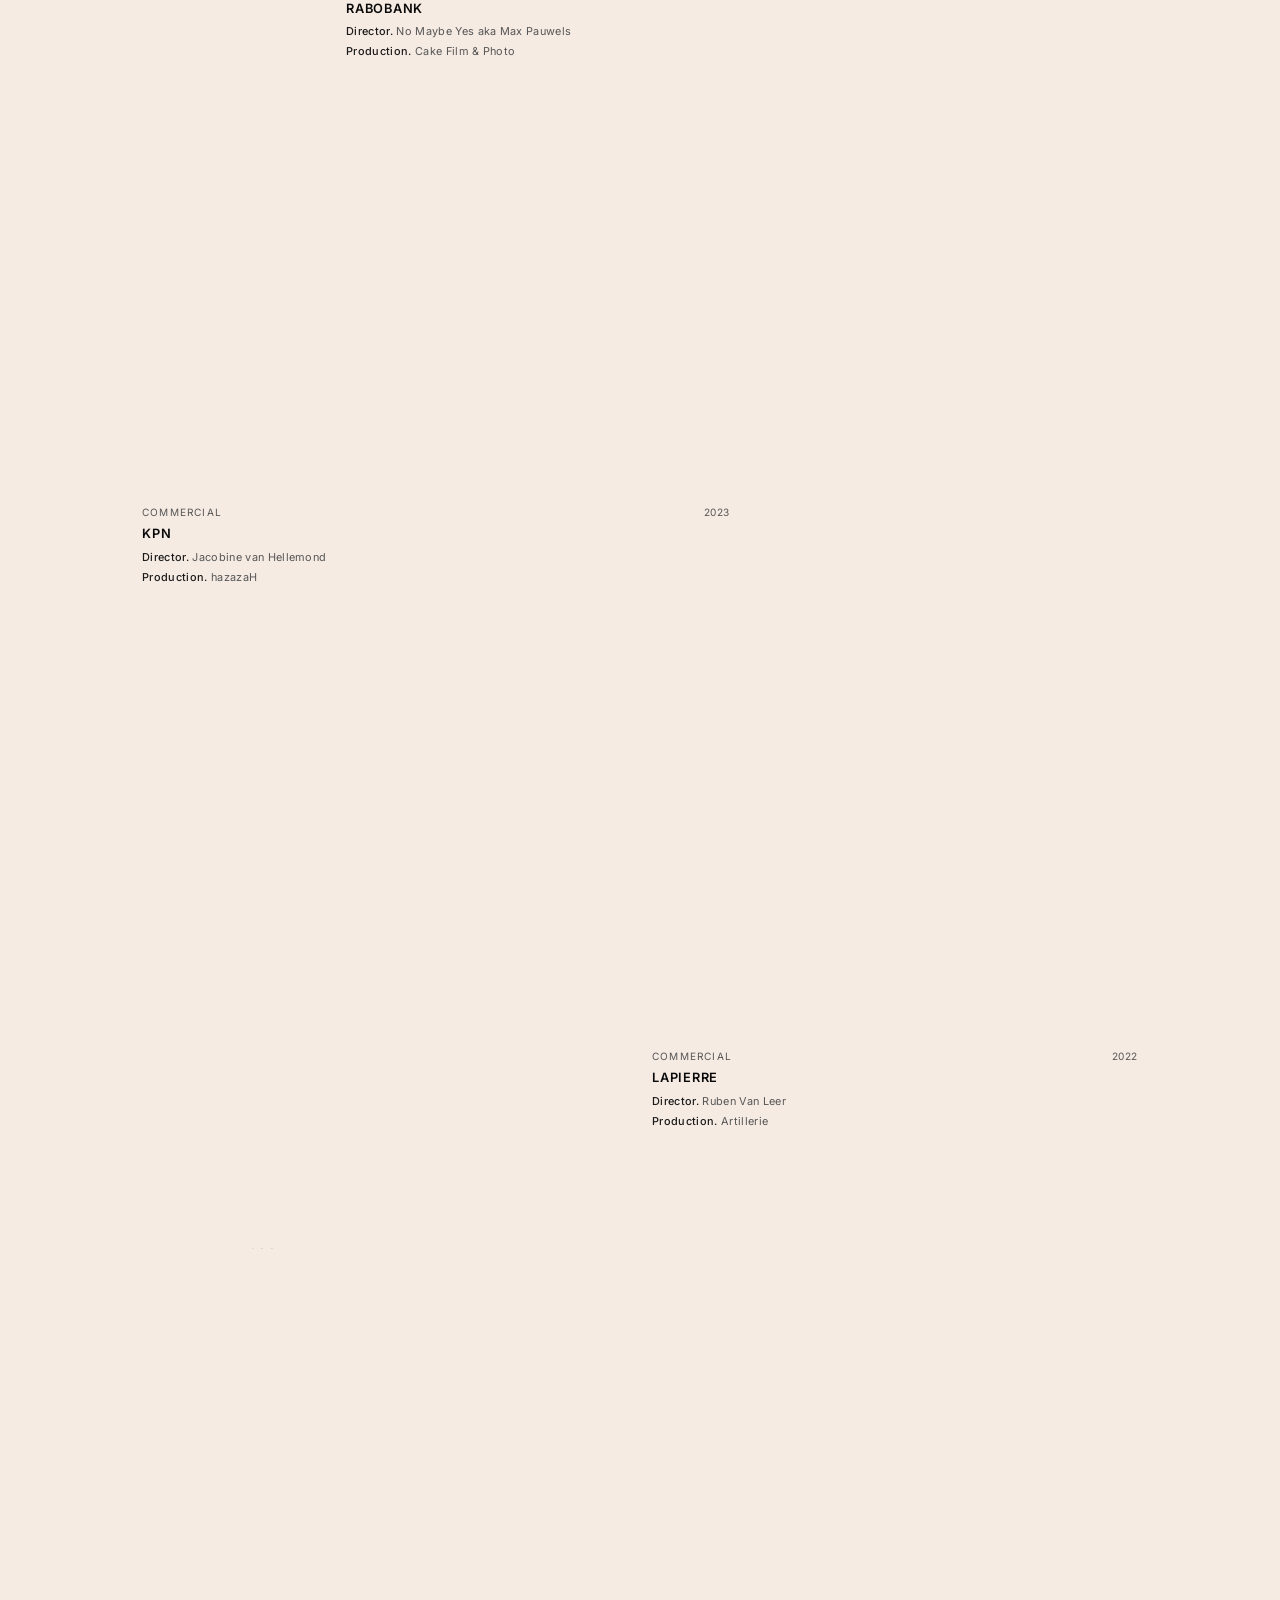
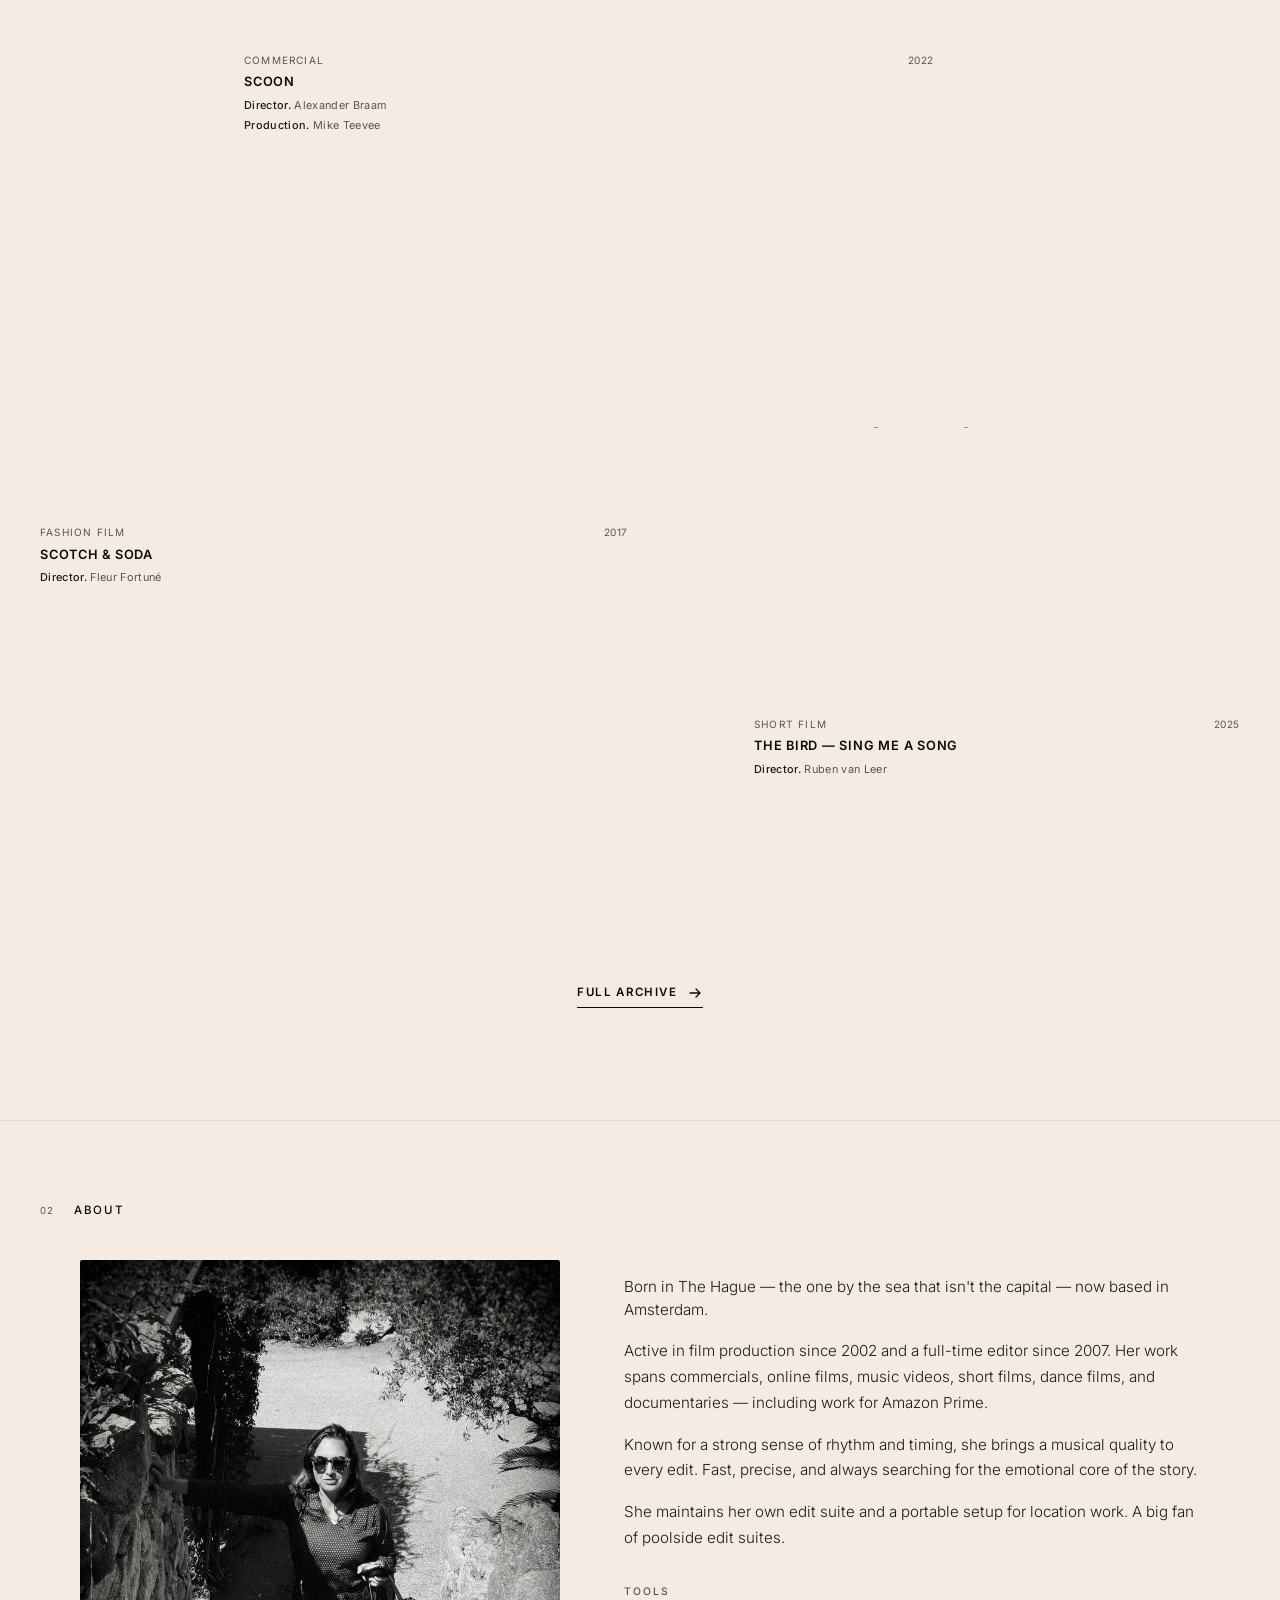
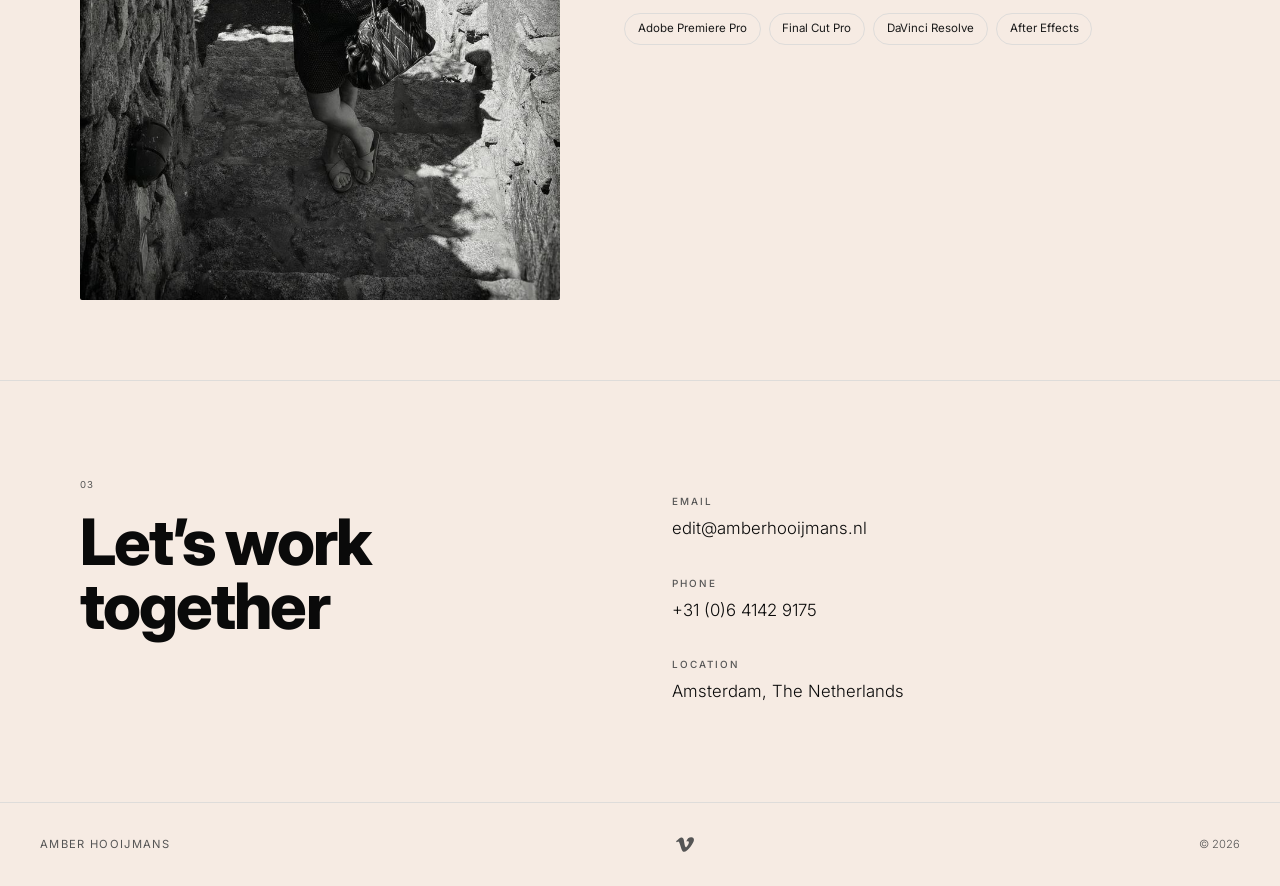
==== commit ad37796a: "Remove 'Showreel 2025' label from showreel section Co-Authored-By: Claude Sonnet 4.6 <noreply@anthro" ====
--- a/index.html
+++ b/index.html
@@ -150,7 +150,7 @@
 <!-- SHOWREEL -->
 <section id="reel" class="reel">
   <div class="reel-container">
-    <span class="reel-label reveal" data-i18n="reel_label">Showreel 2025</span>
+
     <div class="reel-video reveal">
       <div class="reel-placeholder" id="reelPlaceholder">
         <img class="reel-still" src="assets/images/showreel-still.jpg" alt="Amber Hooijmans showreel 2025 — video editor Amsterdam">
--- a/css/style.css
+++ b/css/style.css
@@ -552,16 +552,16 @@
   align-items: start;
 }
 
-/* Default (all) — staggered positions */
-.project-archive .project-item:nth-child(1) { grid-column: 1 / 7;  padding-bottom: 7rem; }
-.project-archive .project-item:nth-child(2) { grid-column: 8 / 13; padding-top: 14rem; padding-bottom: 7rem; }
-.project-archive .project-item:nth-child(3) { grid-column: 2 / 7;  padding-bottom: 7rem; }
-.project-archive .project-item:nth-child(4) { grid-column: 6 / 12; padding-top: 5rem;  padding-bottom: 7rem; }
-.project-archive .project-item:nth-child(5) { grid-column: 1 / 6;  padding-bottom: 7rem; }
-.project-archive .project-item:nth-child(6) { grid-column: 4 / 11; padding-top: 8rem;  padding-bottom: 7rem; }
-.project-archive .project-item:nth-child(7) { grid-column: 2 / 8;  padding-bottom: 7rem; }
-.project-archive .project-item:nth-child(8) { grid-column: 7 / 12; padding-top: 4rem;  padding-bottom: 7rem; }
-.project-archive .project-item:nth-child(9) { grid-column: 3 / 10; padding-bottom: 4rem; }
+/* Default (all) — staggered positions, repeating every 9 items */
+.project-archive .project-item:nth-child(9n+1) { grid-column: 1 / 7;  padding-bottom: 7rem; padding-top: 0; }
+.project-archive .project-item:nth-child(9n+2) { grid-column: 8 / 13; padding-top: 14rem; padding-bottom: 7rem; }
+.project-archive .project-item:nth-child(9n+3) { grid-column: 2 / 7;  padding-bottom: 7rem; padding-top: 0; }
+.project-archive .project-item:nth-child(9n+4) { grid-column: 6 / 12; padding-top: 5rem;  padding-bottom: 7rem; }
+.project-archive .project-item:nth-child(9n+5) { grid-column: 1 / 6;  padding-bottom: 7rem; padding-top: 0; }
+.project-archive .project-item:nth-child(9n+6) { grid-column: 4 / 11; padding-top: 8rem;  padding-bottom: 7rem; }
+.project-archive .project-item:nth-child(9n+7) { grid-column: 2 / 8;  padding-bottom: 7rem; padding-top: 0; }
+.project-archive .project-item:nth-child(9n+8) { grid-column: 7 / 12; padding-top: 4rem;  padding-bottom: 7rem; }
+.project-archive .project-item:nth-child(9n+9) { grid-column: 3 / 10; padding-bottom: 4rem; padding-top: 0; }
 
 /* Filtered state — simple 3-col grid */
 .project-archive.is-filtered {
@@ -1123,15 +1123,15 @@
     padding: 0 2rem;
   }
 
-  .project-archive .project-item:nth-child(1) { grid-column: 1 / 5; }
-  .project-archive .project-item:nth-child(2) { grid-column: 6 / 9; padding-top: 10rem; }
-  .project-archive .project-item:nth-child(3) { grid-column: 1 / 5; }
-  .project-archive .project-item:nth-child(4) { grid-column: 4 / 9; padding-top: 4rem; }
-  .project-archive .project-item:nth-child(5) { grid-column: 1 / 5; }
-  .project-archive .project-item:nth-child(6) { grid-column: 3 / 8; padding-top: 6rem; }
-  .project-archive .project-item:nth-child(7) { grid-column: 1 / 6; }
-  .project-archive .project-item:nth-child(8) { grid-column: 5 / 9; padding-top: 3rem; }
-  .project-archive .project-item:nth-child(9) { grid-column: 2 / 7; }
+  .project-archive .project-item:nth-child(9n+1) { grid-column: 1 / 5; padding-top: 0; }
+  .project-archive .project-item:nth-child(9n+2) { grid-column: 6 / 9; padding-top: 10rem; }
+  .project-archive .project-item:nth-child(9n+3) { grid-column: 1 / 5; padding-top: 0; }
+  .project-archive .project-item:nth-child(9n+4) { grid-column: 4 / 9; padding-top: 4rem; }
+  .project-archive .project-item:nth-child(9n+5) { grid-column: 1 / 5; padding-top: 0; }
+  .project-archive .project-item:nth-child(9n+6) { grid-column: 3 / 8; padding-top: 6rem; }
+  .project-archive .project-item:nth-child(9n+7) { grid-column: 1 / 6; padding-top: 0; }
+  .project-archive .project-item:nth-child(9n+8) { grid-column: 5 / 9; padding-top: 3rem; }
+  .project-archive .project-item:nth-child(9n+9) { grid-column: 2 / 7; padding-top: 0; }
 
   .project-archive.is-filtered {
     grid-template-columns: repeat(2, 1fr);
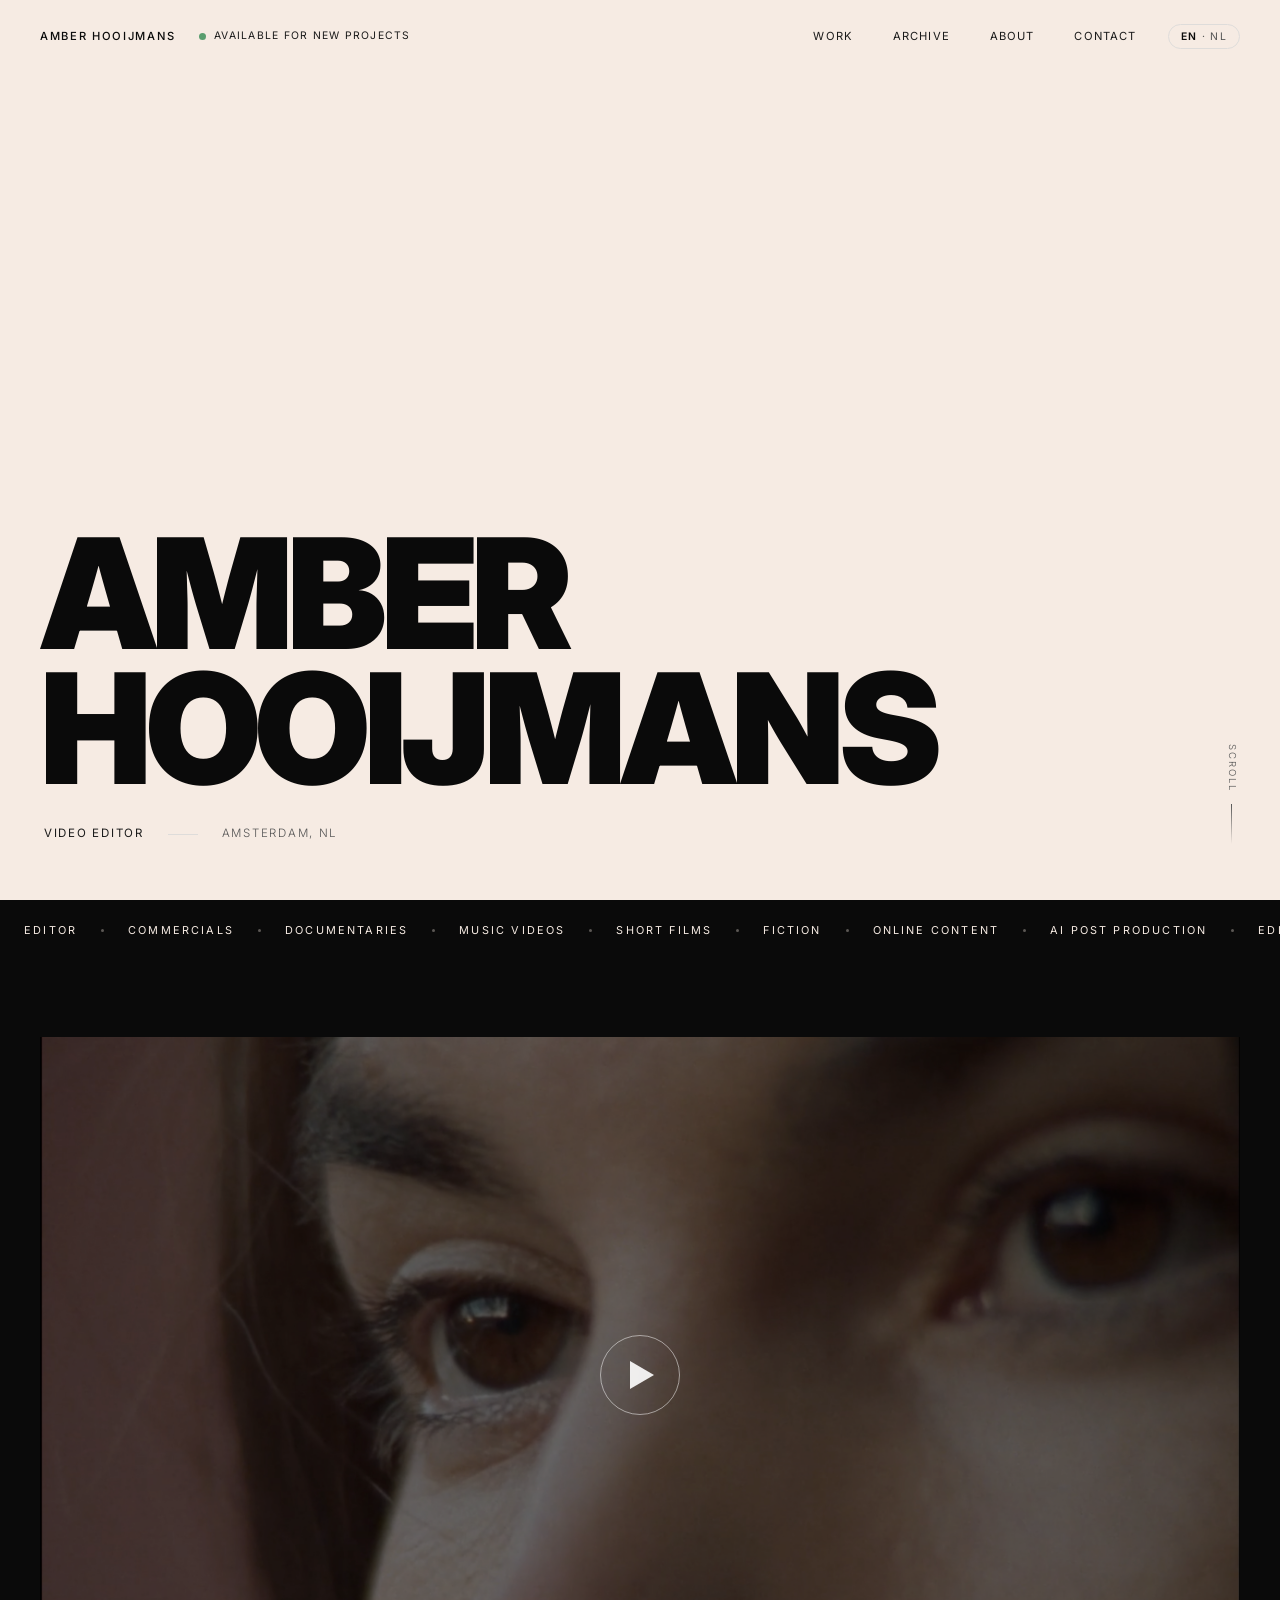
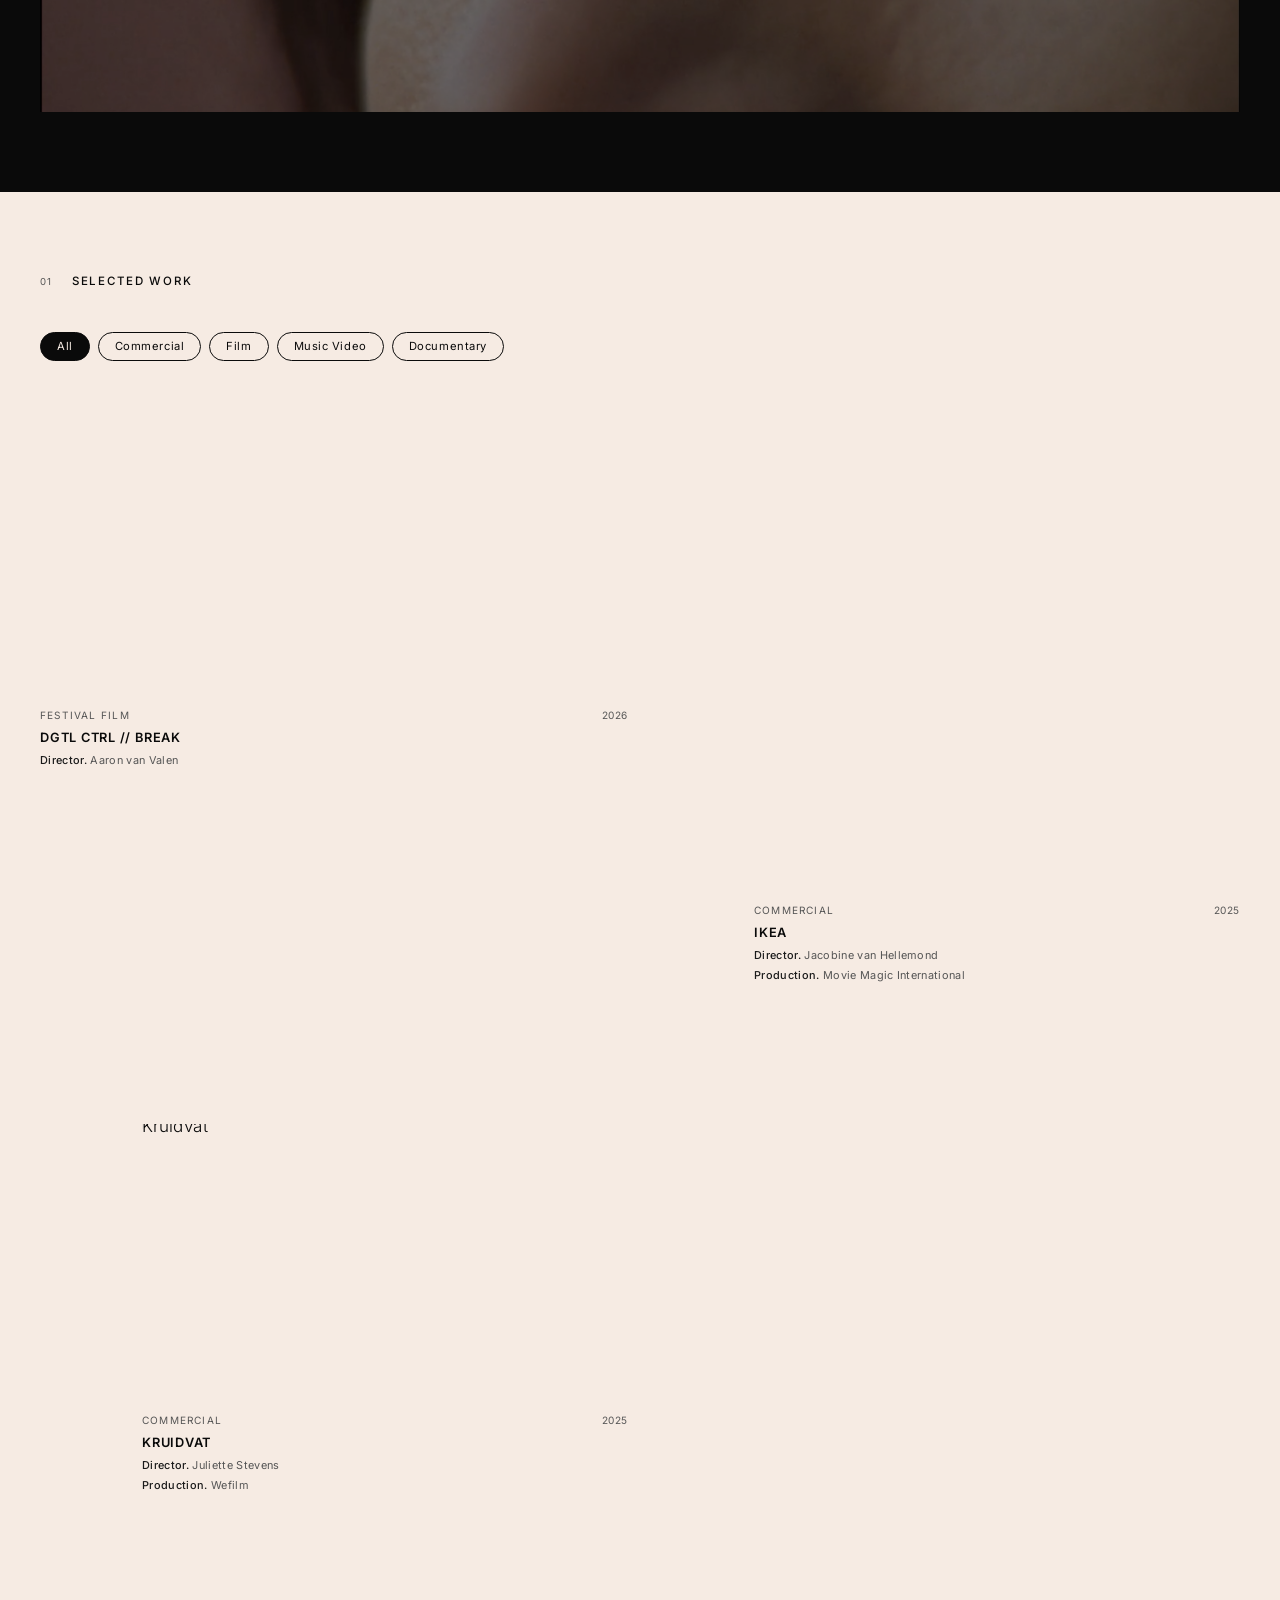
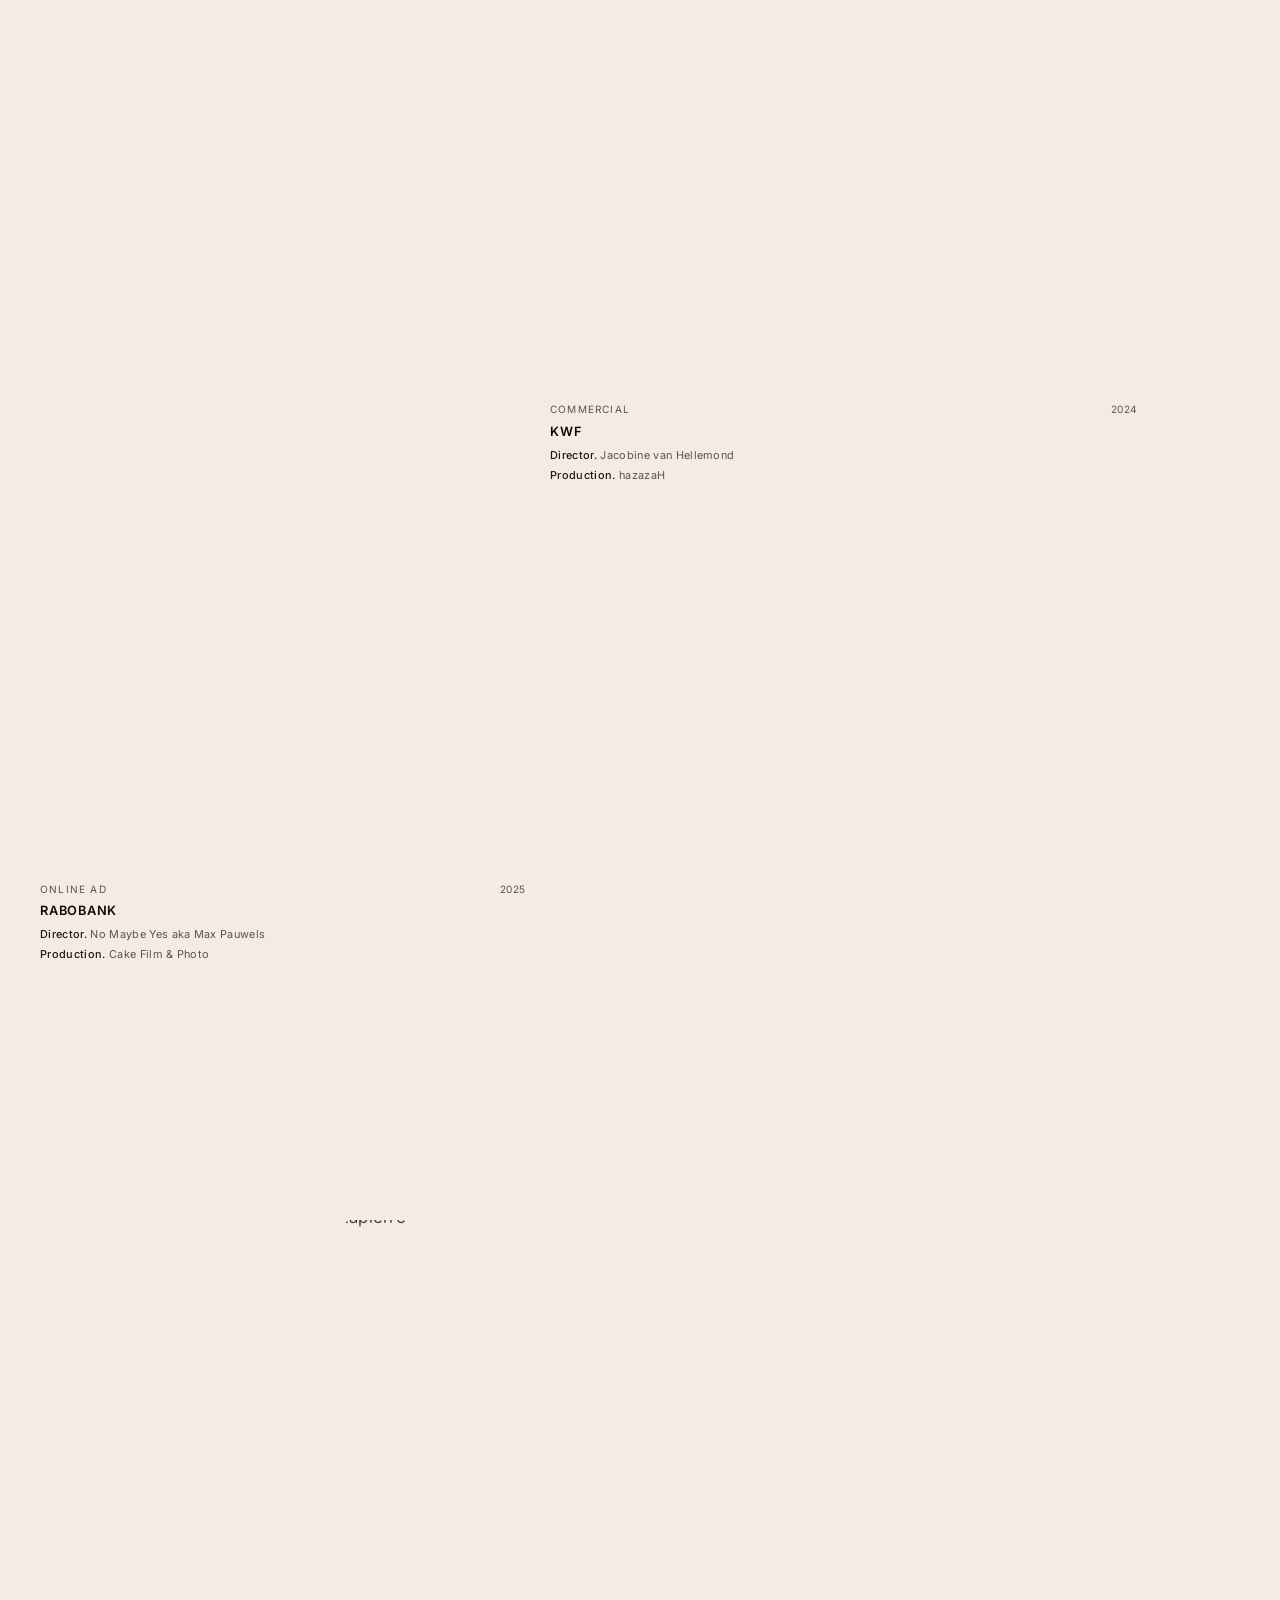
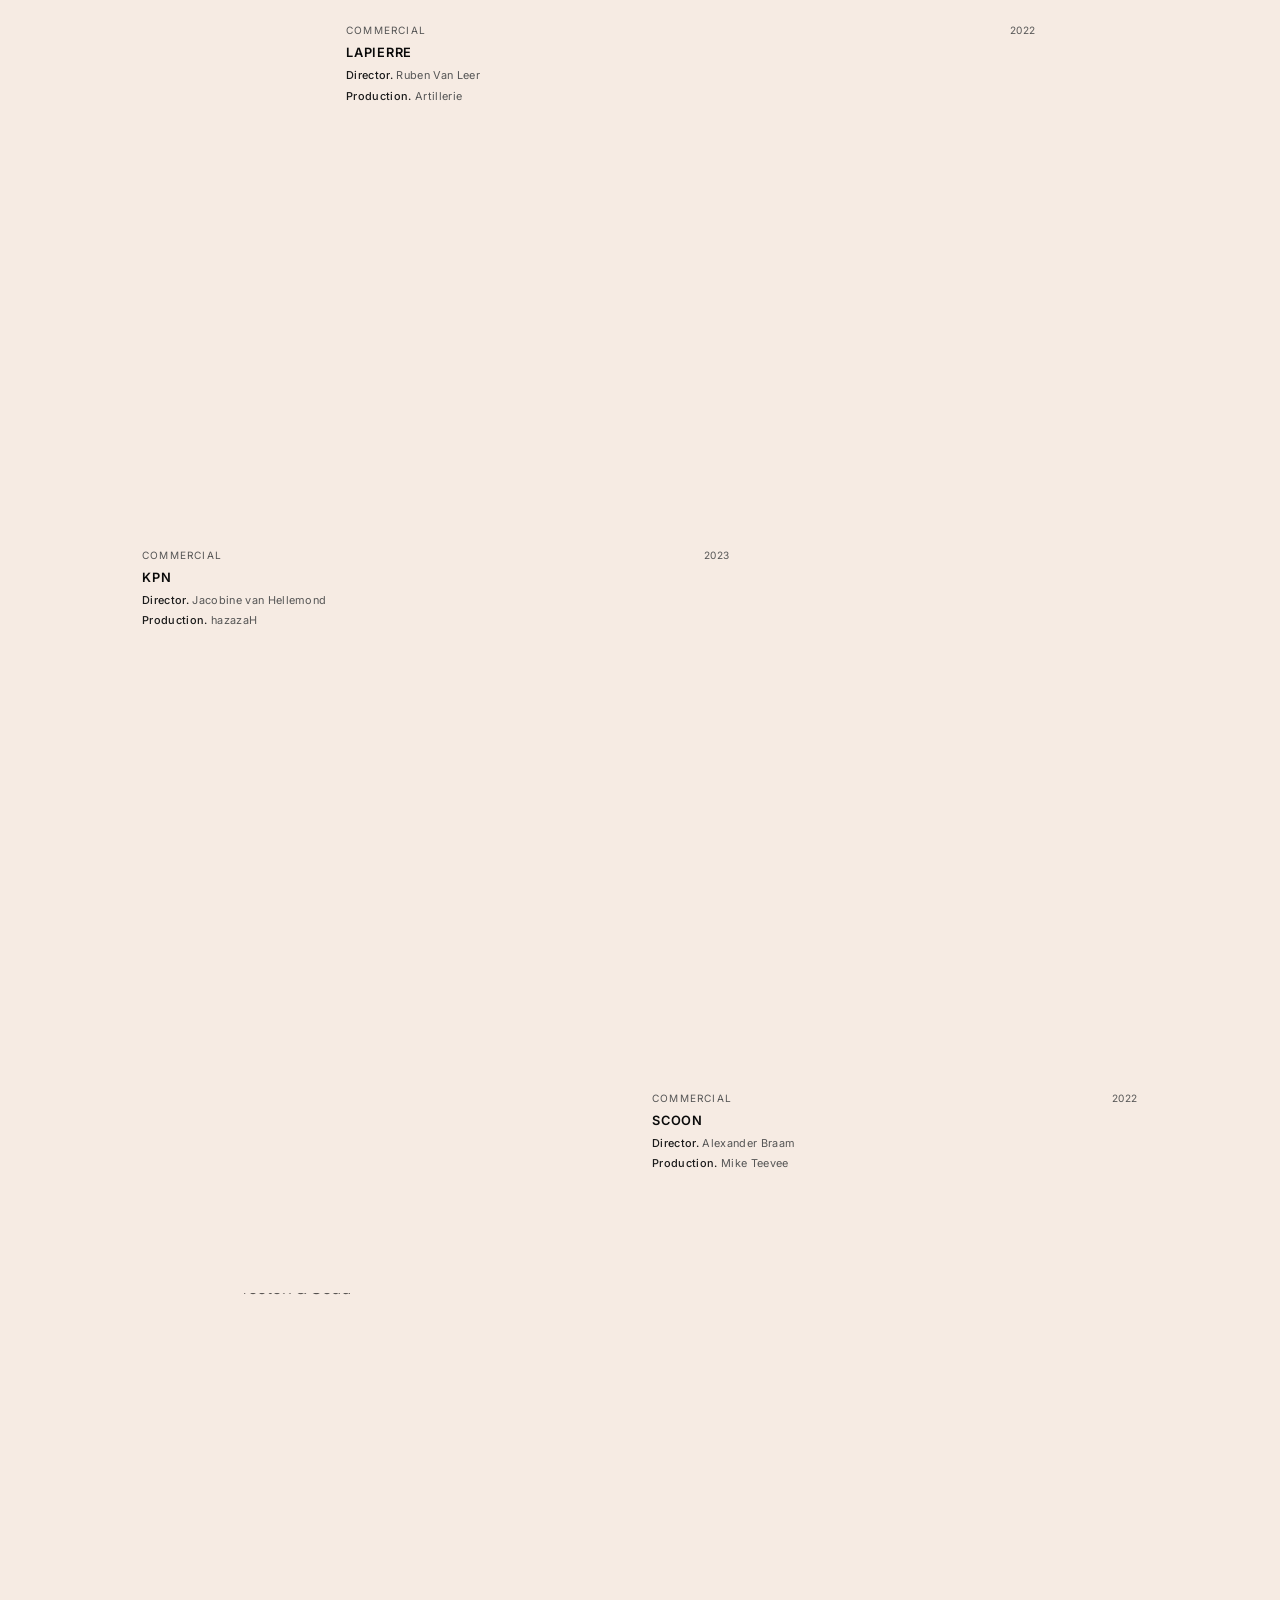
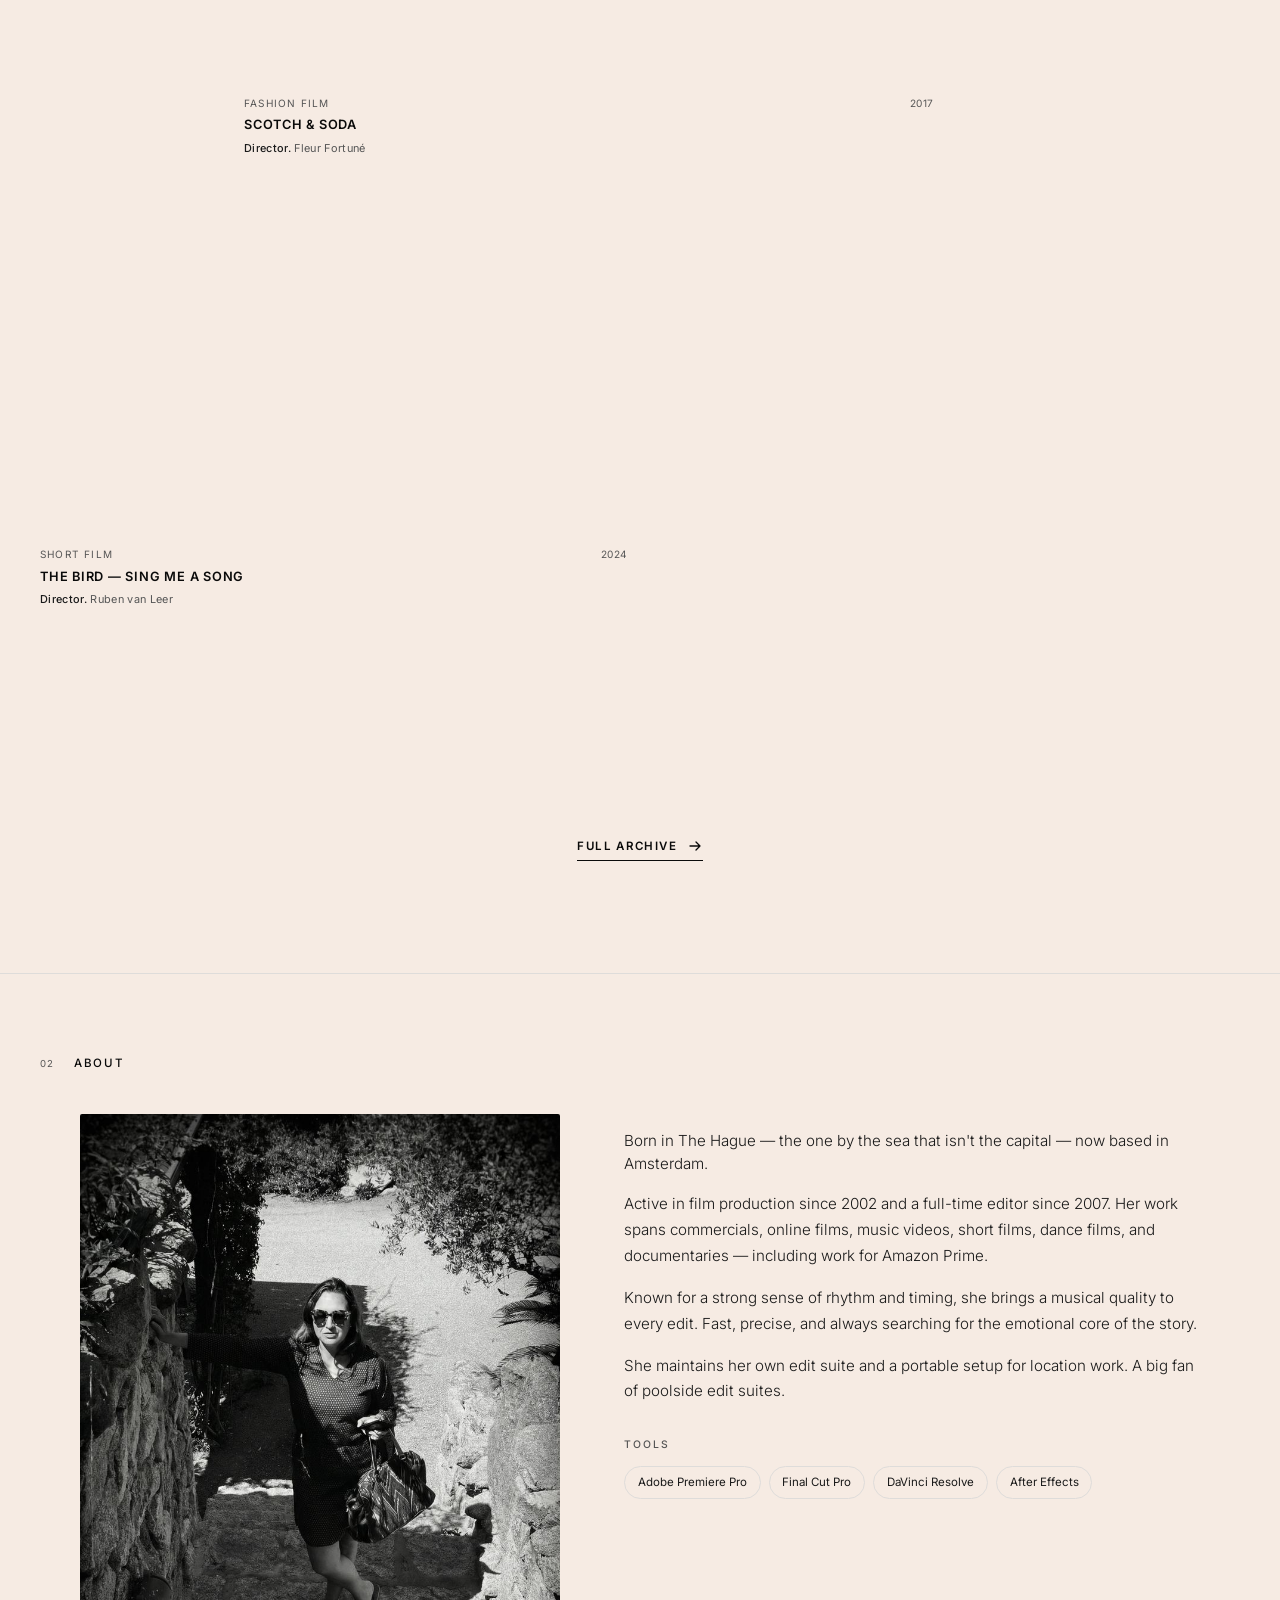
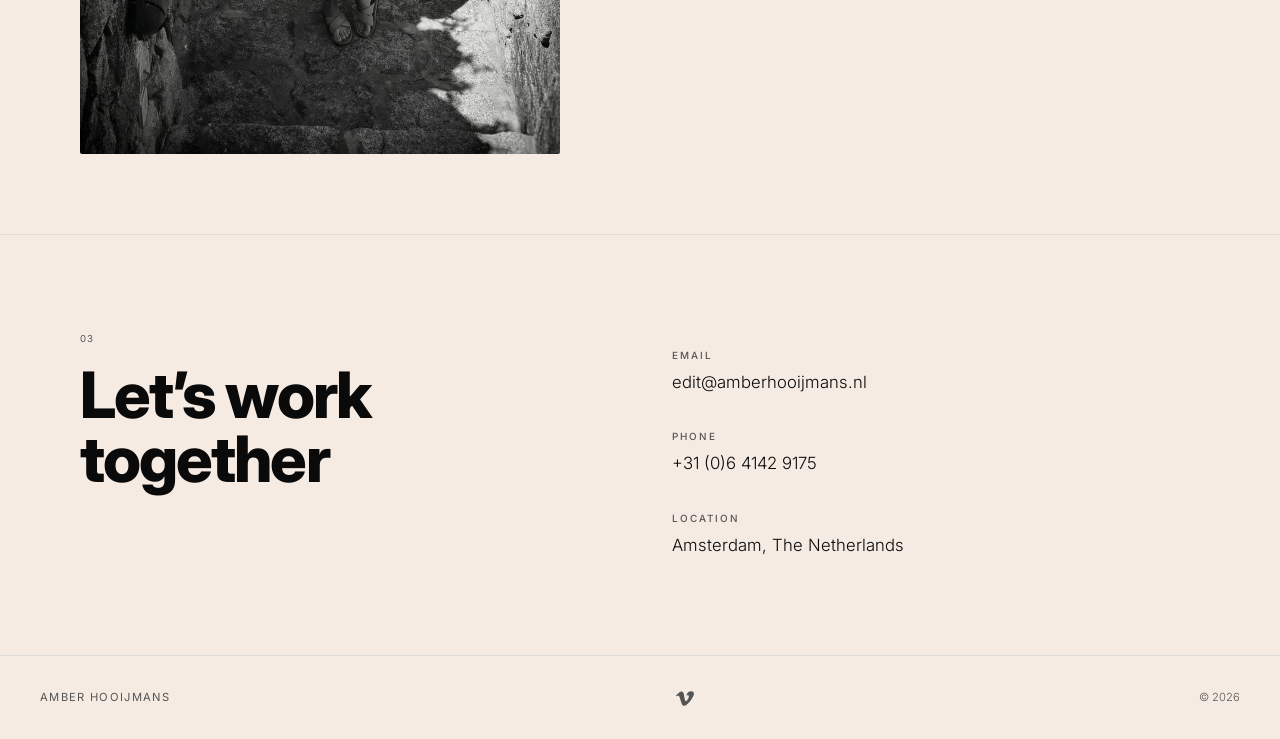
==== commit 65b1d49b: "Make showreel video editable via CMS Showreel Vimeo ID now lives in about.json. Changing it in the C" ====
--- a/index.html
+++ b/index.html
@@ -153,8 +153,8 @@
 
     <div class="reel-video reveal">
       <div class="reel-placeholder" id="reelPlaceholder">
-        <img class="reel-still" src="assets/images/showreel-still.jpg" alt="Amber Hooijmans showreel 2025 — video editor Amsterdam">
-        <button class="play-btn" id="reelPlayBtn" data-vimeo="1073861924" aria-label="Play showreel">
+        <img class="reel-still" id="reelStill" src="assets/images/showreel-still.jpg" alt="Amber Hooijmans showreel — video editor Amsterdam">
+        <button class="play-btn" id="reelPlayBtn" data-vimeo="" aria-label="Play showreel">
           <svg width="24" height="28" viewBox="0 0 24 28" fill="none">
             <path d="M24 14L0 28V0L24 14Z" fill="currentColor"/>
           </svg>
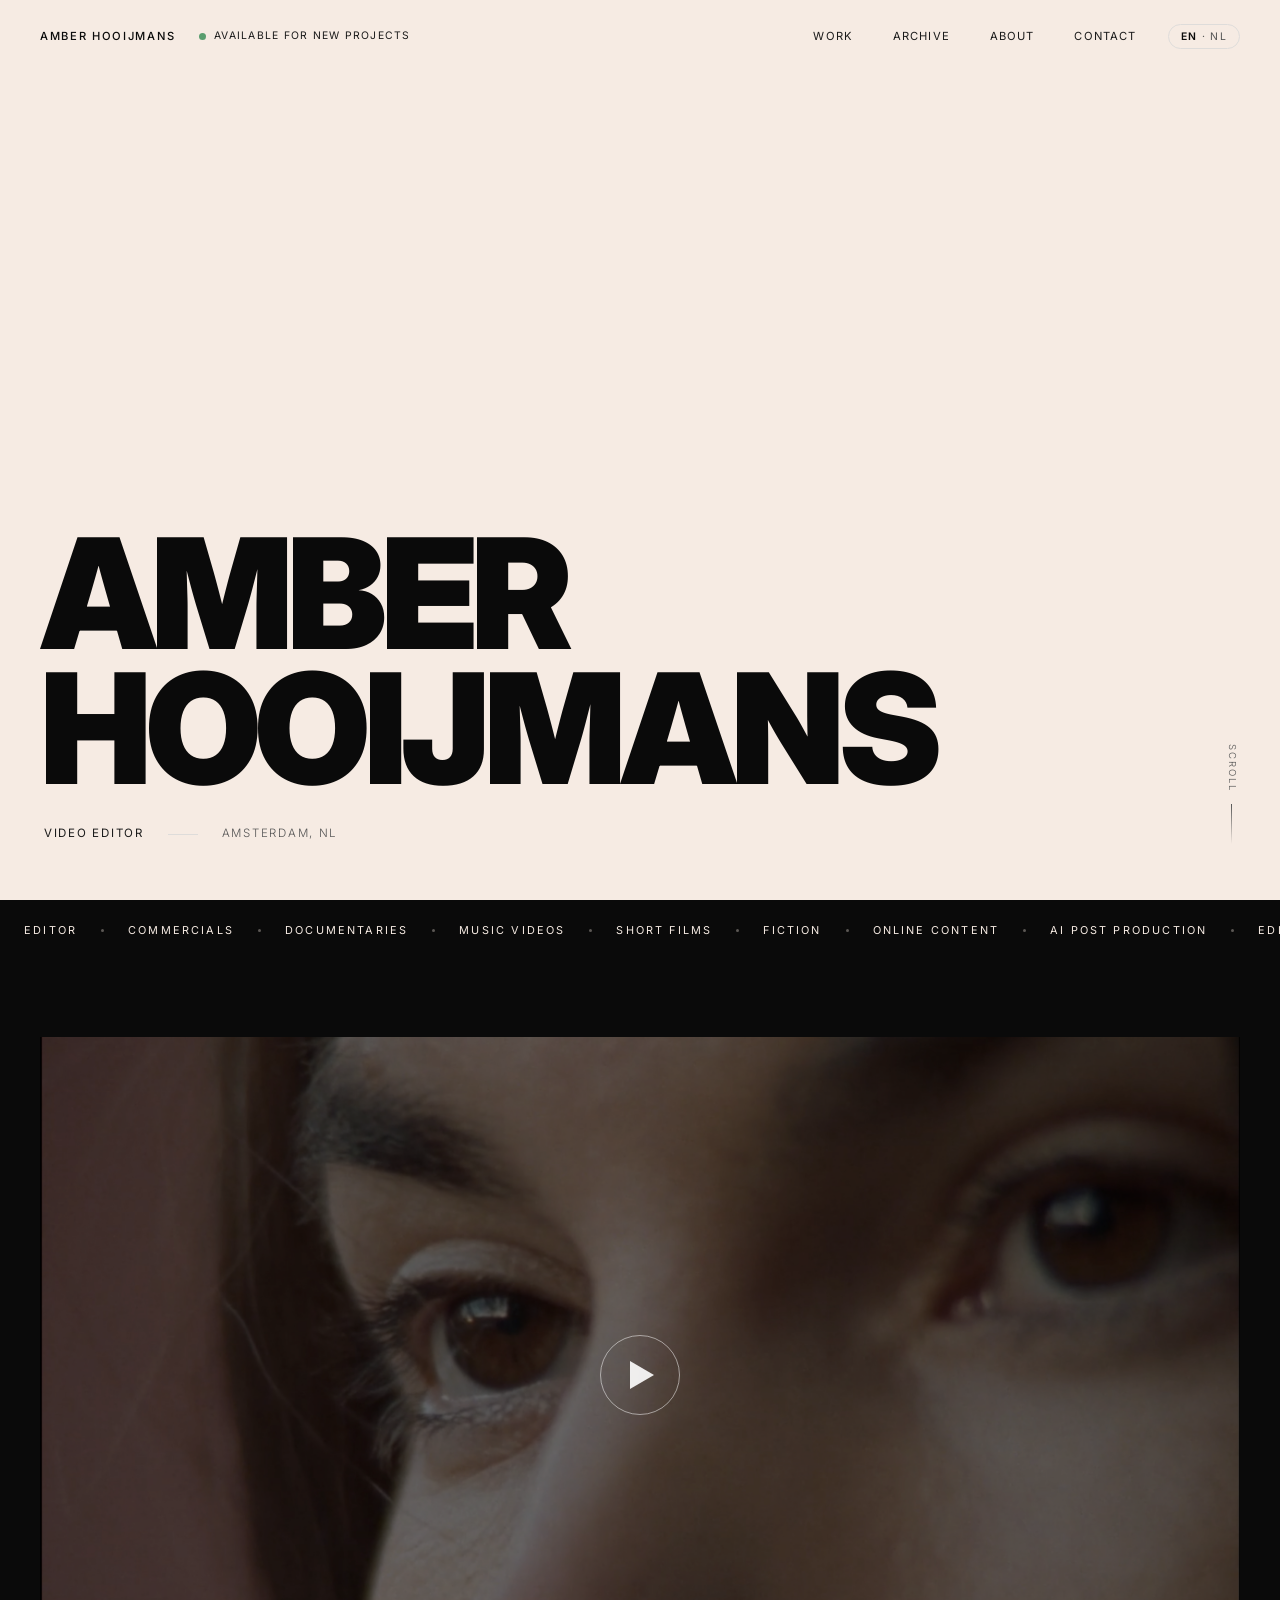
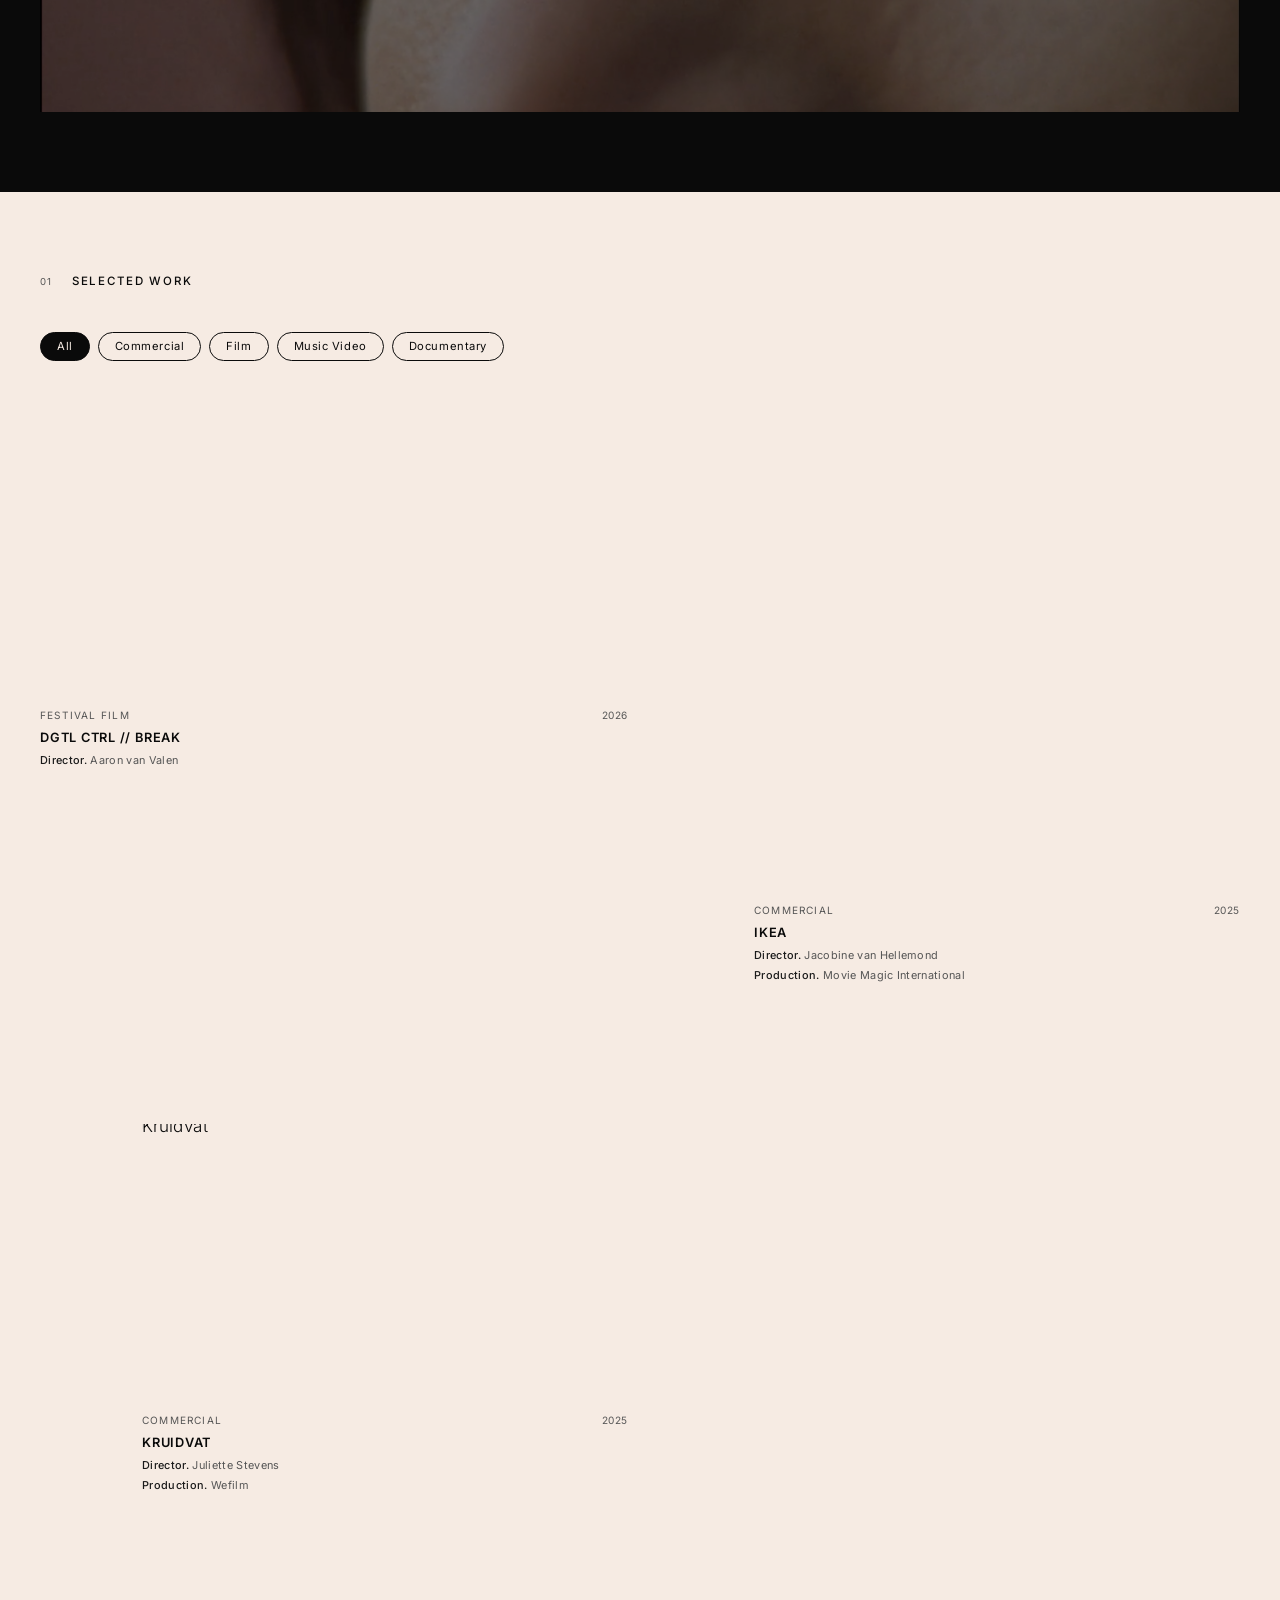
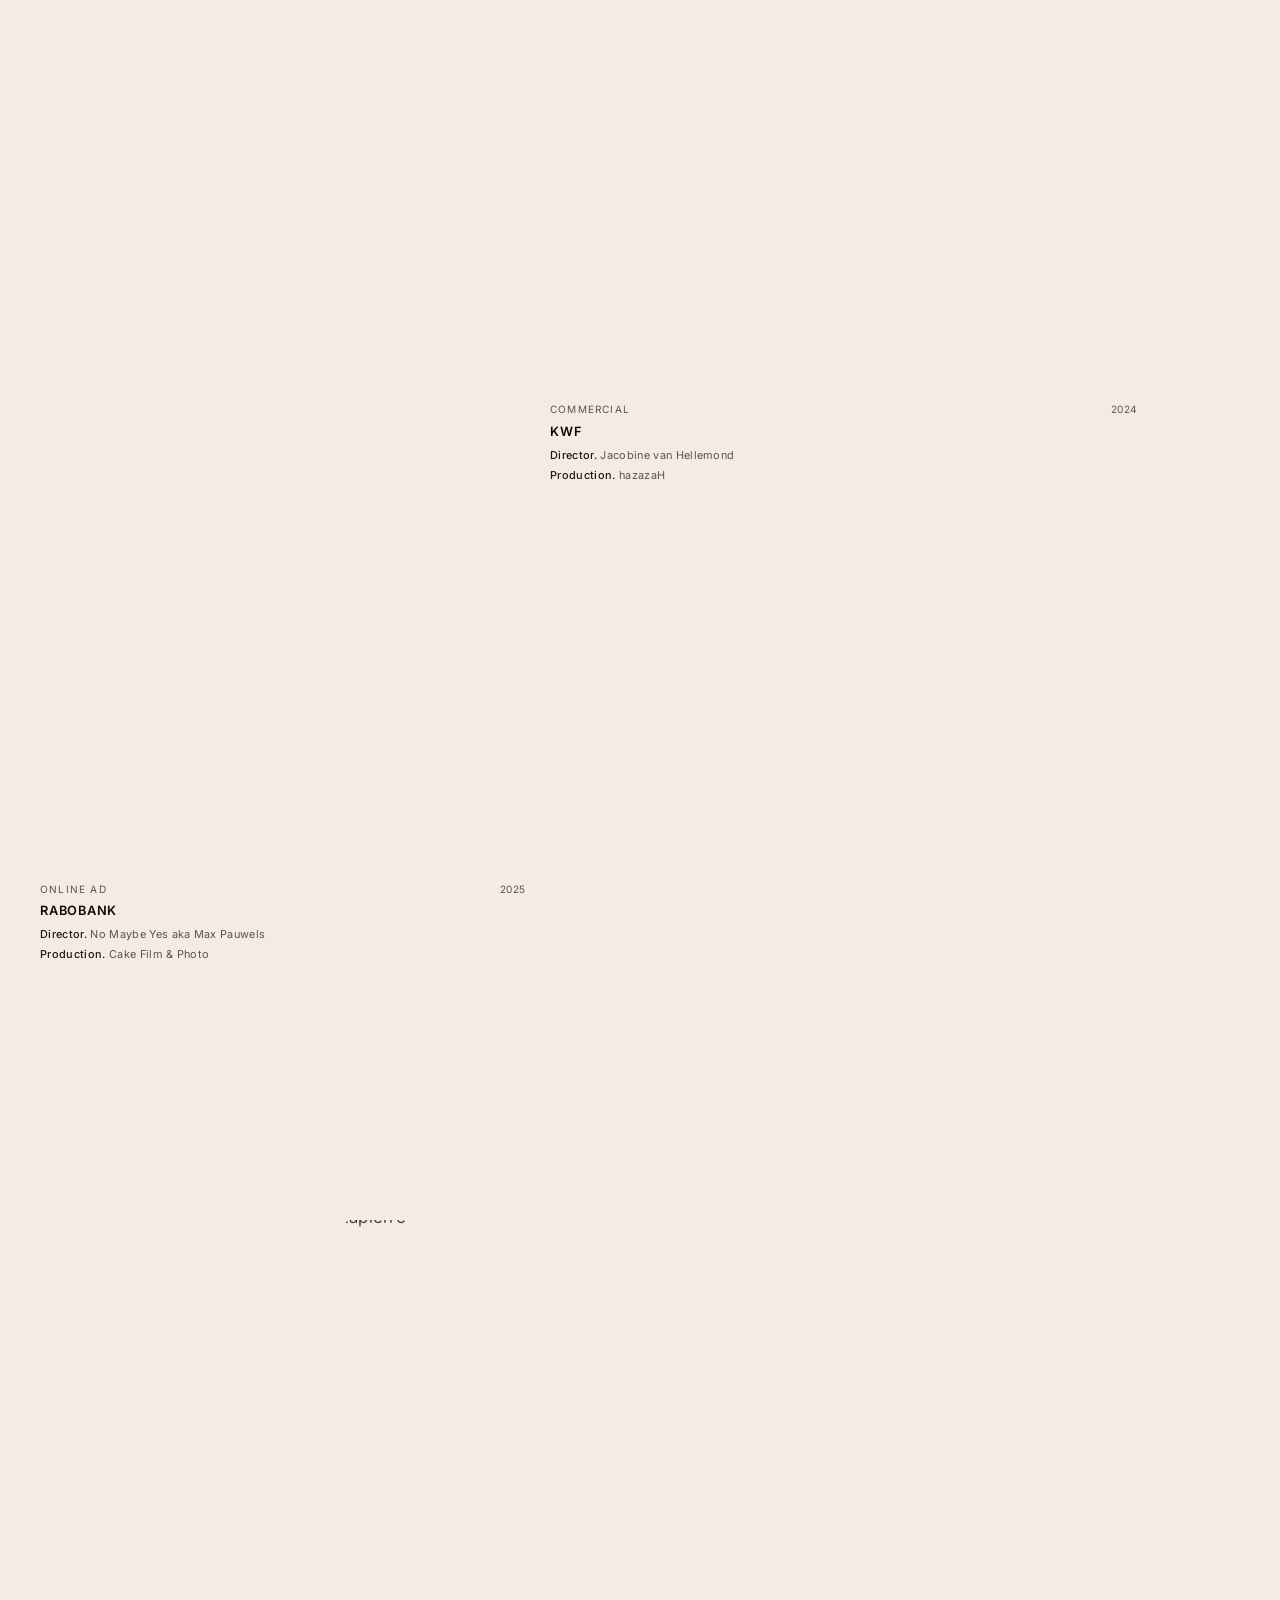
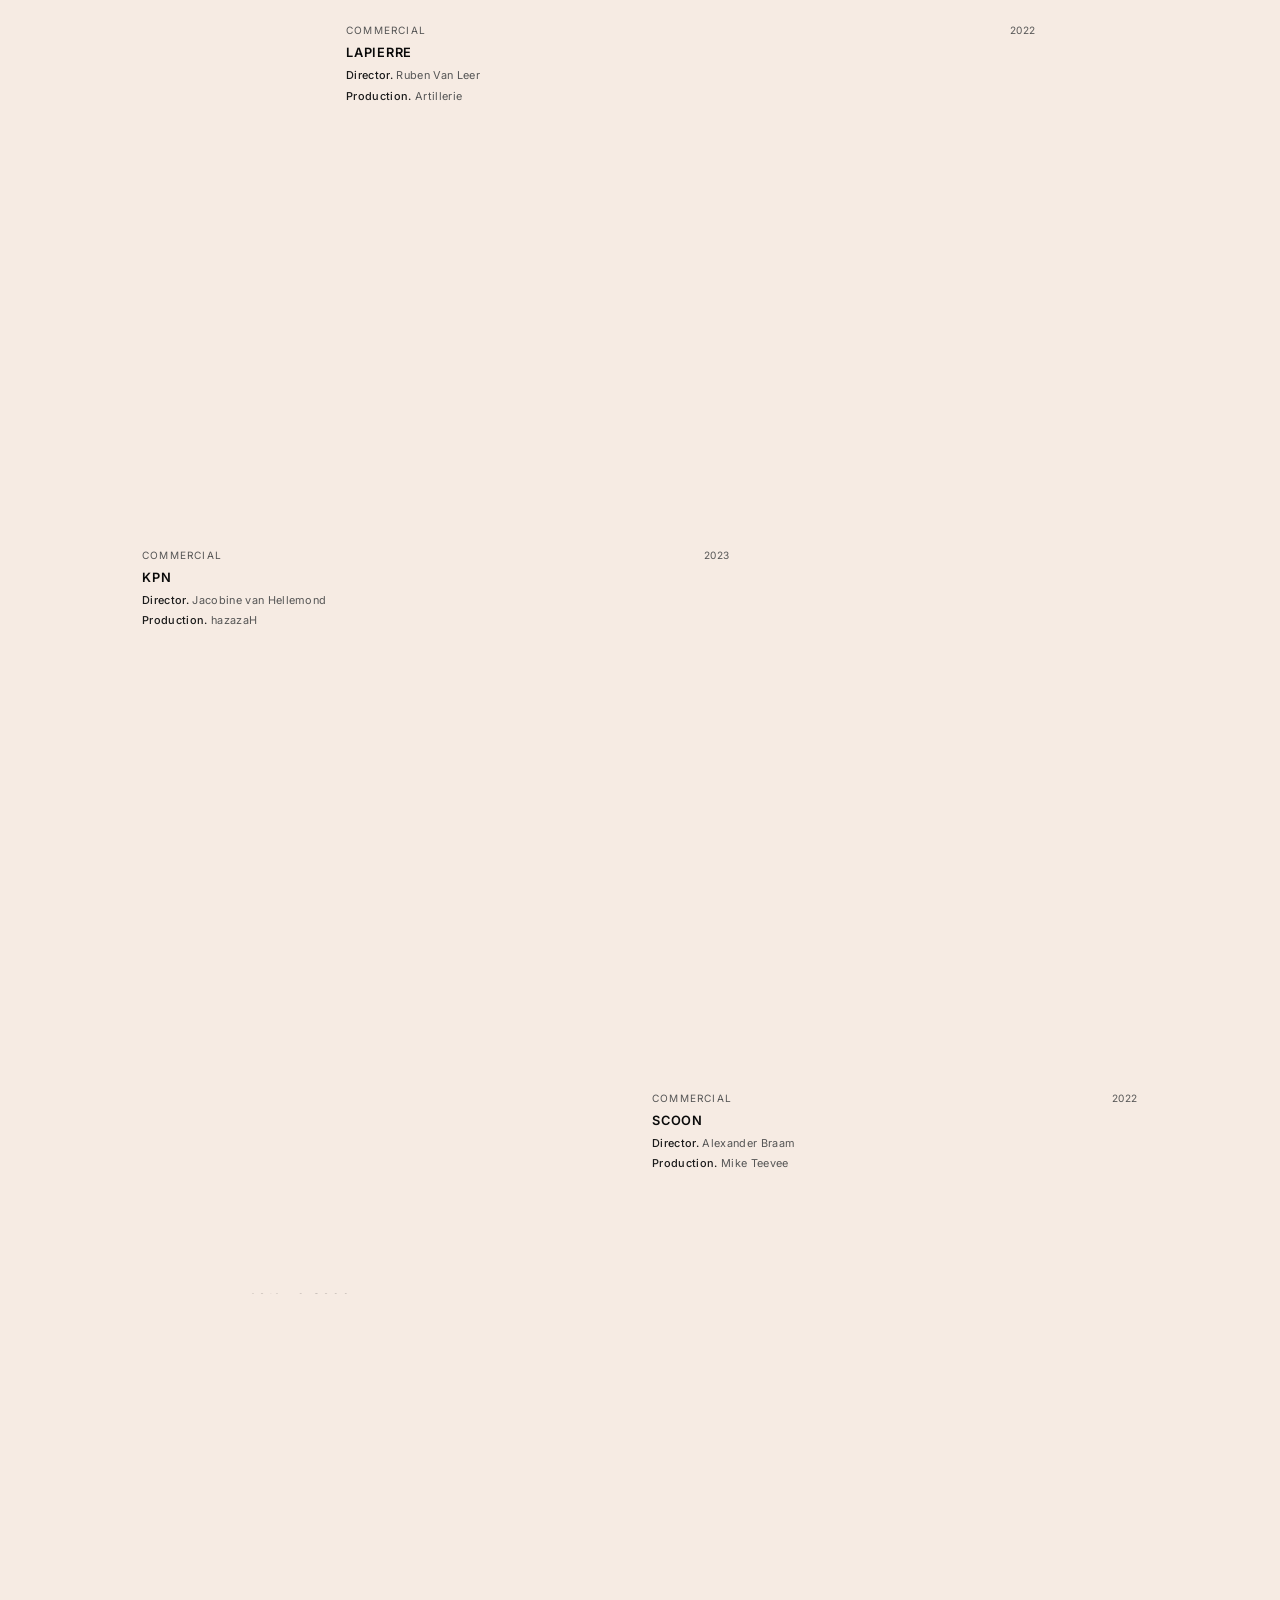
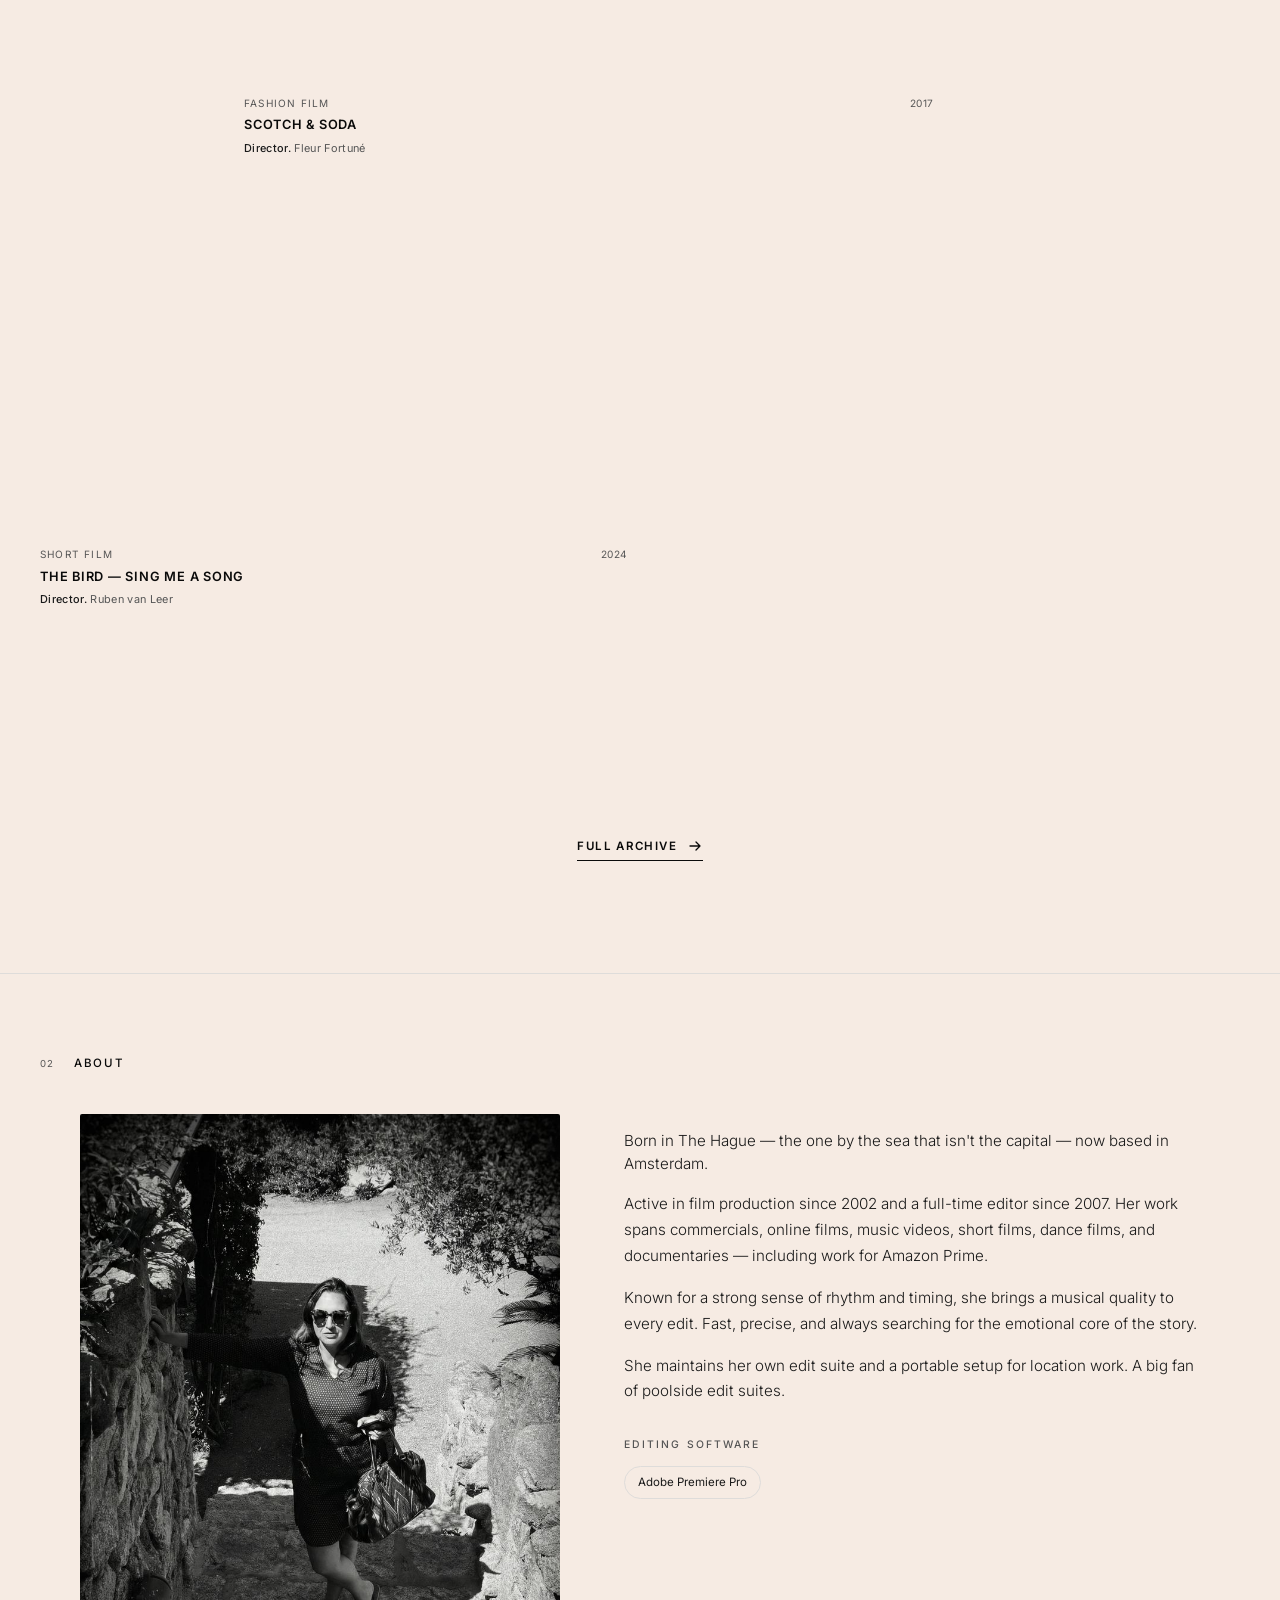
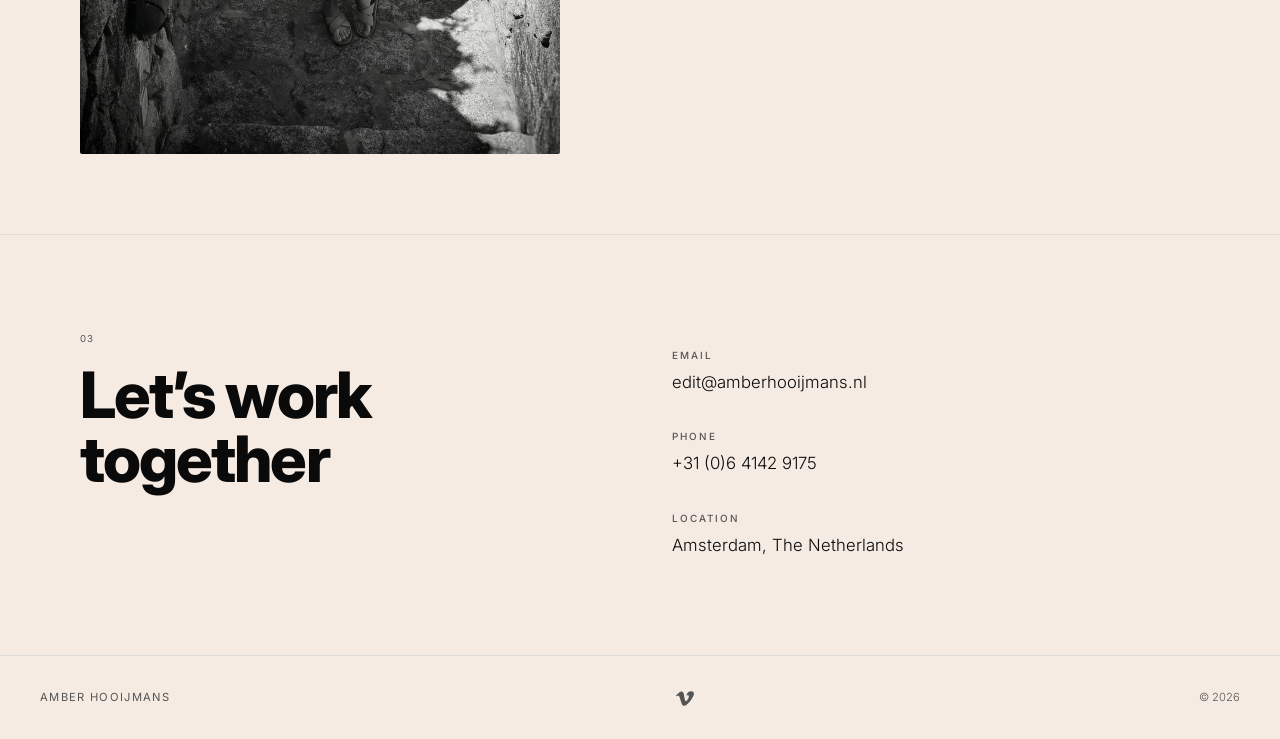
==== commit 3862d086: "Add favicon: white square with bold A Co-Authored-By: Claude Sonnet 4.6 <noreply@anthropic.com>" ====
--- a/index.html
+++ b/index.html
@@ -6,6 +6,7 @@
   <title>Amber Hooijmans — Video Editor Amsterdam</title>
   <meta name="description" content="Freelance video editor based in Amsterdam. Specialist in commercials, short films, music videos and documentaries. 20+ years of experience. Available for new projects — edit@amberhooijmans.nl">
   <link rel="canonical" href="https://amberhooijmans.nl/">
+  <link rel="icon" type="image/svg+xml" href="/favicon.svg">
   <link rel="alternate" type="text/plain" title="AI-readable summary" href="/llms.txt">
 
   <!-- Open Graph -->
--- a/css/style.css
+++ b/css/style.css
@@ -919,16 +919,15 @@
 }
 
 .modal-iframe-wrap {
-  position: relative;
-  padding-bottom: 56.25%;
-  height: 0;
+  width: 100%;
+  aspect-ratio: 16 / 9;
   background: #000;
 }
 
 .modal-iframe-wrap iframe {
-  position: absolute;
-  top: 0; left: 0;
-  width: 100%; height: 100%;
+  width: 100%;
+  height: 100%;
+  display: block;
   border: none;
 }
 
@@ -1003,10 +1002,21 @@
 
 /* Mobile: stack video above credits */
 @media (max-width: 768px) {
+  .video-modal {
+    align-items: flex-start;
+    overflow-y: auto;
+    padding: 3rem 1rem 2rem;
+  }
   .modal-inner {
     flex-direction: column;
-    overflow-y: auto;
+    width: 100%;
+    max-width: 100%;
+    max-height: none;
     gap: 1.5rem;
+  }
+  .modal-video-col {
+    width: 100%;
+    flex: none;
   }
   .modal-credits-col {
     flex: none;
